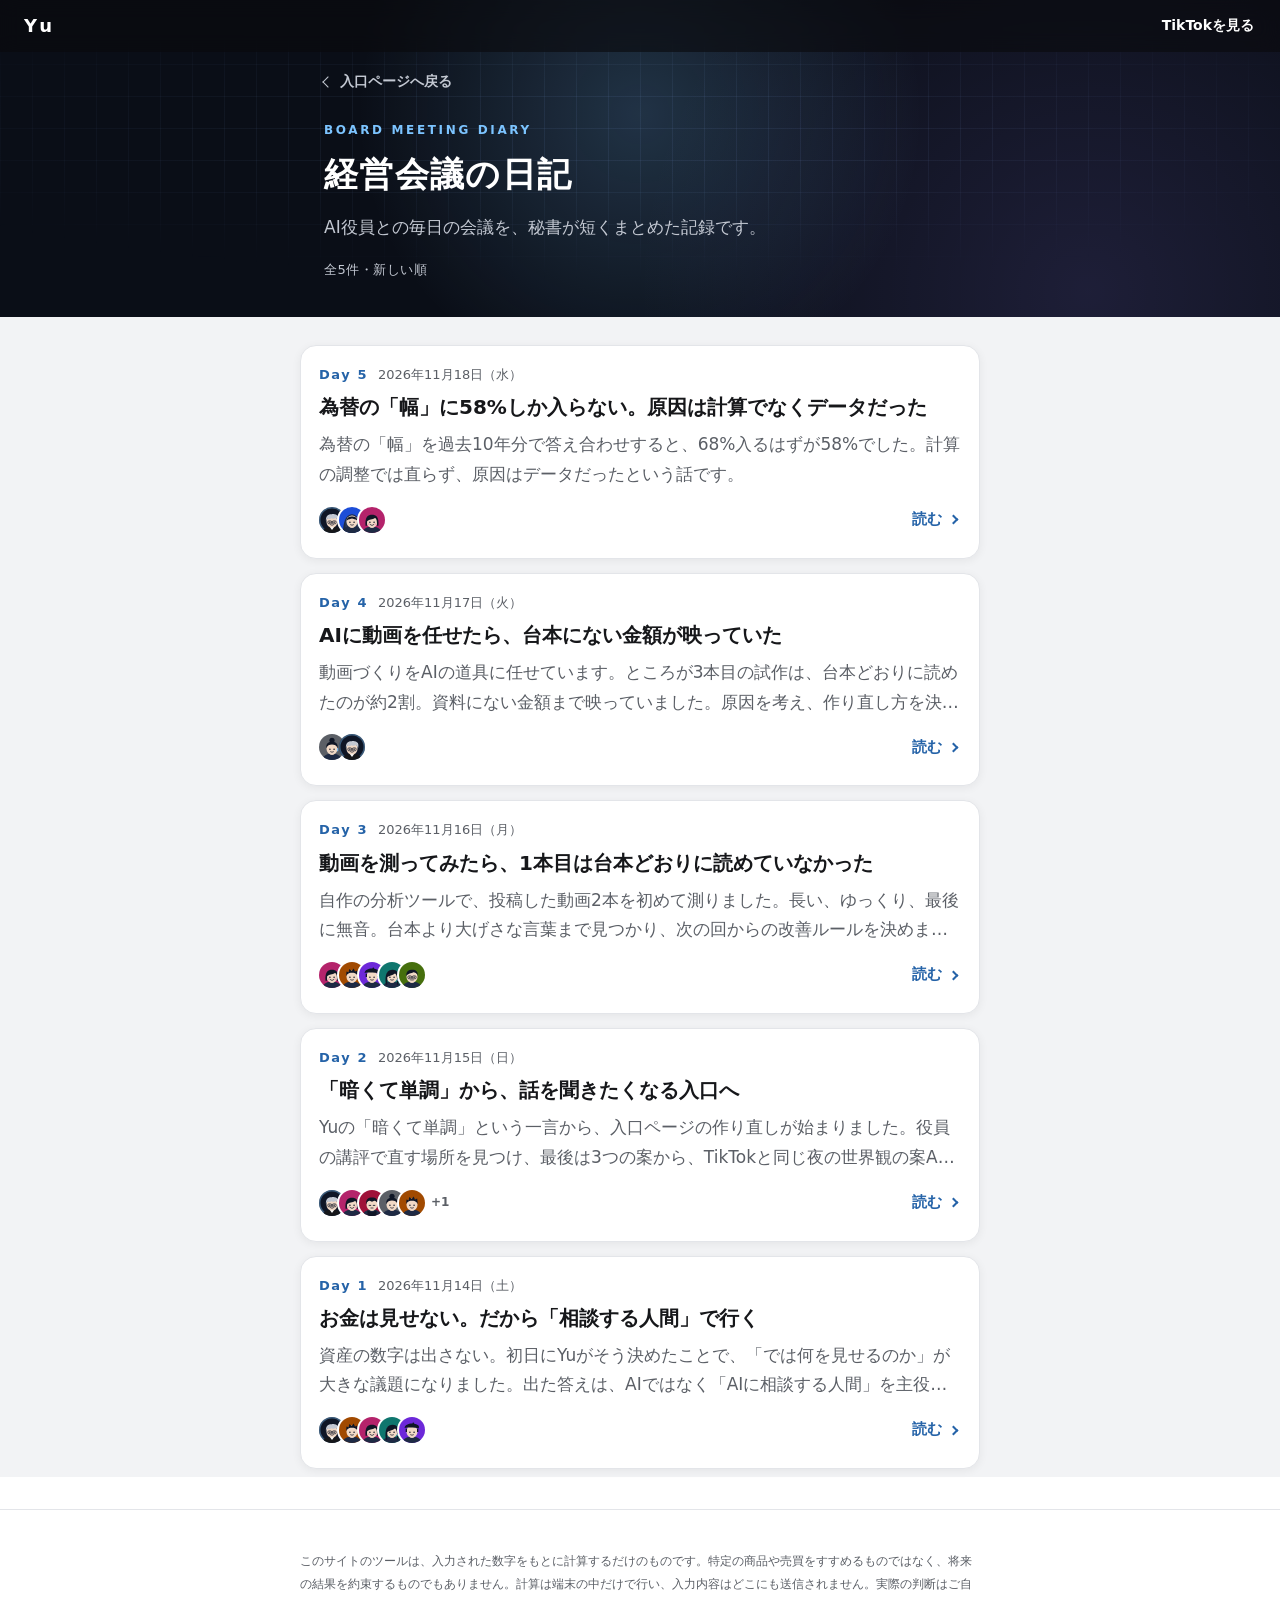
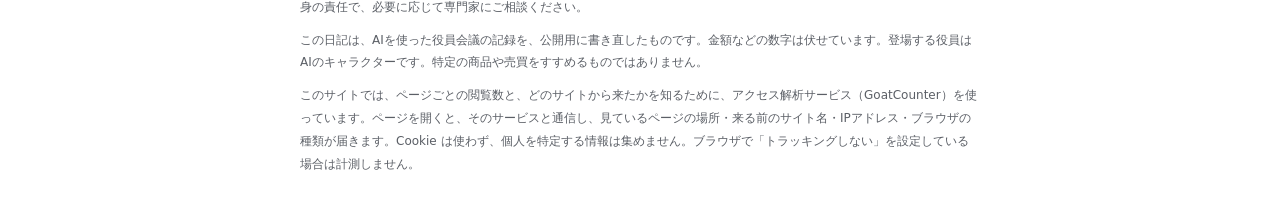
==== diary/index.html @ 112fcdf0 "日記の3版目：太字・ハイライト・図2枚・今日の学び Co-Authored-By: Claude Opus 5.5 <noreply@anthropic.com>" ====
<!doctype html>
<html lang="ja">
<head>
<meta charset="utf-8">
<!--
  diary/index.html：経営会議の日記の一覧ページ（/diary/）の骨組みだけを書くファイル。
  日記のカードは js/diary_list_view.js が、diary/entries/ のデータから作って並べる（流れは js/diary_list_main.js）。
  データを読み込むので、公開サイト（https）か手元のサーバー（README の手順）で開く。ファイルを直接開くと「読み込めませんでした」になる。
  外部と通信するのは、アクセス解析（GoatCounter）への 1×1 の画像の読み込みだけ（js/analytics_*.js。公開サイトで開いたときだけ。ページには置かない）。
-->
<!-- CSP（このページが読み込んでよい場所の制限）。外部は画像だけ・決まったホストだけ（アクセス解析の送り先だけ）。
     計測の送り先（js/site_config.js の ANALYTICS_HOST）を変えたら、img-src の https://（そのホスト名）も同じに直す。tests/external_hosts.test.js が一致を確かめる -->
<meta http-equiv="Content-Security-Policy" content="default-src 'self'; script-src 'self'; style-src 'self'; img-src 'self' https://yuceo.goatcounter.com; connect-src 'self'; font-src 'none'; frame-src 'none'; object-src 'none'; base-uri 'self'; form-action 'none'">
<!-- ページの情報を送る範囲：ほかのサイトへ移るときに送るのはサイト名だけ（?date= などを送らない） -->
<meta name="referrer" content="strict-origin-when-cross-origin">
<!-- 共有カードと検索用の説明（requirements_seo.md）。画面には出ない。画像・URL は https://yu-ceo.github.io/ で始まる絶対URL。 -->
<meta name="description" content="AI役員会議で毎日いちばん盛り上がった話題を、1本の話にした日記です。何が問題で、AI役員がどう意見を言い、Yuが何を決めたか。金額などの数字は伏せています。">
<meta property="og:title" content="経営会議の日記｜Yu">
<meta property="og:description" content="AI役員会議で毎日いちばん盛り上がった話題を、1本の話にした日記です。何が問題で、AI役員がどう意見を言い、Yuが何を決めたか。金額などの数字は伏せています。">
<meta property="og:type" content="website">
<meta property="og:site_name" content="Yu｜AI仮想会社の社長">
<meta property="og:locale" content="ja_JP">
<meta property="og:image" content="https://yu-ceo.github.io/assets/og/og_default.png">
<meta property="og:image:width" content="1200">
<meta property="og:image:height" content="630">
<meta property="og:image:alt" content="夜の部屋でパソコンに向かうYu（AIで作ったアバター）と、『Yu｜AI仮想会社の社長』『AI役員会議で人生を変えにいく、会社員エンジニアの実録』の文字">
<meta name="twitter:card" content="summary_large_image">
<meta property="og:url" content="https://yu-ceo.github.io/diary/">
<link rel="canonical" href="https://yu-ceo.github.io/diary/">
<meta name="viewport" content="width=device-width, initial-scale=1, viewport-fit=cover">
<title>経営会議の日記｜Yu</title>
<!-- 変数（variables.css）を先に読み込む。ほかのCSSがその値を使うため -->
<link rel="stylesheet" href="../css/variables.css">
<link rel="stylesheet" href="../css/style.css">
<link rel="stylesheet" href="../css/hero.css">
<link rel="stylesheet" href="../css/diary.css">
<link rel="stylesheet" href="../css/diary_entry.css">
</head>
<body>

<!-- 上部の固定バー（入口ページと同じ）。「Yu」で入口ページへ、TikTok の URL は js/site_config.js から入る -->
<nav class="bar" aria-label="サイトのメニュー">
  <a class="bar-logo" href="../">Yu</a>
  <a class="bar-link" id="bar-tiktok" target="_blank" rel="noopener" hidden>TikTokを見る</a>
</nav>

<!-- 紺の帯：入口ページへ戻る・見出し・説明・件数 -->
<header class="night d-head">
  <div class="back-row"><a class="back-link" href="../">入口ページへ戻る</a></div>
  <div class="d-head-inner">
    <p class="d-eyebrow">BOARD MEETING DIARY</p>
    <h1 class="d-h1">経営会議の日記</h1>
    <p class="d-lead">AI役員との毎日の会議を、秘書が短くまとめた記録です。</p>
    <p class="d-count" id="diary-count" hidden></p>
  </div>
</header>

<!-- 日記のカードの場所。js/diary_list_view.js が中身を入れる -->
<main class="d-listwrap" id="diary-list"></main>

<!-- 注意書き（ツールの注意書き＋日記の注意書き＋アクセス解析の説明）。文言を変えるときは、ここと diary/entry.html の両方を直す -->
<footer class="note d-page-note">
  <p>このサイトのツールは、入力された数字をもとに計算するだけのものです。特定の商品や売買をすすめるものではなく、将来の結果を約束するものでもありません。計算は端末の中だけで行い、入力内容はどこにも送信されません。実際の判断はご自身の責任で、必要に応じて専門家にご相談ください。</p>
  <p>この日記は、AIを使った役員会議の記録を、公開用に書き直したものです。金額などの数字は伏せています。登場する役員はAIのキャラクターです。特定の商品や売買をすすめるものではありません。</p>
  <p>このサイトでは、ページごとの閲覧数と、どのサイトから来たかを知るために、アクセス解析サービス（GoatCounter）を使っています。ページを開くと、そのサービスと通信し、見ているページの場所・来る前のサイト名・IPアドレス・ブラウザの種類が届きます。Cookie は使わず、個人を特定する情報は集めません。ブラウザで「トラッキングしない」を設定している場合は計測しません。</p>
</footer>

<!-- 読み込む順番に意味がある：設定 → 部品 → 表示 → 最後に流れ（diary_list_main.js）。
     defer（HTMLを読み終えてから、書いた順に動かす）。公開するときは tools/build_bundle.js が1つのファイルにまとめる（計測の3つは別の1つ） -->
<script src="../js/site_config.js" defer></script>
<script src="../js/link_button.js" defer></script>
<script src="../js/diary_day.js" defer></script>
<script src="../js/diary_safety.js" defer></script>
<script src="../js/diary_speakers.js" defer></script>
<script src="../js/diary_validate.js" defer></script>
<script src="../js/diary_validate_story.js" defer></script>
<script src="../js/diary_markup.js" defer></script>
<script src="../js/diary_format3_counts.js" defer></script>
<script src="../js/diary_validate_format3.js" defer></script>
<script src="../js/diary_format.js" defer></script>
<script src="../js/diary_pick.js" defer></script>
<script src="../js/diary_load.js" defer></script>
<script src="../js/diary_parts.js" defer></script>
<script src="../js/diary_list_view.js" defer></script>
<script src="../js/diary_list_main.js" defer></script>
<!-- アクセス解析は最後に読み込む（失敗しても、ほかの表示に影響させないため） -->
<script src="../js/analytics_path.js" defer></script>
<script src="../js/analytics_beacon.js" defer></script>
<script src="../js/analytics_main.js" defer></script>
</body>
</html>
---- css/variables.css ----
/*
 * variables.css：入口ページのデザインの変数（色・文字の大きさ・余白・ボタン・肖像・スクリーンショットの値）
 * index.html から最初に読み込まれ、style.css・hero.css が var(...) で使う。値はデザインの確定版に合わせている。
 * 色・大きさを変えるときは、このファイルだけを直す（ほかのCSSには色や文字の大きさを直接書かない）。
 */

/* ===== ① デザインの変数（色・大きさを変えるときはここだけ直す） ===== */
:root{
  /* 色：明るいパネル */
  --color-white:#ffffff;          /* パネルの背景（白） */
  --color-gray:#f2f3f5;           /* パネルの背景（薄いグレー）。白と交互に使う */
  --color-text:#16171a;           /* 明るいパネルの文字（ほぼ黒） */
  --color-text-sub:#5b5f66;       /* 説明文・注意書き（白・グレーの上でもコントラスト4.5:1以上） */
  --color-line:#d9dbe0;           /* 白ボタン・状態ラベルの枠 */
  /* 色：固定バー */
  --bar-bg:rgba(10,11,14,.62);    /* 半透明の黒。後ろのパネルが少し透ける */
  --bar-text:#ffffff;
  /* 色：ヒーロー（夜の紺の面） */
  --hero-bg-dark:#0a0e17;         /* 背景（夜の紺に近い黒） */
  --hero-text:#ffffff;            /* 文字 */
  --hero-text-sub:#c3c8d2;        /* 説明文（背景に対して約11:1） */
  --hero-accent:#7cc4ff;          /* 差し色（小見出し・細い線・再生の三角）。背景に対して約10:1 */
  --hero-grid:rgba(150,185,255,.08);    /* 背景のグリッド線 */
  --hero-glow:rgba(124,196,255,.20);    /* ほのかな光（青） */
  --hero-glow-2:rgba(150,130,255,.14);  /* ほのかな光（紫） */
  --color-hero-fallback:#1a2234;  /* 肖像の画像が読めないときの、枠の中の色（明るい側） */
  --color-hero-fallback-2:#0d1220;/* 同じく、枠の中の色（暗い側）。2色でななめのグラデーションにする */
  --hero-frame-border:rgba(124,196,255,.38);  /* 肖像の枠の細い線 */
  --hero-frame-halo:rgba(124,196,255,.05);    /* 肖像の枠の外側のうっすらした光 */
  --hero-frame-shadow:rgba(0,0,0,.55);        /* 肖像の下の影 */
  --hero-pill-border:rgba(255,255,255,.38);   /* 丸い「TikTokを見る」の枠 */
  --hero-pill-bg:rgba(255,255,255,.04);       /* 丸い「TikTokを見る」の背景（ほぼ透明） */
  --hero-pill-bg-hover:rgba(255,255,255,.12); /* 同じく、マウスを乗せたとき */
  /* 色：ボタン */
  --color-btn-main:#16171a;       /* 主ボタン（黒塗り） */
  --color-btn-main-text:#ffffff;
  --color-btn-sub:#ffffff;        /* 2つ目のボタン（白） */
  --color-btn-sub-text:#16171a;
  --hero-btn-main:#ffffff;        /* ヒーローの主ボタン（暗い背景の上なので白塗り） */
  --hero-btn-main-text:#16171a;
  --hero-btn-sub-bg:rgba(255,255,255,.04);     /* ヒーローの副ボタンの背景（ほぼ透明） */
  --hero-btn-sub-text:#ffffff;
  --hero-btn-sub-border:rgba(255,255,255,.7);  /* ヒーローの副ボタンの白い枠 */
  --color-line-green:#00843d;     /* LINEパネルの緑（濃いめ）。白文字で約4.8:1。LINEパネルの中だけで使う */
  --color-line-green-text:#ffffff;
  --color-published:#127a3e;      /* 状態「公開中」の点と文字 */
  --color-focus:#3b82f6;          /* キーボード操作のときの枠の色 */
  /* 影 */
  --shot-shadow:0 6px 20px rgba(16,18,24,.12), 0 1px 3px rgba(16,18,24,.08); /* スクリーンショットの薄い影 */
  /* 文字の大きさ（スマホ基準。PC幅では clamp（最小・画面幅に比例・最大の3つで決める書き方）で大きくなる） */
  --fs-bar-logo:18px;             /* 固定バーの「Yu」 */
  --fs-bar-link:14px;             /* 固定バーの「TikTokを見る」 */
  --fs-hero-eyebrow:12px;         /* ヒーローの小見出し「@yu_from_l2w」 */
  --fs-hero-title:clamp(27px, 7.4vw, 52px);
  --fs-hero-profile:clamp(14px, 3.9vw, 17px);
  --fs-pill:14px;                 /* 丸い「TikTokを見る」 */
  --fs-button:16px;               /* 横長のボタン */
  --fs-line-mark:15px;            /* LINEの目印の中の文字 */
  --hero-title-weight:300;        /* 表示名は細め。端末に細字がなければ標準の太さになる */
  --hero-title-track:.08em;       /* 表示名の字間 */
  --fs-eyebrow-track:.22em;       /* 英字の小見出しの字間 */
  --fs-panel-title:clamp(30px, 8vw, 56px);
  --fs-body:clamp(15px, 4.1vw, 19px);
  --fs-label:13px;                /* 小見出し・状態 */
  --fs-note:12px;                 /* 注意書き */
  /* 余白 */
  --bar-height:52px;              /* 固定バーの高さ */
  --gutter:24px;                  /* 左右の余白（スマホ） */
  --panel-pad-top:48px;           /* 固定バーの下からパネルの中身までの余白（デザインの値） */
  --panel-pad-bottom:40px;        /* パネルの下端からボタンまで */
  --hero-pad-top:28px;            /* ヒーローは中身が多いので、上の余白をパネルより小さくする */
  --hero-pad-bottom:32px;
  --content-max:680px;            /* PC幅で文章が横に伸びすぎないための上限 */
  --hero-grid-size:32px;          /* 背景のグリッドの間隔（デザインの値） */
  /* ボタン */
  --btn-height:52px;              /* 指で押しやすいよう44px以上 */
  --btn-radius:12px;
  --btn-max:300px;                /* PC幅で横に2つ並べるときの1つの幅 */
  --pill-height:44px;             /* ヒーロー中央の丸い「TikTokを見る」。指で押せる最小の44px */
  /* ヒーローの肖像（縦長3:4の角丸フレーム）。画面の高さに合わせて縮み、ヒーローを1画面に収める
     552px＝固定バー・上下の余白・小見出し・表示名・プロフィール文・「TikTokを見る」・下のボタン2つの高さの合計の目安。
     画面の高さからこれを引いた残りを肖像に使う。
     116px＝顔がYuだと判別できる最小の高さ／240px＝名刺サイズの上限（これより大きいと写真が主役になってしまう） */
  --portrait-h:clamp(116px, calc(100svh - 552px), 240px);
  --portrait-h-fallback:clamp(116px, calc(100vh - 552px), 240px); /* svh が使えないブラウザ用 */
  --portrait-radius:18px;
  --portrait-corner:14px;         /* 肖像の左上・右下の角の飾り線の長さ */
  /* ツールのスクリーンショット。高さの上限は「画面の高さ − 見出し・説明・状態・ボタンの分（約470px）」で、パネルを1画面に収める
     160px＝何のツールか見てわかる最小の高さ／420px＝PC幅で大きくなりすぎない上限 */
  --shot-radius:14px;
  --shot-max-h:clamp(160px, calc(100svh - 470px), 420px);
  --shot-max-h-fallback:clamp(160px, calc(100vh - 470px), 420px); /* svh が使えないブラウザ用 */

  /* ===== 日記（一覧・1件のページ・入口の「最新の日記」パネル） ===== */
  /* 色 */
  --diary-accent:#2563a8;         /* 明るい面の差し色（Day N・読む・節の番号・Yuの名前）。白で約6:1 */
  --diary-card-bg:#ffffff;        /* カードの背景 */
  --diary-card-border:#e3e5e9;    /* カードの細い枠 */
  --diary-card-shadow:0 2px 10px rgba(16,18,24,.06); /* カードの薄い影 */
  --diary-yu-bg:#0f1626;          /* Yu（人間）の吹き出し・顔の背景＝ヒーローと同じ夜の紺 */
  --diary-yu-text:#ffffff;
  --diary-glass:rgba(255,255,255,.06);        /* 紺の帯の中の箱（今日の一言・今日の決定） */
  --diary-glass-border:rgba(124,196,255,.30); /* 同じく、細い枠 */
  --av-ring:#ffffff;              /* 小さな顔を重ねるときの白いふち */
  /* 話者の色（名前の文字・顔の丸の背景）。白・グレーの上でどれもコントラスト4.5:1以上 */
  --sp-secretary:#5b5f66;         /* 秘書 */
  --sp-aoi:#b4236b;               /* アオイ */
  --sp-cmo:#a14a00;               /* CMO（失敗・学びの線にも使う） */
  --sp-producer:#6d28d9;          /* プロデューサー */
  --sp-brand:#0f766e;             /* ブランドディレクター */
  --sp-cfo:#466f0d;               /* CFO（LINEの緑と見分けるため黄みのオリーブ） */
  --sp-cto:#1d4ed8;               /* CTO */
  --sp-ciso:#9f1239;              /* CISO */
  --sp-yu:#7cc4ff;                /* Yu（紺の面の上で使うとき） */
  /* 文字の大きさ */
  --fs-diary-day:clamp(40px, 12vw, 72px);         /* 1件のページの「Day N」（細字） */
  --fs-diary-h1:clamp(22px, 6vw, 34px);           /* 一覧・1件の見出し */
  --fs-diary-card-title:clamp(17px, 4.6vw, 20px); /* カードの見出し・節の見出し */
  --fs-diary-body:clamp(15px, 4.1vw, 17px);       /* 本文・抜粋・吹き出し */
  --fs-diary-pick:clamp(16px, 4.5vw, 19px);       /* 今日の一言のセリフ */
  --fs-diary-notice-title:clamp(20px, 5.4vw, 26px);   /* 0件・読み込み失敗の見出し */
  --fs-diary-notfound-title:clamp(22px, 6vw, 32px);   /* 「見つかりませんでした」の見出し */
  --fs-diary-meta:13px;           /* Day N・日付・凡例・名前 */
  --fs-diary-link:14px;           /* 「戻る」リンク・1件のページの日付 */
  --fs-diary-read:15px;           /* 一覧のカードの「読む」 */
  --fs-diary-small:12px;          /* 小さな補足（今日の一言の名前・+N・節の番号） */
  --fs-diary-role:11px;           /* 名前の横の役の説明・つかみの小見出し */
  /* 余白・形 */
  --diary-section-gap:40px;       /* 1件のページの節と節のあいだ */
  --diary-card-radius:16px;       /* カード */
  --diary-line-radius:14px;       /* 吹き出し */
  --diary-line-indent:28px;       /* 吹き出しの反対側に空ける幅（Yuは右寄せ・AIは左寄せ） */
  --diary-card-max:520px;         /* 入口のパネルのカードの最大幅 */
  --diary-summary-lines:3;        /* 抜粋の最大の行数（入口のパネル）。はみ出す分は…で省略 */
  --diary-summary-lines-list:2;   /* 抜粋の最大の行数（一覧のカード） */
  --back-height:44px;             /* 「戻る」リンクの高さ（指で押せる最小） */
  /* 話者の顔アイコン */
  --av-size:40px;                 /* 吹き出しの横 */
  --av-size-lg:48px;              /* 今日の一言 */
  --av-size-sm:26px;              /* 一覧・パネル・今日の参加の小さな顔 */
  --av-overlap:6px;               /* 小さな顔を重ねる幅 */
  /* 〔v3〕新しい形（1トピックの話）の1件のページ・図（css/diary_entry.css で使う） */
  --fs-diary-story:clamp(15px, 4.2vw, 17px);    /* 01 何が問題だったか の段落 */
  --diary-story-leading:1.95;                   /* 段落の行間（読み物なので本文より少し広く） */
  --diary-para-gap:14px;                        /* 段落と段落のあいだ */
  --diary-story-rule:#d9dbe0;                   /* 段落の左の細い線（前提の説明の目印） */
  --diary-decision-bg:#0f1626;                  /* 03 Yuの決定の箱（Yuの吹き出しと同じ夜の紺） */
  --diary-decision-text:#ffffff;
  --diary-decision-label:#7cc4ff;               /* 箱の中の「DECISION」 */
  --fs-diary-decision:clamp(17px, 4.7vw, 20px); /* 決定の文（本文より一段大きく・太く） */
  --diary-decision-pad:18px;                    /* 決定の箱の内側 */
  --diary-flow-height:32px;                     /* 道しるべの札（押せない飾りなので44pxは不要） */
  --diary-flow-bg:#f2f3f5;
  --diary-flow-text:#5b5f66;
  --fs-diary-flow:12px;
  --diary-fig-max:420px;                        /* 図の最大幅（PC）。スマホは本文の幅いっぱい */
  --diary-fig-bg:#ffffff;                       /* 図の白いふち */
  --diary-fig-border:#e3e5e9;                   /* 図の細い枠 */
  --diary-fig-pad:10px;                         /* 図のふちの幅 */
  --diary-fig-radius:16px;                      /* 図の角の丸み */
  --fs-diary-caption:13px;                      /* 図の下の説明（caption） */
  --diary-result-mark:#2563a8;                  /* 04 結果と学びの印（旧形式の「失敗・学び」のオレンジと分ける） */
  /* 〔v4〕3版目：太字・ハイライト・今日の学び（css/diary_entry.css の .f3 と .d-take で使う） */
  --diary-strong-weight:700;                    /* 本文（400）の中の太字 */
  --diary-strong-on-dark:#7cc4ff;               /* もとが太い文（紺の箱の決定・帯の決定・今日の一言）の中の太字の色。紺の上で約9:1 */
  --diary-mark-bg:#ffdf6b;                      /* ハイライト（黄色のマーカー）。文字 #16171a との差 約13:1。白・グレー・紺のどこでも同じ */
  --diary-mark-text:#16171a;
  --diary-mark-pad:0 .18em;                     /* マーカーの左右のすき間 */
  --diary-mark-radius:3px;                      /* マーカーの角 */
  --diary-take-bg:#fff8db;                      /* 今日の学びの枠（薄い黄色） */
  --diary-take-border:#f1dc8f;
  --diary-take-label:#7a5a00;                   /* 「今日の学び」の小見出しの文字（薄い黄色の上で約6:1） */
  --diary-take-bar:#ffdf6b;                     /* 枠の左の太い線 */
  --fs-diary-take:clamp(17px, 4.7vw, 20px);     /* 今日の学びの1文（決定と同じ大きさ。太さは普通にして太字を見分けられるように） */
  --fs-diary-take-label:12px;                   /* 「今日の学び」の小見出し */
  --diary-take-pad:18px 18px 18px 22px;         /* 枠の内側 */

  /* ===== 道具箱（css/toolbox.css で使う） ===== */
  --tb-card-bg:#ffffff;           /* 道具カードの背景 */
  --tb-card-border:#e3e5e9;       /* 道具カードの細い枠・注意書きの区切り線（日記のカードと同じ） */
  --tb-card-shadow:0 2px 10px rgba(16,18,24,.05); /* カードの薄い影 */
  --tb-genre-mark:#2563a8;        /* ジャンル見出しの左の短い線（日記の差し色と同じ青） */
  --tb-pr-bg:#fff4e0;             /* 「PR」の印・PR表示の背景（うすい琥珀色。LINEの緑と取り合わないよう緑は使わない） */
  --tb-pr-border:#e8c88f;         /* 同じく、枠 */
  --tb-pr-text:#7a4300;           /* 「PR」の文字。背景 #fff4e0 に対して約7.6:1（読みやすさの基準4.5:1以上） */
  --tb-btn-bg:#ffffff;            /* カードのボタン（白地＋枠。LINEのメインボタンより控えめにするため） */
  --tb-btn-text:#16171a;
  --tb-btn-border:#c9ccd3;        /* ボタンの枠（白の上で輪郭が分かる濃さ） */
  --fs-tb-title:clamp(26px, 7vw, 44px); /* 道具箱の見出し（文字数が多いので、ほかの見出しより一段小さく） */
  --fs-tb-genre:13px;             /* ジャンルの見出し */
  --fs-tb-name:clamp(16px, 4.4vw, 18px); /* 道具の名前 */
  --fs-tb-note-text:clamp(14px, 3.9vw, 16px); /* Yuの一言 */
  --fs-tb-pr-notice:clamp(15px, 4.1vw, 17px); /* PR表示（本文とほぼ同じ大きさ。広告の表示を小さくしないため） */
  --fs-tb-pr-badge:12px;          /* カードの「PR」の印 */
  --fs-tb-btn:14px;               /* カードのボタン */
  --fs-tb-disclaimer:13px;        /* 道具箱の注意書き（ページ最下部の12pxより少し大きく） */
  --tb-max:680px;                 /* 道具箱の中身の最大幅（ほかのパネルと同じ） */
  --tb-card-radius:14px;          /* カードの角丸 */
  --tb-card-pad:16px;             /* カードの内側の余白 */
  --tb-card-gap:12px;             /* カードとカードのあいだ */
  --tb-genre-gap:28px;            /* ジャンルとジャンルのあいだ */
  --tb-btn-height:44px;           /* カードのボタンの高さ（指で押せる最小の大きさ） */
  --tb-btn-radius:10px;           /* ボタンの角丸 */
}
---- css/style.css ----
/*
 * style.css：入口ページの共通の見た目（基本・固定バー・全画面パネル・ボタン・ツール・LINE・注意書き・動き）
 * index.html から読み込まれる。色・大きさの値は variables.css、ヒーローだけの見た目は hero.css。
 * 構成：②固定バー ③パネル共通 ⑤ボタン ⑥ツール ⑦LINE ⑧注意書き ⑨動き（①は variables.css、④は hero.css）
 * スマホ幅（360px）を基準にし、640px以上ではボタンを横に並べる。外部のフォント・画像は読み込まない。
 */

/* ===== 基本 ===== */
*,*::before,*::after{box-sizing:border-box}
html{-webkit-text-size-adjust:100%}
body{
  margin:0;
  background:var(--color-white);
  color:var(--color-text);
  font-family:system-ui,-apple-system,"Hiragino Sans","Hiragino Kaku Gothic ProN","Yu Gothic UI","Meiryo",sans-serif;
  line-height:1.7;
  overflow-x:hidden; /* スマホ幅で横スクロールを出さないため */
}
a{color:inherit}
[hidden]{display:none !important} /* 隠したボタン・パネルの場所が空いて見えないようにする */
/* 動きを減らす設定の人には、ページ内移動のなめらかなスクロールも出さない */
@media (prefers-reduced-motion:no-preference){ html{scroll-behavior:smooth} }

/* ===== ② 上部の固定バー（どのパネルの上でも同じ見た目） ===== */
.bar{
  position:fixed;
  inset:0 0 auto 0;
  z-index:20;
  height:var(--bar-height);
  padding:0 var(--gutter);
  padding-top:env(safe-area-inset-top); /* iPhoneの画面上部の切り欠きに文字が隠れないようにする */
  display:flex;
  align-items:center;
  justify-content:space-between;
  background:var(--bar-bg);
  color:var(--bar-text);
  -webkit-backdrop-filter:blur(10px);
  backdrop-filter:blur(10px);       /* 後ろのパネルをぼかして、文字を読みやすくする */
}
.bar-logo{
  font-weight:600;
  font-size:var(--fs-bar-logo);
  letter-spacing:.2em;
  text-decoration:none;
  min-height:44px;                  /* 指で押せる高さ */
  display:flex;
  align-items:center;
}
.bar-link{
  font-size:var(--fs-bar-link);
  font-weight:600;
  text-decoration:none;
  min-height:44px;                  /* 指で押せる高さ */
  display:flex;
  align-items:center;
  padding:0 2px;
}
.bar-link:hover{text-decoration:underline}

/* ===== ③ 全画面パネル（共通） ===== */
.panel{
  position:relative;
  min-height:100vh;
  min-height:100svh; /* svh（スマホのアドレスバーを除いた画面の高さ）が使えないブラウザは上の vh を使う */
  display:flex;
  flex-direction:column;
  align-items:center;
  text-align:center;
  padding:calc(var(--bar-height) + var(--panel-pad-top)) var(--gutter) var(--panel-pad-bottom);
}
.panel-body{
  flex:1;
  display:flex;
  flex-direction:column;
  justify-content:center;
  width:100%;
  max-width:var(--content-max);
}
.tone-white{background:var(--color-white)}
.tone-gray{background:var(--color-gray)}

/* ===== ⑤ ボタン（角丸の横長。パネルの下部に最大2つ） ===== */
.actions{
  width:100%;
  max-width:var(--content-max);
  display:flex;
  flex-direction:column;
  gap:12px;
  align-items:center;
}
.btn{
  display:flex;
  align-items:center;
  justify-content:center;
  width:100%;
  max-width:var(--btn-max);
  min-height:var(--btn-height);
  padding:0 24px;
  border-radius:var(--btn-radius);
  font-size:var(--fs-button);
  font-weight:700;
  text-decoration:none;
  letter-spacing:.03em;
  border:1.5px solid transparent;
  transition:opacity .15s;
}
.btn:hover{opacity:.86}
.btn:focus-visible,
.btn-pill:focus-visible,
.bar a:focus-visible{outline:3px solid var(--color-focus);outline-offset:3px}
.btn-main{background:var(--color-btn-main);color:var(--color-btn-main-text)}
.btn-sub{background:var(--color-btn-sub);color:var(--color-btn-sub-text);border-color:var(--color-line)}
/* ヒーロー用（暗い背景の上で読める配色。緑はLINEパネルだけなので使わない） */
.btn-hero-main{background:var(--hero-btn-main);color:var(--hero-btn-main-text)}
.btn-hero-sub{background:var(--hero-btn-sub-bg);color:var(--hero-btn-sub-text);border-color:var(--hero-btn-sub-border)}
/* LINEパネル用 */
.btn-line{background:var(--color-line-green);color:var(--color-line-green-text)}
/* 640px以上（タブレット・PC幅）では、ボタンを横に並べる */
@media (min-width:640px){ .actions{flex-direction:row;justify-content:center} }

/* ===== ⑥ ツールのパネル ===== */
.eyebrow{
  margin:0 0 16px;
  font-size:var(--fs-label);
  font-weight:600;
  letter-spacing:var(--fs-eyebrow-track);
  color:var(--color-text-sub);
}
/* 小見出しの下の細い線（ヒーローの細い線とそろえる） */
.eyebrow::after{
  content:"";
  display:block;
  width:24px;
  height:1px;
  margin:10px auto 0;
  background:currentColor;
  opacity:.55;
}
.panel-title{
  margin:0;
  font-size:var(--fs-panel-title);
  line-height:1.35;
  font-weight:600;
  letter-spacing:.04em;
}
.panel-title span{display:inline-block}
.panel-desc{margin:18px auto 0;max-width:30em;font-size:var(--fs-body);color:var(--color-text-sub)}
.status{
  display:inline-flex;
  align-items:center;
  gap:8px;
  margin:22px auto 0;
  padding:6px 14px;
  border-radius:999px;
  font-size:var(--fs-label);
  font-weight:700;
  border:1px solid var(--color-line);
  background:var(--color-white);
}
/* 状態の前の丸い点（文字と同じ色） */
.status::before{content:"";width:8px;height:8px;border-radius:50%;background:currentColor}
.status-published{color:var(--color-published)}
.status-preparing{color:var(--color-text-sub)}
.tone-white .status{background:var(--color-gray);border-color:transparent}
/* スクリーンショット（データに画像があるときだけ出る）。パネルが1画面に収まるよう高さに上限をつける */
.tool-shot{
  display:block;
  margin:22px auto 0;
  width:auto;
  max-width:100%;
  height:auto;
  max-height:var(--shot-max-h-fallback);
  max-height:var(--shot-max-h);
  aspect-ratio:500/710;             /* 500/710＝今のスクリーンショットの縦横の比 */
  object-fit:contain;
  border-radius:var(--shot-radius);
  box-shadow:var(--shot-shadow);
  background:var(--color-white);
}
.tool-panel .panel-desc{margin-top:14px}
.tool-panel .status{margin-top:16px}

/* ===== ⑦ LINEのパネル ===== */
.nowrap-unit{display:inline-block} /* 文の途中で改行させず、文の切れ目で折り返す */
/* 「LINE」の目印。公式ロゴは使わず、文字と緑の角丸だけで作る */
.line-mark{
  width:56px;
  height:56px;
  margin:0 auto 22px;
  border-radius:16px;
  background:var(--color-line-green);
  display:flex;
  align-items:center;
  justify-content:center;
  color:var(--color-line-green-text);
  font-weight:800;
  font-size:var(--fs-line-mark);
  letter-spacing:.04em;
}

/* ===== ⑧ 注意書き ===== */
.note{padding:40px var(--gutter) calc(48px + env(safe-area-inset-bottom));text-align:left}
.note p{
  margin:0 auto;
  max-width:var(--content-max);
  font-size:var(--fs-note);
  line-height:1.9;
  color:var(--color-text-sub);
}

/* ===== ⑨ スクロールで少し浮かび上がる動き（js/reveal_motion.js が html に anim をつけたときだけ） ===== */
/* 動きを減らす設定（prefers-reduced-motion: reduce）の人には出さない */
@media (prefers-reduced-motion:no-preference){
  .anim .reveal{opacity:0;transform:translateY(16px);transition:opacity .6s ease,transform .6s ease}
  .anim .reveal.is-in{opacity:1;transform:none}
}
---- css/hero.css ----
/*
 * hero.css：最初の全画面パネル（ヒーロー）の見た目
 * 夜の紺の背景（グリッド線とほのかな光をCSSだけで描く）・表示名・縦長の角丸フレームの肖像・丸い「TikTokを見る」。
 * index.html と日記のページから読み込まれる。色・大きさの値は variables.css。ボタンの共通の形は style.css の「⑤ ボタン」。
 * 夜の紺の背景（グリッド線・光）は、日記の見出しの帯（.night）でも同じものを使う。
 */

/* ===== ④ ヒーロー（夜の紺の面＋縦長の角丸フレームの肖像） ===== */
.hero{
  color:var(--hero-text);
  background:var(--hero-bg-dark);
  overflow:hidden;
  isolation:isolate;
  padding-top:calc(var(--bar-height) + var(--hero-pad-top));
  padding-bottom:var(--hero-pad-bottom);
}
/* 背景のグリッド線。CSSだけで描き、中央だけ見えて端は消えるようにする */
.hero::before,
.night::before{
  content:"";
  position:absolute;
  inset:0;
  z-index:1;
  pointer-events:none;
  background:
    linear-gradient(var(--hero-grid) 1px, transparent 1px) 0 0 / var(--hero-grid-size) var(--hero-grid-size),
    linear-gradient(90deg, var(--hero-grid) 1px, transparent 1px) 0 0 / var(--hero-grid-size) var(--hero-grid-size);
  -webkit-mask-image:radial-gradient(ellipse 85% 60% at 50% 42%, #000 20%, transparent 78%);
  mask-image:radial-gradient(ellipse 85% 60% at 50% 42%, #000 20%, transparent 78%); /* マスクの #000 は「見せる範囲」の印で、色ではない */
}
/* ほのかな光（青と紫のぼかし） */
.hero::after,
.night::after{
  content:"";
  position:absolute;
  inset:0;
  z-index:1;
  pointer-events:none;
  background:
    radial-gradient(circle at 50% 36%, var(--hero-glow), transparent 42%),
    radial-gradient(circle at 85% 92%, var(--hero-glow-2), transparent 40%);
}
.hero > *,
.night > *{position:relative;z-index:2}
/* 日記の見出しの帯：ヒーローと同じ夜の紺の面（グリッド線と光は上の ::before・::after） */
.night{
  position:relative;
  color:var(--hero-text);
  background:var(--hero-bg-dark);
  overflow:hidden;
  isolation:isolate;
}
.hero-eyebrow{
  margin:auto 0 10px;
  font-size:var(--fs-hero-eyebrow);
  font-weight:600;
  letter-spacing:var(--fs-eyebrow-track);
  color:var(--hero-accent);
}
.hero-title{
  margin:0;
  font-size:var(--fs-hero-title);
  line-height:1.35;
  font-weight:var(--hero-title-weight);
  letter-spacing:var(--hero-title-track);
}
.hero-title span{display:inline-block}            /* 「Yu｜」「AI仮想会社の社長」の切れ目で改行させる */
.hero-title span:first-child{font-weight:600}
.hero-profile{
  text-wrap:pretty;                 /* 最後の行が1文字だけにならないようにする */
  margin:18px auto 0;
  max-width:30em;
  font-size:var(--fs-hero-profile);
  line-height:1.85;
  color:var(--hero-text-sub);
}
.hero-spacer{min-height:24px}
.hero > .actions{margin-top:auto} /* 上の余白と同じだけ下にも余白をとり、中身を真ん中寄りに置く */

/* 肖像：外側の箱に角の細い線、内側の箱で画像を切り抜く */
.hero-portrait{
  margin:22px auto 0;
  position:relative;
  height:var(--portrait-h-fallback);
  height:var(--portrait-h);         /* 高さは画面の高さに合わせて伸び縮みする（①の説明） */
  aspect-ratio:3/4;                 /* 幅は高さから決まる（縦長の名刺サイズ） */
}
.hero-portrait-clip{
  position:absolute;
  inset:0;
  overflow:hidden;                  /* 枠からはみ出した部分の画像を隠す */
  border-radius:var(--portrait-radius);
  border:1px solid var(--hero-frame-border);
  background:linear-gradient(160deg, var(--color-hero-fallback), var(--color-hero-fallback-2)); /* 画像が読めないときに見える色 */
  box-shadow:0 0 0 6px var(--hero-frame-halo), 0 18px 48px var(--hero-frame-shadow);
}
/* 画像ファイルは加工せず、表示の大きさと位置だけで、顔と上半身がフレームに入るようにする */
.hero-portrait img{
  position:absolute;
  max-width:none;
  height:auto;
  width:180%;    /* 枠の幅の1.8倍に拡大する（元の画像は部屋全体が写っていて、そのままだと顔が小さいため） */
  left:-48.5%;   /* 左へずらして、顔を枠の左右の真ん中に置く */
  top:-46%;      /* 上へずらして、顔と上半身を枠の中に入れる */
}
.hero-portrait::before,
.hero-portrait::after{
  content:"";
  position:absolute;
  width:var(--portrait-corner);
  height:var(--portrait-corner);
  z-index:1;
  pointer-events:none;
}
.hero-portrait::before{
  left:-7px;
  top:-7px;
  border-left:1.5px solid var(--hero-accent);
  border-top:1.5px solid var(--hero-accent);
}
.hero-portrait::after{
  right:-7px;
  bottom:-7px;
  border-right:1.5px solid var(--hero-accent);
  border-bottom:1.5px solid var(--hero-accent);
}

/* ヒーロー中央の「TikTokを見る」：丸い小さめのボタン（下の2つのボタンより控えめ） */
.btn-pill{
  display:inline-flex;
  align-items:center;
  justify-content:center;
  gap:10px;
  align-self:center;
  min-height:var(--pill-height);
  margin-top:18px;
  padding:0 22px;
  border-radius:999px;              /* 両端を丸くする */
  font-size:var(--fs-pill);
  font-weight:600;
  letter-spacing:.06em;
  text-decoration:none;
  color:var(--hero-text);
  border:1px solid var(--hero-pill-border);
  background:var(--hero-pill-bg);
  transition:background .15s;
}
.btn-pill:hover{background:var(--hero-pill-bg-hover)}
/* 再生の三角（画像を使わず、CSSの枠線だけで描く） */
.btn-pill::before{
  content:"";
  width:0;
  height:0;
  border-style:solid;
  border-width:5px 0 5px 8px;
  border-color:transparent transparent transparent var(--hero-accent);
}

/* 丸いボタン2つ（「TikTokを見る」「会議の日記」）を横に並べる行。行は増やさない（ヒーローの高さを変えないため） */
.hero-pills{
  display:flex;
  flex-wrap:wrap;                   /* 幅が足りない端末では2行に折り返す */
  justify-content:center;
  gap:8px;
  margin-top:18px;
}
.hero-pills .btn-pill{margin-top:0;padding:0 18px}
/* 丸いボタンが2つとも隠れているときは、行ごと隠す（場所が空いて見えないようにする） */
.hero-pills:not(:has(.btn-pill:not([hidden]))){display:none}
/* 「会議の日記」の印：小さなノートの形（画像を使わず、CSSの線だけで描く。再生の三角の代わり） */
.pill-diary::before{
  border:0;
  width:9px;
  height:11px;
  border-radius:1.5px;
  background:
    linear-gradient(var(--hero-accent), var(--hero-accent)) 2px 3px / 5px 1px no-repeat,
    linear-gradient(var(--hero-accent), var(--hero-accent)) 2px 6px / 5px 1px no-repeat;
  box-shadow:inset 0 0 0 1.2px var(--hero-accent);
}
---- css/diary.css ----
/*
 * diary.css：経営会議の日記の共通の見た目（入口の「最新の日記」パネル・一覧ページ・話者の顔・紺の見出しの帯）
 * index.html と diary/ のページから読み込まれる。色・大きさの値は variables.css。
 * 1件のページだけで使う見た目（節・吹き出し・冒頭のつかみ）は diary_entry.css。
 * 夜の紺の背景（.night）は hero.css、ボタン・注意書きの形は style.css と共通。
 * クラス名の頭の「d-」は「diary（日記）」の印（ほかのページの見た目と名前がぶつからないようにするため）。
 */

/* ===== Day N と日付の小さな行（パネル・一覧で共通） ===== */
.d-meta{
  display:flex;
  flex-wrap:wrap;
  align-items:baseline;
  gap:4px 10px;
  margin:0;
  font-size:var(--fs-diary-meta);
  color:var(--color-text-sub);
}
.d-day{font-weight:700;letter-spacing:.12em;color:var(--diary-accent)}

/* 抜粋：決まった行数まで。はみ出した分は「…」で省略する（-webkit-line-clamp＝行数で切る指定） */
.d-summary{
  margin:8px 0 0;
  font-size:var(--fs-diary-body);
  line-height:1.75;
  color:var(--color-text-sub);
  display:-webkit-box;
  -webkit-box-orient:vertical;
  -webkit-line-clamp:var(--diary-summary-lines);
  line-clamp:var(--diary-summary-lines);
  overflow:hidden;
  overflow-wrap:anywhere;           /* 長い英数字でも横にはみ出さない */
}

/* ===== 話者の顔アイコン（丸。背景が話者の色。絵は assets/speakers.svg） ===== */
.avatar{
  position:relative;
  display:inline-block;
  flex:none;
  width:var(--av-size);
  height:var(--av-size);
  border-radius:50%;
  overflow:hidden;
  background:var(--sp, var(--sp-secretary));
}
.avatar svg{display:block;width:100%;height:100%}
/* Yu（人間）の顔の背景は夜の紺。細い枠でほかの役員と見分ける */
.avatar.sp-yu{background:var(--diary-yu-bg);box-shadow:inset 0 0 0 1.5px var(--hero-frame-border)}
.avatar-large{width:var(--av-size-lg);height:var(--av-size-lg)}
.avatar-small{width:var(--av-size-sm);height:var(--av-size-sm);box-shadow:0 0 0 2px var(--av-ring)}
/* 話者ごとの色（--sp に入れ、顔の背景・名前の文字で使う） */
.sp-secretary{--sp:var(--sp-secretary)}
.sp-aoi{--sp:var(--sp-aoi)}
.sp-cmo{--sp:var(--sp-cmo)}
.sp-producer{--sp:var(--sp-producer)}
.sp-brand{--sp:var(--sp-brand)}
.sp-cfo{--sp:var(--sp-cfo)}
.sp-cto{--sp:var(--sp-cto)}
.sp-ciso{--sp:var(--sp-ciso)}
.sp-yu{--sp:var(--sp-yu)}
/* 登場した話者の小さな顔を、少し重ねて並べる */
.faces{display:flex;align-items:center;padding-left:var(--av-overlap)}
.faces .avatar{margin-left:calc(var(--av-overlap) * -1)}
.faces .faces-more{margin-left:6px;font-size:var(--fs-diary-small);font-weight:700;color:var(--color-text-sub)}
.night .faces .avatar-small{box-shadow:0 0 0 2px var(--hero-bg-dark)}
.night .faces .faces-more{color:var(--hero-text-sub)}

/* ===== 入口ページの「最新の日記」パネル（ほかのパネルと同じ全画面の形） ===== */
.diary-panel .panel-body{align-items:center}
.diary-card{
  position:relative;
  width:100%;
  max-width:var(--diary-card-max);
  margin:26px auto 0;
  padding:20px 20px 22px;
  text-align:left;
  background:var(--diary-card-bg);
  border:1px solid var(--diary-card-border);
  border-radius:var(--diary-card-radius);
  box-shadow:var(--diary-card-shadow);
}
/* カードの上の短い線（日誌の目印。差し色） */
.diary-card::before{
  content:"";
  position:absolute;
  left:20px;
  top:-1px;
  width:32px;
  height:2px;
  background:var(--diary-accent);
  border-radius:2px;
}
.diary-card h3{
  margin:8px 0 0;
  font-size:var(--fs-diary-card-title);
  line-height:1.5;
  font-weight:700;
  overflow-wrap:anywhere;
}
.diary-card .faces{margin-top:14px}
.diary-panel .actions{margin-top:28px}

/* ===== 「戻る」リンク（一覧・1件の上部） ===== */
.back-row{max-width:var(--content-max);margin:0 auto;padding:calc(var(--bar-height) + 8px) var(--gutter) 0}
.back-link{
  display:inline-flex;
  align-items:center;
  gap:8px;
  min-height:var(--back-height);
  font-size:var(--fs-diary-link);
  font-weight:600;
  text-decoration:none;
  color:var(--hero-text-sub);
}
/* 左向きの矢印（CSSの線だけで描く） */
.back-link::before{
  content:"";
  width:8px;
  height:8px;
  border-left:1.5px solid currentColor;
  border-bottom:1.5px solid currentColor;
  transform:rotate(45deg);
}
.back-link:hover{text-decoration:underline}

/* ===== 一覧・1件の見出しの帯（夜の紺の中身） ===== */
.d-head{padding:0 0 36px}
.d-head-inner{max-width:var(--content-max);margin:0 auto;padding:16px var(--gutter) 0}
.d-eyebrow{
  margin:0 0 10px;
  font-size:var(--fs-hero-eyebrow);
  font-weight:600;
  letter-spacing:var(--fs-eyebrow-track);
  color:var(--hero-accent);
}
.d-h1{
  margin:0;
  font-size:var(--fs-diary-h1);
  line-height:1.45;
  font-weight:600;
  letter-spacing:.04em;
  overflow-wrap:anywhere;
}
.d-lead{
  margin:12px 0 0;
  font-size:var(--fs-diary-body);
  line-height:1.85;
  color:var(--hero-text-sub);
  overflow-wrap:anywhere;
}
.d-count{margin:16px 0 0;font-size:var(--fs-diary-meta);color:var(--hero-text-sub);letter-spacing:.04em}

/* ===== 一覧ページ ===== */
.d-listwrap{background:var(--color-gray);padding:28px var(--gutter) 8px}
.d-list{
  list-style:none;
  margin:0 auto;
  padding:0;
  max-width:var(--content-max);
  display:flex;
  flex-direction:column;
  gap:14px;
}
.d-month{
  margin:14px 0 -2px;
  font-size:var(--fs-label);
  font-weight:700;
  letter-spacing:.1em;
  color:var(--color-text-sub);
}
.d-month:first-child{margin-top:0}
/* カード全体が1つのリンク（どこを押しても開ける＝指で押しやすい） */
.d-item a{
  display:block;
  padding:18px 18px 16px;
  background:var(--diary-card-bg);
  border:1px solid var(--diary-card-border);
  border-radius:var(--diary-card-radius);
  box-shadow:var(--diary-card-shadow);
  text-decoration:none;
  color:inherit;
  transition:border-color .15s;
}
.d-item a:hover{border-color:var(--diary-accent)}
.d-item a:focus-visible{outline:3px solid var(--color-focus);outline-offset:3px}
.d-item h2{
  margin:6px 0 0;
  font-size:var(--fs-diary-card-title);
  line-height:1.5;
  font-weight:700;
  overflow-wrap:anywhere;
}
.d-item .d-summary{-webkit-line-clamp:var(--diary-summary-lines-list);line-clamp:var(--diary-summary-lines-list)}
/* カードの下の行：左に登場した話者の小さな顔、右に「読む」 */
.d-read{
  display:flex;
  align-items:center;
  justify-content:space-between;
  gap:8px;
  margin-top:8px;
}
.d-read .read-label{
  display:inline-flex;
  align-items:center;
  gap:8px;
  min-height:44px;                  /* 指で押せる高さ */
  padding:0 4px 0 12px;
  font-size:var(--fs-diary-read);
  font-weight:700;
  color:var(--diary-accent);
}
/* 右向きの矢印（CSSの線だけで描く） */
.d-read .read-label::after{
  content:"";
  width:7px;
  height:7px;
  border-right:2px solid currentColor;
  border-top:2px solid currentColor;
  transform:rotate(45deg);
}
/* 0件・読み込み失敗のときの案内 */
.d-empty{max-width:var(--content-max);margin:0 auto;padding:40px 8px 48px;text-align:center}
.d-empty h2{margin:0;font-size:var(--fs-diary-notice-title);font-weight:600;letter-spacing:.04em}
.d-empty p{margin:12px auto 0;max-width:26em;font-size:var(--fs-diary-body);color:var(--color-text-sub)}
.d-empty .actions{margin-top:24px}

/* ===== 日記のページの注意書き（2段落） ===== */
.d-page-note{border-top:1px solid var(--diary-card-border);margin-top:32px}
.note p + p{margin-top:10px}
---- css/diary_entry.css ----
/*
 * diary_entry.css：日記1件のページ（diary/entry.html）だけで使う見た目
 * 紺の帯の中の Day N・冒頭のつかみ（今日の一言・今日の決定・今日の参加）、節（議題・役員の一言・決定・失敗と学び）、
 * 顔つきの吹き出し、本文の最後のオープンチャットへの出口、見つからないときの表示。
 * 〔v3〕新しい形（1トピックの話）の、道しるべ・01 の段落・03 Yuの決定の箱・図・04 結果と学び の見た目もここ（ファイルの最後）。
 * 〔v4〕3版目の見た目（太字・ハイライト・2枚目の図の札・今日の学びの枠）は css/diary_format3.css に分けた。
 * diary/entry.html から読み込まれる。色・大きさの値は variables.css、共通の見た目は diary.css。
 */

/* ===== 紺の帯：Day N・日付・記録者 ===== */
.d-entry-head .d-day-big{
  display:block;
  margin:0;
  font-size:var(--fs-diary-day);
  line-height:1.1;
  font-weight:300;                  /* 細字（ヒーローの表示名とそろえる） */
  letter-spacing:.08em;
}
.d-entry-head .d-date{margin:6px 0 18px;font-size:var(--fs-diary-link);color:var(--hero-text-sub);letter-spacing:.06em}
/* 日付の下の短い線（ヒーローの細い線とそろえる） */
.d-entry-head .d-date::after{
  content:"";
  display:block;
  width:24px;
  height:1px;
  margin-top:14px;
  background:var(--hero-accent);
  opacity:.8;
}
.d-byline{margin:14px 0 0;font-size:var(--fs-diary-meta);color:var(--hero-text-sub)}
.d-byline b{color:var(--hero-text);font-weight:700}

/* ===== 冒頭のつかみ（紺の帯の中） ===== */
.d-hook{margin-top:22px;display:flex;flex-direction:column;gap:10px}
.d-pick{
  position:relative;
  display:grid;
  grid-template-columns:var(--av-size-lg) minmax(0, 1fr); /* 左に顔、右にセリフ */
  gap:12px;
  align-items:start;
  padding:16px;
  background:var(--diary-glass);
  border:1px solid var(--diary-glass-border);
  border-radius:var(--diary-card-radius);
}
.d-pick .hook-label,
.d-dec .hook-label{
  display:block;
  margin-bottom:4px;
  font-size:var(--fs-diary-role);
  font-weight:700;
  letter-spacing:.16em;
  color:var(--hero-accent);
}
.d-pick .pick-quote{
  margin:0;
  font-size:var(--fs-diary-pick);
  line-height:1.65;
  font-weight:600;
  overflow-wrap:anywhere;
}
.d-pick .pick-quote::before{content:"「"}
.d-pick .pick-quote::after{content:"」"}
.d-pick .pick-speaker{margin:6px 0 0;font-size:var(--fs-diary-small);color:var(--hero-text-sub)}
.d-dec{
  position:relative;
  padding:14px 16px 14px 46px;      /* 左はチェックの印の分を空ける */
  background:var(--diary-glass);
  border:1px solid var(--diary-glass-border);
  border-radius:var(--diary-card-radius);
}
/* チェックの印（CSSの線だけで描く） */
.d-dec::before{
  content:"";
  position:absolute;
  left:18px;
  top:22px;
  width:12px;
  height:7px;
  border-left:2px solid var(--hero-accent);
  border-bottom:2px solid var(--hero-accent);
  transform:rotate(-45deg);
}
.d-dec p{
  margin:0;
  font-size:var(--fs-diary-body);
  line-height:1.7;
  font-weight:600;
  overflow-wrap:anywhere;
}
.d-dec .decision-rest{
  display:block;
  margin-top:2px;
  font-size:var(--fs-diary-small);
  font-weight:400;
  color:var(--hero-text-sub);
}
.d-who-came{
  display:flex;
  align-items:center;
  gap:10px;
  margin-top:6px;
  font-size:var(--fs-diary-small);
  color:var(--hero-text-sub);
}

/* ===== 本文の節 ===== */
.d-body{max-width:var(--content-max);margin:0 auto;padding:36px var(--gutter) 8px}
.d-sec + .d-sec{margin-top:var(--diary-section-gap)}
/* 節の見出し：番号＋細い線＋名前 */
.d-sec-title{
  display:flex;
  align-items:center;
  gap:10px;
  margin:0 0 16px;
  font-size:var(--fs-diary-card-title);
  font-weight:700;
  letter-spacing:.04em;
}
.d-sec-title .section-number{font-size:var(--fs-diary-small);font-weight:600;letter-spacing:.18em;color:var(--diary-accent)}
.d-sec-title .section-number::after{
  content:"";
  display:inline-block;
  width:18px;
  height:1px;
  margin-left:10px;
  vertical-align:middle;
  background:currentColor;
}
.d-sec ol,
.d-sec ul{margin:0;padding:0;list-style:none}
.d-sec li{font-size:var(--fs-diary-body);line-height:1.8;overflow-wrap:anywhere}
/* 議題：丸の中に番号 */
.d-agenda li{display:grid;grid-template-columns:28px 1fr;gap:10px;align-items:start}
.d-agenda li + li{margin-top:10px}
.d-agenda .agenda-number{
  display:flex;
  align-items:center;
  justify-content:center;
  width:28px;
  height:28px;
  margin-top:1px;
  border-radius:50%;
  border:1px solid var(--diary-accent);
  color:var(--diary-accent);
  font-size:var(--fs-diary-meta);
  font-weight:700;
}

/* ===== 役員の一言：AI役員は「顔＋名前＋グレーの吹き出し」を左寄せ、Yu（人間）は右寄せの紺の吹き出し ===== */
.d-legend{margin:-6px 0 16px;font-size:var(--fs-diary-meta);color:var(--color-text-sub)}
.d-lines{display:flex;flex-direction:column;gap:14px}
.d-line{
  display:grid;
  grid-template-columns:var(--av-size) minmax(0, 1fr); /* 左に顔、右に名前と吹き出し */
  gap:10px;
  align-items:start;
  margin:0 var(--diary-line-indent) 0 0;               /* 右側を空けて、左寄せに見せる */
}
.d-line .speaker-row{
  display:flex;
  flex-wrap:wrap;
  align-items:baseline;
  gap:2px 8px;
  margin:0 0 4px 2px;
  font-size:var(--fs-diary-meta);
  line-height:1.4;
}
.d-line .speaker-name{font-weight:700;color:var(--sp, var(--sp-secretary))}
.d-line .role{color:var(--color-text-sub);font-size:var(--fs-diary-role)}
.d-line .bubble{
  margin:0;
  padding:10px 14px;
  background:var(--color-gray);
  border-radius:4px var(--diary-line-radius) var(--diary-line-radius) var(--diary-line-radius); /* 顔の側の角だけ小さく */
  font-size:var(--fs-diary-body);
  line-height:1.75;
  overflow-wrap:anywhere;
}
.d-line.is-yu{grid-template-columns:minmax(0, 1fr) var(--av-size);margin:0 0 0 var(--diary-line-indent)}
.d-line.is-yu .avatar{grid-column:2;grid-row:1}
.d-line.is-yu .speech{grid-column:1;grid-row:1;text-align:right}
.d-line.is-yu .speaker-row{justify-content:flex-end;margin:0 2px 4px 0}
.d-line.is-yu .bubble{
  display:inline-block;
  text-align:left;
  background:var(--diary-yu-bg);
  color:var(--diary-yu-text);
  border-radius:var(--diary-line-radius) 4px var(--diary-line-radius) var(--diary-line-radius);
}
.d-line.is-yu .speaker-name{color:var(--diary-accent)} /* 白い面の上なので、Yuの名前は明るい面の差し色にする */
/* 画面には見せず、読み上げ・コピーだけに残す文字（「話者：」の部分） */
.screen-reader-only{
  position:absolute;
  width:1px;
  height:1px;
  margin:-1px;
  padding:0;
  overflow:hidden;
  clip:rect(0 0 0 0);
  white-space:nowrap;
  border:0;
}

/* ===== 決定・失敗と学び ===== */
.d-decisions li{
  position:relative;
  padding:12px 14px 12px 44px;      /* 左はチェックの印の分を空ける */
  background:var(--color-white);
  border:1px solid var(--diary-card-border);
  border-radius:12px;
}
.d-decisions li + li{margin-top:8px}
.d-decisions li::before{
  content:"";
  position:absolute;
  left:16px;
  top:20px;
  width:12px;
  height:7px;
  border-left:2px solid var(--color-published);
  border-bottom:2px solid var(--color-published);
  transform:rotate(-45deg);
}
.d-none{
  margin:0;
  padding:12px 14px;
  border:1px dashed var(--color-line);
  border-radius:12px;
  font-size:var(--fs-diary-body);
  color:var(--color-text-sub);
}
.d-lessons li{position:relative;padding-left:22px}
.d-lessons li + li{margin-top:10px}
/* 左の短い線 */
.d-lessons li::before{
  content:"";
  position:absolute;
  left:0;
  top:.9em;
  width:12px;
  height:2px;
  background:var(--sp-cmo);
}

/* ===== 〔v3〕新しい形：話の流れの道しるべ（本文の一番上。押せない飾り） ===== */
.d-flow{display:flex;flex-wrap:wrap;align-items:center;gap:6px;margin:0 0 28px;padding:0;list-style:none}
.d-flow li{
  display:inline-flex;
  align-items:center;
  gap:6px;
  font-size:var(--fs-diary-flow);
  font-weight:700;
  letter-spacing:.06em;
  color:var(--diary-flow-text);
}
.d-flow .flow-step{
  display:inline-flex;
  align-items:center;
  min-height:var(--diary-flow-height);
  padding:0 12px;
  border-radius:999px;
  background:var(--diary-flow-bg);
}
/* 「決定」だけYuの紺にする（話の山場） */
.d-flow .flow-step.is-decision{background:var(--diary-decision-bg);color:var(--diary-decision-text)}
/* 札と札のあいだの「›」の印（CSSの線だけで描く） */
.d-flow li + li::before{
  content:"";
  width:6px;
  height:6px;
  border-right:1.5px solid currentColor;
  border-top:1.5px solid currentColor;
  transform:rotate(45deg);
  opacity:.6;
}

/* ===== 〔v3〕01 何が問題だったか：読み物の段落（左に細い線＝前提の説明の目印） ===== */
.d-story{margin:0;padding-left:14px;border-left:2px solid var(--diary-story-rule)}
.d-story p{margin:0;font-size:var(--fs-diary-story);line-height:var(--diary-story-leading);overflow-wrap:anywhere}
.d-story p + p{margin-top:var(--diary-para-gap)}

/* ===== 〔v3〕03 Yuの決定：Yuの色（夜の紺）の箱。顔＋小見出し＋決定の文 ===== */
.d-decision{
  display:grid;
  grid-template-columns:var(--av-size) minmax(0, 1fr); /* 左に顔、右に決定の文 */
  gap:12px;
  align-items:start;
  margin:0;
  padding:var(--diary-decision-pad);
  border-radius:var(--diary-card-radius);
  background:var(--diary-decision-bg);
  color:var(--diary-decision-text);
  box-shadow:0 0 0 1px var(--hero-frame-border) inset;
}
.d-decision .decision-label{
  display:block;
  margin:0 0 4px;
  font-size:var(--fs-diary-role);
  font-weight:700;
  letter-spacing:.16em;
  color:var(--diary-decision-label);
}
.d-decision p{margin:0;font-size:var(--fs-diary-decision);line-height:1.65;font-weight:700;overflow-wrap:anywhere}

/* ===== 〔v3〕図：SVGを <img> で表示。白いふち＋細い枠。下に「図」の札と説明（caption） ===== */
.d-fig{margin:var(--diary-section-gap) auto 0;max-width:var(--diary-fig-max)}
.d-fig .fig-frame{
  padding:var(--diary-fig-pad);
  background:var(--diary-fig-bg);
  border:1px solid var(--diary-fig-border);
  border-radius:var(--diary-fig-radius);
  box-shadow:var(--diary-card-shadow);
}
/* スマホでは本文の幅いっぱい、PCでは最大幅まで。高さは図の縦横の比のまま */
.d-fig img{display:block;width:100%;height:auto;border-radius:calc(var(--diary-fig-radius) - 6px)}
.d-fig figcaption{
  display:flex;
  gap:8px;
  align-items:baseline;
  margin:10px 4px 0;
  font-size:var(--fs-diary-caption);
  line-height:1.6;
  color:var(--color-text-sub);
  overflow-wrap:anywhere;
}
.d-fig .fig-tag{
  flex:none;
  padding:0 7px;
  border:1px solid var(--color-line);
  border-radius:6px;
  font-size:var(--fs-diary-role);
  font-weight:700;
  letter-spacing:.1em;
  color:var(--color-text-sub);
}
/* 図のすぐ後の節（04）との間も、節どうしと同じだけ空ける */
.d-fig + .d-sec{margin-top:var(--diary-section-gap)}

/* ===== 〔v3〕04 結果と学び：旧形式の「失敗・学び」と同じ形で、印の色だけ差し色 ===== */
.d-results li::before{background:var(--diary-result-mark)}

/* ===== 本文の最後：オープンチャットへの出口 ===== */
.d-cta{max-width:var(--content-max);margin:44px auto 0;padding:0 var(--gutter)}
.d-cta-box{padding:24px 20px;border-radius:var(--diary-card-radius);background:var(--color-gray);text-align:center}
.d-cta-box p{margin:0 0 16px;font-size:var(--fs-diary-body);color:var(--color-text-sub)}
.d-cta-box .actions{gap:10px}

/* ===== 見つからないとき ===== */
.d-notfound .panel-title{font-size:var(--fs-diary-notfound-title)}
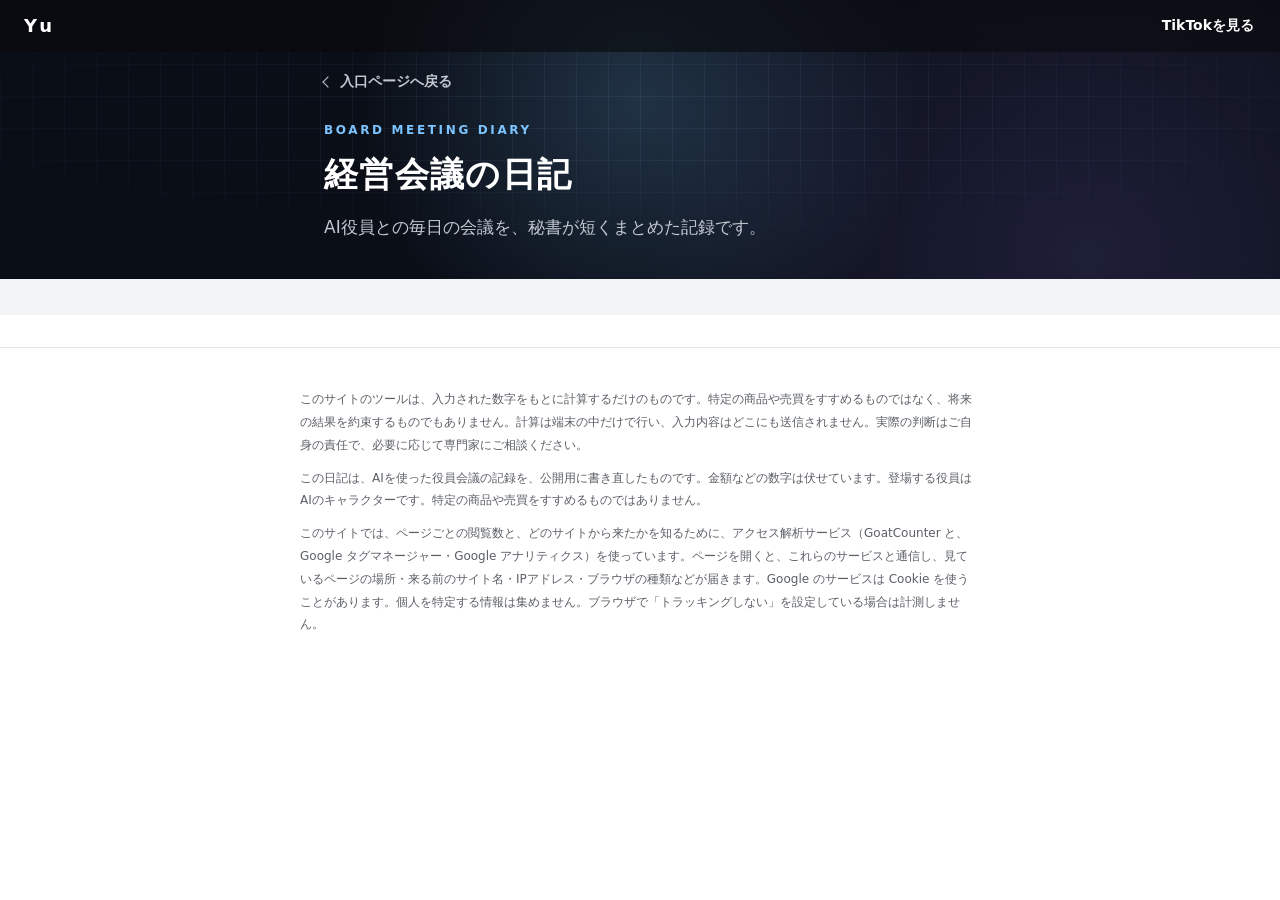
==== commit c010e928: "トップの会議シーン（デザイン見直し 第1回）と Google タグマネージャーを追加 - 会議の机に役員の顔が順に浮かぶシーン（meeting_scene・scene_layout） - Google" ====
--- a/diary/index.html
+++ b/diary/index.html
@@ -7,10 +7,11 @@
   日記のカードは js/diary_list_view.js が、diary/entries/ のデータから作って並べる（流れは js/diary_list_main.js）。
   データを読み込むので、公開サイト（https）か手元のサーバー（README の手順）で開く。ファイルを直接開くと「読み込めませんでした」になる。
   外部と通信するのは、アクセス解析（GoatCounter）への 1×1 の画像の読み込みだけ（js/analytics_*.js。公開サイトで開いたときだけ。ページには置かない）。
+  もう1つの例外：Google タグマネージャー（js/gtm_loader.js。公開サイトで開いたときだけ www.googletagmanager.com を読み込み、Google アナリティクスへ送る）。
 -->
-<!-- CSP（このページが読み込んでよい場所の制限）。外部は画像だけ・決まったホストだけ（アクセス解析の送り先だけ）。
+<!-- CSP（このページが読み込んでよい場所の制限）。外部は Google タグマネージャー（script・通信・画像）のほかは画像だけ・決まったホストだけ（アクセス解析の送り先だけ）。
      計測の送り先（js/site_config.js の ANALYTICS_HOST）を変えたら、img-src の https://（そのホスト名）も同じに直す。tests/external_hosts.test.js が一致を確かめる -->
-<meta http-equiv="Content-Security-Policy" content="default-src 'self'; script-src 'self'; style-src 'self'; img-src 'self' https://yuceo.goatcounter.com; connect-src 'self'; font-src 'none'; frame-src 'none'; object-src 'none'; base-uri 'self'; form-action 'none'">
+<meta http-equiv="Content-Security-Policy" content="default-src 'self'; script-src 'self' https://www.googletagmanager.com; style-src 'self'; img-src 'self' https://yuceo.goatcounter.com https://www.googletagmanager.com https://*.google-analytics.com; connect-src 'self' https://www.googletagmanager.com https://*.google-analytics.com https://*.analytics.google.com; font-src 'none'; frame-src 'none'; object-src 'none'; base-uri 'self'; form-action 'none'">
 <!-- ページの情報を送る範囲：ほかのサイトへ移るときに送るのはサイト名だけ（?date= などを送らない） -->
 <meta name="referrer" content="strict-origin-when-cross-origin">
 <!-- 共有カードと検索用の説明（requirements_seo.md）。画面には出ない。画像・URL は https://yu-ceo.github.io/ で始まる絶対URL。 -->
@@ -62,7 +63,7 @@
 <footer class="note d-page-note">
   <p>このサイトのツールは、入力された数字をもとに計算するだけのものです。特定の商品や売買をすすめるものではなく、将来の結果を約束するものでもありません。計算は端末の中だけで行い、入力内容はどこにも送信されません。実際の判断はご自身の責任で、必要に応じて専門家にご相談ください。</p>
   <p>この日記は、AIを使った役員会議の記録を、公開用に書き直したものです。金額などの数字は伏せています。登場する役員はAIのキャラクターです。特定の商品や売買をすすめるものではありません。</p>
-  <p>このサイトでは、ページごとの閲覧数と、どのサイトから来たかを知るために、アクセス解析サービス（GoatCounter）を使っています。ページを開くと、そのサービスと通信し、見ているページの場所・来る前のサイト名・IPアドレス・ブラウザの種類が届きます。Cookie は使わず、個人を特定する情報は集めません。ブラウザで「トラッキングしない」を設定している場合は計測しません。</p>
+  <p>このサイトでは、ページごとの閲覧数と、どのサイトから来たかを知るために、アクセス解析サービス（GoatCounter と、Google タグマネージャー・Google アナリティクス）を使っています。ページを開くと、これらのサービスと通信し、見ているページの場所・来る前のサイト名・IPアドレス・ブラウザの種類などが届きます。Google のサービスは Cookie を使うことがあります。個人を特定する情報は集めません。ブラウザで「トラッキングしない」を設定している場合は計測しません。</p>
 </footer>
 
 <!-- 読み込む順番に意味がある：設定 → 部品 → 表示 → 最後に流れ（diary_list_main.js）。
@@ -84,6 +85,7 @@
 <script src="../js/diary_list_view.js" defer></script>
 <script src="../js/diary_list_main.js" defer></script>
 <!-- アクセス解析は最後に読み込む（失敗しても、ほかの表示に影響させないため） -->
+<script src="../js/gtm_loader.js" defer></script>
 <script src="../js/analytics_path.js" defer></script>
 <script src="../js/analytics_beacon.js" defer></script>
 <script src="../js/analytics_main.js" defer></script>
--- a/css/variables.css
+++ b/css/variables.css
@@ -68,7 +68,7 @@
   --gutter:24px;                  /* 左右の余白（スマホ） */
   --panel-pad-top:48px;           /* 固定バーの下からパネルの中身までの余白（デザインの値） */
   --panel-pad-bottom:40px;        /* パネルの下端からボタンまで */
-  --hero-pad-top:28px;            /* ヒーローは中身が多いので、上の余白をパネルより小さくする */
+  --hero-pad-top:24px;            /* ヒーローは中身が多く、場面も入れて360×640に収めるため、上の余白をパネルより小さくする */
   --hero-pad-bottom:32px;
   --content-max:680px;            /* PC幅で文章が横に伸びすぎないための上限 */
   --hero-grid-size:32px;          /* 背景のグリッドの間隔（デザインの値） */
@@ -77,14 +77,16 @@
   --btn-radius:12px;
   --btn-max:300px;                /* PC幅で横に2つ並べるときの1つの幅 */
   --pill-height:44px;             /* ヒーロー中央の丸い「TikTokを見る」。指で押せる最小の44px */
-  /* ヒーローの肖像（縦長3:4の角丸フレーム）。画面の高さに合わせて縮み、ヒーローを1画面に収める
-     552px＝固定バー・上下の余白・小見出し・表示名・プロフィール文・「TikTokを見る」・下のボタン2つの高さの合計の目安。
-     画面の高さからこれを引いた残りを肖像に使う。
-     116px＝顔がYuだと判別できる最小の高さ／240px＝名刺サイズの上限（これより大きいと写真が主役になってしまう） */
-  --portrait-h:clamp(116px, calc(100svh - 552px), 240px);
-  --portrait-h-fallback:clamp(116px, calc(100vh - 552px), 240px); /* svh が使えないブラウザ用 */
-  --portrait-radius:18px;
-  --portrait-corner:14px;         /* 肖像の左上・右下の角の飾り線の長さ */
+  /* ヒーローの会議の場面（css/meeting_scene.css）。値はデザインメモ（design/portal_redesign/design_notes.md）の確定版 */
+  --scene-max:460px;              /* 場面の最大幅。PC幅で大きくなりすぎないため */
+  --scene-table:#121a2b;          /* 机の面（紺の背景より少し明るい） */
+  --scene-table-edge:rgba(124,196,255,.38); /* 机のふちの細い線 */
+  --scene-day:#ffffff;            /* 机の上の「Day N」 */
+  --scene-sub:#c3c8d2;            /* 机の上の「AI役員会議・毎日開催」（背景に対して約11:1） */
+  --scene-ring:#7cc4ff;           /* 話している人の顔のまわりの輪 */
+  --fs-scene-cap:11px;            /* 場面の下の小さな説明（架空の人物の表示） */
+  --t-rise:.35s;                  /* 顔が下から浮かぶ時間 */
+  --t-step:.06s;                  /* 顔を1人ずつずらす間隔 */
   /* ツールのスクリーンショット。高さの上限は「画面の高さ − 見出し・説明・状態・ボタンの分（約470px）」で、パネルを1画面に収める
      160px＝何のツールか見てわかる最小の高さ／420px＝PC幅で大きくなりすぎない上限 */
   --shot-radius:14px;
--- a/css/hero.css
+++ b/css/hero.css
@@ -1,11 +1,11 @@
 /*
  * hero.css：最初の全画面パネル（ヒーロー）の見た目
- * 夜の紺の背景（グリッド線とほのかな光をCSSだけで描く）・表示名・縦長の角丸フレームの肖像・丸い「TikTokを見る」。
+ * 夜の紺の背景（グリッド線とほのかな光をCSSだけで描く）・表示名・丸い「TikTokを見る」。会議の場面（机・顔）は css/meeting_scene.css。
  * index.html と日記のページから読み込まれる。色・大きさの値は variables.css。ボタンの共通の形は style.css の「⑤ ボタン」。
  * 夜の紺の背景（グリッド線・光）は、日記の見出しの帯（.night）でも同じものを使う。
  */
 
-/* ===== ④ ヒーロー（夜の紺の面＋縦長の角丸フレームの肖像） ===== */
+/* ===== ④ ヒーロー（夜の紺の面） ===== */
 .hero{
   color:var(--hero-text);
   background:var(--hero-bg-dark);
@@ -68,62 +68,14 @@
 .hero-title span:first-child{font-weight:600}
 .hero-profile{
   text-wrap:pretty;                 /* 最後の行が1文字だけにならないようにする */
-  margin:18px auto 0;
+  margin:20px auto 0;
   max-width:30em;
   font-size:var(--fs-hero-profile);
   line-height:1.85;
   color:var(--hero-text-sub);
 }
-.hero-spacer{min-height:24px}
-.hero > .actions{margin-top:auto} /* 上の余白と同じだけ下にも余白をとり、中身を真ん中寄りに置く */
-
-/* 肖像：外側の箱に角の細い線、内側の箱で画像を切り抜く */
-.hero-portrait{
-  margin:22px auto 0;
-  position:relative;
-  height:var(--portrait-h-fallback);
-  height:var(--portrait-h);         /* 高さは画面の高さに合わせて伸び縮みする（①の説明） */
-  aspect-ratio:3/4;                 /* 幅は高さから決まる（縦長の名刺サイズ） */
-}
-.hero-portrait-clip{
-  position:absolute;
-  inset:0;
-  overflow:hidden;                  /* 枠からはみ出した部分の画像を隠す */
-  border-radius:var(--portrait-radius);
-  border:1px solid var(--hero-frame-border);
-  background:linear-gradient(160deg, var(--color-hero-fallback), var(--color-hero-fallback-2)); /* 画像が読めないときに見える色 */
-  box-shadow:0 0 0 6px var(--hero-frame-halo), 0 18px 48px var(--hero-frame-shadow);
-}
-/* 画像ファイルは加工せず、表示の大きさと位置だけで、顔と上半身がフレームに入るようにする */
-.hero-portrait img{
-  position:absolute;
-  max-width:none;
-  height:auto;
-  width:180%;    /* 枠の幅の1.8倍に拡大する（元の画像は部屋全体が写っていて、そのままだと顔が小さいため） */
-  left:-48.5%;   /* 左へずらして、顔を枠の左右の真ん中に置く */
-  top:-46%;      /* 上へずらして、顔と上半身を枠の中に入れる */
-}
-.hero-portrait::before,
-.hero-portrait::after{
-  content:"";
-  position:absolute;
-  width:var(--portrait-corner);
-  height:var(--portrait-corner);
-  z-index:1;
-  pointer-events:none;
-}
-.hero-portrait::before{
-  left:-7px;
-  top:-7px;
-  border-left:1.5px solid var(--hero-accent);
-  border-top:1.5px solid var(--hero-accent);
-}
-.hero-portrait::after{
-  right:-7px;
-  bottom:-7px;
-  border-right:1.5px solid var(--hero-accent);
-  border-bottom:1.5px solid var(--hero-accent);
-}
+.hero > .actions{margin-top:14px}   /* 場面のすぐ下。名前・場面・主ボタンが最初の画面に収まるようにするため */
+.hero > .hero-pills{margin-bottom:auto} /* 上の余白（.hero-eyebrow の auto）と同じだけ下にも余白をとり、中身を真ん中寄りに置く */
 
 /* ヒーロー中央の「TikTokを見る」：丸い小さめのボタン（下の2つのボタンより控えめ） */
 .btn-pill{
--- a/css/diary.css
+++ b/css/diary.css
@@ -227,3 +227,19 @@
 /* ===== 日記のページの注意書き（2段落） ===== */
 .d-page-note{border-top:1px solid var(--diary-card-border);margin-top:32px}
 .note p + p{margin-top:10px}
+
+/* Zenn への文字のリンク（ボタンではない。押せる高さ44px以上・下線つき・新しい色は使わない） */
+.text-link{
+  display:inline-flex;
+  align-items:center;
+  justify-content:center;
+  min-height:44px;
+  padding:0 8px;
+  color:inherit;
+  text-decoration:underline;
+}
+.text-link[hidden]{display:none}
+.diary-panel .text-link{margin-top:12px}
+.d-zenn{margin-top:12px}
+.d-zenn[hidden]{display:none}
+.d-zenn p{margin:0 0 4px}
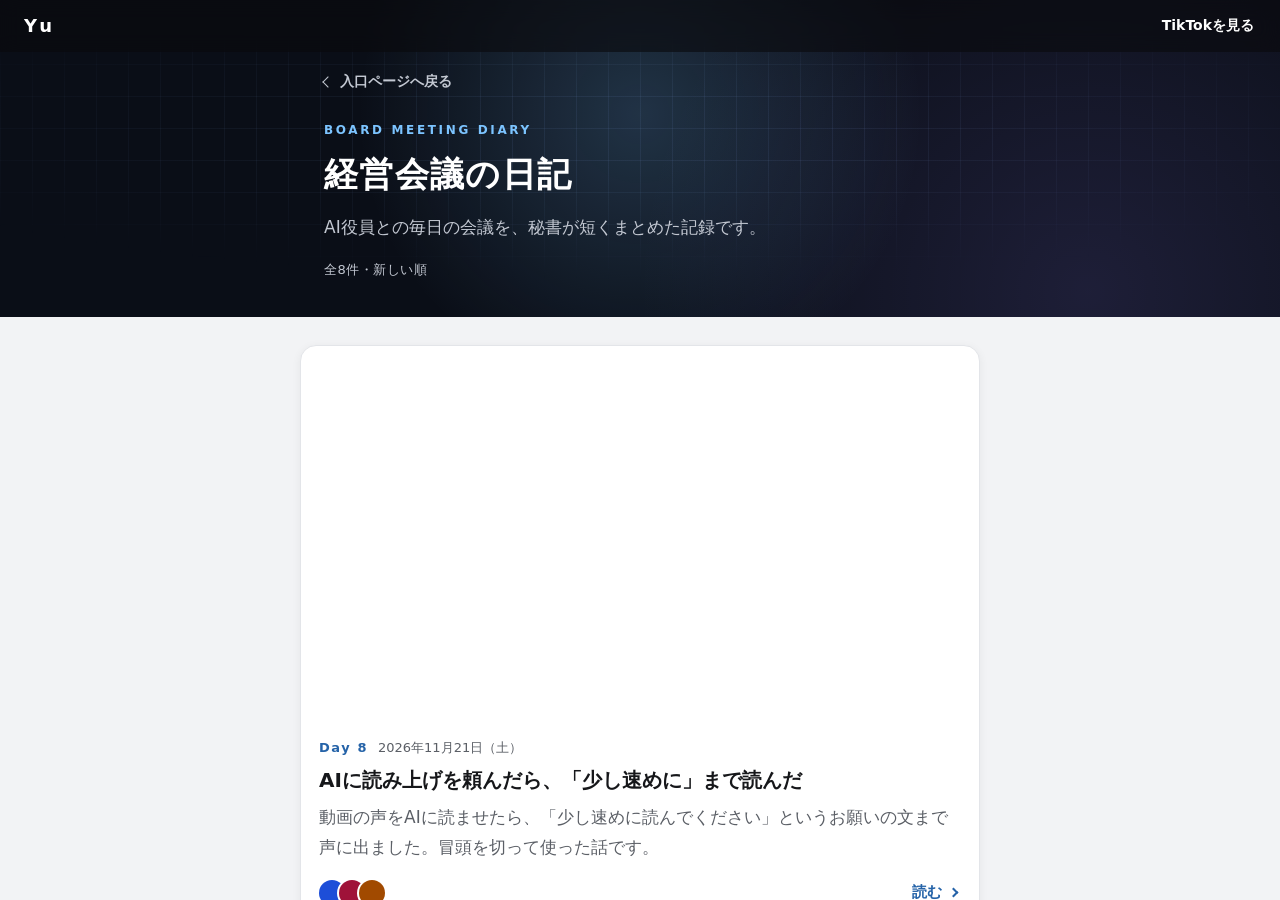
==== commit aedc4215: "日記に入口画像を追加：日記の一番上・ホームと一覧のカードに表示（2026-11-21 から） Co-Authored-By: Claude Opus 5.5 <noreply@anthropic.co" ====
--- a/diary/index.html
+++ b/diary/index.html
@@ -77,11 +77,13 @@
 <script src="../js/diary_validate_story.js" defer></script>
 <script src="../js/diary_markup.js" defer></script>
 <script src="../js/diary_format3_counts.js" defer></script>
+<script src="../js/diary_validate_format3_media.js" defer></script>
 <script src="../js/diary_validate_format3.js" defer></script>
 <script src="../js/diary_format.js" defer></script>
 <script src="../js/diary_pick.js" defer></script>
 <script src="../js/diary_load.js" defer></script>
 <script src="../js/diary_parts.js" defer></script>
+<script src="../js/diary_hero_view.js" defer></script>
 <script src="../js/diary_list_view.js" defer></script>
 <script src="../js/diary_list_main.js" defer></script>
 <!-- アクセス解析は最後に読み込む（失敗しても、ほかの表示に影響させないため） -->
--- a/css/variables.css
+++ b/css/variables.css
@@ -77,7 +77,7 @@
   --btn-radius:12px;
   --btn-max:300px;                /* PC幅で横に2つ並べるときの1つの幅 */
   --pill-height:44px;             /* ヒーロー中央の丸い「TikTokを見る」。指で押せる最小の44px */
-  /* ヒーローの会議の場面（css/meeting_scene.css）。値はデザインメモ（design/portal_redesign/design_notes.md）の確定版 */
+  /* ヒーローの会議の場面（css/meeting_scene.css）。値はデザインの確定版 */
   --scene-max:460px;              /* 場面の最大幅。PC幅で大きくなりすぎないため */
   --scene-table:#121a2b;          /* 机の面（紺の背景より少し明るい） */
   --scene-table-edge:rgba(124,196,255,.38); /* 机のふちの細い線 */
@@ -85,6 +85,15 @@
   --scene-sub:#c3c8d2;            /* 机の上の「AI役員会議・毎日開催」（背景に対して約11:1） */
   --scene-ring:#7cc4ff;           /* 話している人の顔のまわりの輪 */
   --fs-scene-cap:11px;            /* 場面の下の小さな説明（架空の人物の表示） */
+  /* 名言の吹き出し：紺の上の白い吹き出し（文字との差 約17:1） */
+  --quote-bg:#ffffff;
+  --quote-text:#16171a;
+  --fs-quote:clamp(14px, 4vw, 17px); /* スマホ幅でも読める大きさ。17pxまで */
+  --fs-quote-who:12px;
+  --quote-radius:14px;
+  --quote-pad:12px 14px;
+  --quote-tail:9px;               /* 吹き出しの三角の大きさ */
+  --t-quote-delay:.6s;            /* 開いてから吹き出しを出すまで（顔が出そろうころ）。1回だけ */
   --t-rise:.35s;                  /* 顔が下から浮かぶ時間 */
   --t-step:.06s;                  /* 顔を1人ずつずらす間隔 */
   /* ツールのスクリーンショット。高さの上限は「画面の高さ − 見出し・説明・状態・ボタンの分（約470px）」で、パネルを1画面に収める
--- a/css/diary.css
+++ b/css/diary.css
@@ -243,3 +243,7 @@
 .d-zenn{margin-top:12px}
 .d-zenn[hidden]{display:none}
 .d-zenn p{margin:0 0 4px}
+
+/* ===== カードの一番上の入口画像（入口の「最新の日記」・日記一覧）。16:9・幅いっぱい・角丸 ===== */
+.d-card-hero{display:block;width:100%;height:auto;aspect-ratio:16 / 9;margin:0 0 12px;border-radius:calc(var(--diary-card-radius) - 6px)}
+.d-card-hero[hidden]{display:none}
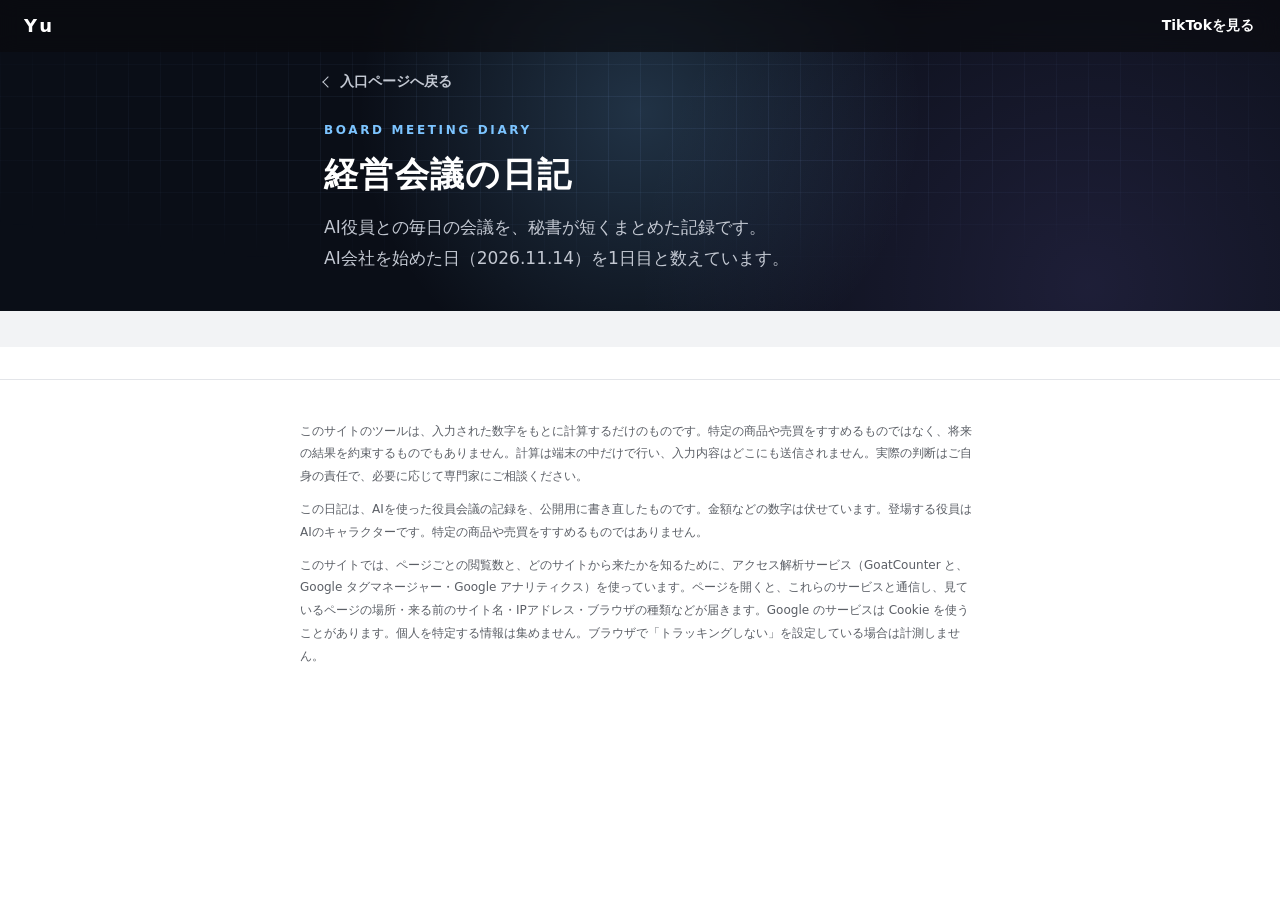
==== commit f0765460: "トップと日記の並びを見直し（デザイン見直し 第3回） - 並びを ヒーロー → 会議の日記 → 無料ツール → LINE → 広告 に - ヒーロー：選ばれた役員が Yu に提案／指摘する場面（名言に" ====
--- a/diary/index.html
+++ b/diary/index.html
@@ -51,7 +51,7 @@
   <div class="d-head-inner">
     <p class="d-eyebrow">BOARD MEETING DIARY</p>
     <h1 class="d-h1">経営会議の日記</h1>
-    <p class="d-lead">AI役員との毎日の会議を、秘書が短くまとめた記録です。</p>
+    <p class="d-lead">AI役員との毎日の会議を、秘書が短くまとめた記録です。<span class="nowrap-unit">AI会社を始めた日（2026.11.14）を1日目と数えています。</span></p>
     <p class="d-count" id="diary-count" hidden></p>
   </div>
 </header>
--- a/css/variables.css
+++ b/css/variables.css
@@ -77,34 +77,51 @@
   --btn-radius:12px;
   --btn-max:300px;                /* PC幅で横に2つ並べるときの1つの幅 */
   --pill-height:44px;             /* ヒーロー中央の丸い「TikTokを見る」。指で押せる最小の44px */
-  /* ヒーローの会議の場面（css/meeting_scene.css）。値はデザインの確定版 */
+  /* ヒーローの「役員が Yu に提案・指摘する場面」（css/hero_advice.css）。色は日記の入口画像（design/portal_diary/make_hero.py）と同じ */
   --scene-max:460px;              /* 場面の最大幅。PC幅で大きくなりすぎないため */
-  --scene-table:#121a2b;          /* 机の面（紺の背景より少し明るい） */
-  --scene-table-edge:rgba(124,196,255,.38); /* 机のふちの細い線 */
-  --scene-day:#ffffff;            /* 机の上の「Day N」 */
-  --scene-sub:#c3c8d2;            /* 机の上の「AI役員会議・毎日開催」（背景に対して約11:1） */
-  --scene-ring:#7cc4ff;           /* 話している人の顔のまわりの輪 */
   --fs-scene-cap:11px;            /* 場面の下の小さな説明（架空の人物の表示） */
-  /* 名言の吹き出し：紺の上の白い吹き出し（文字との差 約17:1） */
-  --quote-bg:#ffffff;
-  --quote-text:#16171a;
-  --fs-quote:clamp(14px, 4vw, 17px); /* スマホ幅でも読める大きさ。17pxまで */
-  --fs-quote-who:12px;
-  --quote-radius:14px;
-  --quote-pad:12px 14px;
-  --quote-tail:9px;               /* 吹き出しの三角の大きさ */
-  --t-quote-delay:.6s;            /* 開いてから吹き出しを出すまで（顔が出そろうころ）。1回だけ */
-  --t-rise:.35s;                  /* 顔が下から浮かぶ時間 */
-  --t-step:.06s;                  /* 顔を1人ずつずらす間隔 */
-  /* ツールのスクリーンショット。高さの上限は「画面の高さ − 見出し・説明・状態・ボタンの分（約470px）」で、パネルを1画面に収める
-     160px＝何のツールか見てわかる最小の高さ／420px＝PC幅で大きくなりすぎない上限 */
-  --shot-radius:14px;
-  --shot-max-h:clamp(160px, calc(100svh - 470px), 420px);
-  --shot-max-h-fallback:clamp(160px, calc(100vh - 470px), 420px); /* svh が使えないブラウザ用 */
+  --adv-bg-1:#0b1730;             /* 場面の背景（左上）。入口画像の紺 */
+  --adv-bg-2:#050a16;             /* 場面の背景（右下） */
+  --adv-glow:rgba(63,124,192,.55);/* 役員の後ろの青い光 */
+  --adv-border:rgba(127,178,234,.28);
+  --adv-blue:#7fb2ea;             /* 小見出し・名札の枠・「提案」。紺の上で約8:1 */
+  --adv-yellow:#f2c94c;           /* 吹き出しの枠・「指摘」。紺の上で約11:1（赤は入口画像で「まちがい」に使うので避けた） */
+  --adv-blue-soft:rgba(127,178,234,.12); /* 「提案」ラベルの中の薄い青 */
+  --adv-yellow-soft:rgba(242,201,76,.12); /* 「指摘」ラベルの中の薄い黄 */
+  --adv-face-ring:rgba(127,178,234,.5);  /* 大きな顔のまわりの輪 */
+  --adv-board-line:rgba(127,178,234,.16);/* 役員の顔の列の上の線 */
+  --adv-bubble-bg:rgba(13,26,51,.92); /* 吹き出しの中 */
+  --adv-tag-bg:#10213f;           /* 名札の中 */
+  --adv-face:88px;                /* 役員の大きな顔 */
+  --adv-yu:40px;                  /* 受け取る Yu の写真 */
+  --fs-adv-eyebrow:13px;
+  --fs-adv-text:clamp(15px, 4.2vw, 18px);
+  --fs-adv-name:13px;
+  --fs-adv-to:14px;
+  --fs-hero-days:14px;            /* 「今日で、AI会社を始めて N 日目」 */
+  --t-quote-delay:.6s;            /* 開いてから吹き出しを出すまで。1回だけ */
+  --t-rise:.35s;                  /* 下から浮かぶ時間 */
+
+  /* ===== 〔第3回〕日記パネル：今日の学び・これまでの会議／無料ツールを1枚に ===== */
+  --fs-take-mini:clamp(15px, 4.2vw, 17px); /* カードの「今日の学び」の文 */
+  --fs-take-mini-label:12px;      /* 「今日の学び」の札 */
+  --take-mini-pad:10px 12px 10px 14px;
+  --rc-thumb-w:96px;              /* 小カードの入口画像の幅（16:9 で高さ54px） */
+  --rc-min-h:72px;                /* 小カード1枚の押せる高さ（44px以上） */
+  --rc-gap:8px;                   /* 小カードどうしの間 */
+  --fs-rc-title:clamp(14px, 3.9vw, 16px); /* 小カードの見出し（2行まで） */
+  --rc-thumb-bg:#0f1626;          /* 画像が無い日の札（紺）。中の文字は白で約17:1 */
+  --fs-rc-thumb-day:13px;
+  --tl-shot-w:84px;               /* 無料ツールの行の画面写真の幅 */
+  --tl-min-h:88px;                /* 無料ツールの1行の押せる高さ */
+  --fs-tl-name:clamp(16px, 4.4vw, 18px);
+  --fs-tl-desc:clamp(13px, 3.7vw, 15px);
+  --fs-sub-head:13px;             /* 「これまでの会議」などの小見出し */
+  --list-max:520px;               /* 小カード・ツールの行を並べる幅の上限 */
 
   /* ===== 日記（一覧・1件のページ・入口の「最新の日記」パネル） ===== */
   /* 色 */
-  --diary-accent:#2563a8;         /* 明るい面の差し色（Day N・読む・節の番号・Yuの名前）。白で約6:1 */
+  --diary-accent:#2563a8;         /* 明るい面の差し色（N日目・読む・節の番号・Yuの名前）。白で約6:1 */
   --diary-card-bg:#ffffff;        /* カードの背景 */
   --diary-card-border:#e3e5e9;    /* カードの細い枠 */
   --diary-card-shadow:0 2px 10px rgba(16,18,24,.06); /* カードの薄い影 */
@@ -124,14 +141,15 @@
   --sp-ciso:#9f1239;              /* CISO */
   --sp-yu:#7cc4ff;                /* Yu（紺の面の上で使うとき） */
   /* 文字の大きさ */
-  --fs-diary-day:clamp(40px, 12vw, 72px);         /* 1件のページの「Day N」（細字） */
+  --fs-diary-day:clamp(40px, 12vw, 72px);         /* 1件のページの帯の「N」（細字） */
+  --fs-diary-day-label:clamp(14px, 4vw, 18px);    /* 帯の「AI会社を始めて」「日目」 */
   --fs-diary-h1:clamp(22px, 6vw, 34px);           /* 一覧・1件の見出し */
   --fs-diary-card-title:clamp(17px, 4.6vw, 20px); /* カードの見出し・節の見出し */
   --fs-diary-body:clamp(15px, 4.1vw, 17px);       /* 本文・抜粋・吹き出し */
   --fs-diary-pick:clamp(16px, 4.5vw, 19px);       /* 今日の一言のセリフ */
   --fs-diary-notice-title:clamp(20px, 5.4vw, 26px);   /* 0件・読み込み失敗の見出し */
   --fs-diary-notfound-title:clamp(22px, 6vw, 32px);   /* 「見つかりませんでした」の見出し */
-  --fs-diary-meta:13px;           /* Day N・日付・凡例・名前 */
+  --fs-diary-meta:13px;           /* N日目・日付・凡例・名前 */
   --fs-diary-link:14px;           /* 「戻る」リンク・1件のページの日付 */
   --fs-diary-read:15px;           /* 一覧のカードの「読む」 */
   --fs-diary-small:12px;          /* 小さな補足（今日の一言の名前・+N・節の番号） */
--- a/css/style.css
+++ b/css/style.css
@@ -162,23 +162,49 @@
 .status-published{color:var(--color-published)}
 .status-preparing{color:var(--color-text-sub)}
 .tone-white .status{background:var(--color-gray);border-color:transparent}
-/* スクリーンショット（データに画像があるときだけ出る）。パネルが1画面に収まるよう高さに上限をつける */
-.tool-shot{
-  display:block;
-  margin:22px auto 0;
-  width:auto;
-  max-width:100%;
-  height:auto;
-  max-height:var(--shot-max-h-fallback);
-  max-height:var(--shot-max-h);
-  aspect-ratio:500/710;             /* 500/710＝今のスクリーンショットの縦横の比 */
-  object-fit:contain;
-  border-radius:var(--shot-radius);
-  box-shadow:var(--shot-shadow);
+/* 無料ツールの1枚のパネル：1ツール＝1行（行全体が押せる）。画面写真は左・名前と説明は右 */
+.tl-list{
+  list-style:none;
+  margin:24px auto 0;
+  padding:0;
+  width:100%;
+  max-width:var(--list-max);
+  display:flex;
+  flex-direction:column;
+  gap:10px;
+  text-align:left;
+}
+.tl-row{
+  display:grid;
+  grid-template-columns:var(--tl-shot-w) minmax(0,1fr);
+  gap:12px;
+  align-items:start;
+  min-height:var(--tl-min-h);
+  padding:12px;
+  border-radius:14px;
   background:var(--color-white);
-}
+  border:1px solid var(--diary-card-border);
+  box-shadow:var(--diary-card-shadow);
+  text-decoration:none;
+}
+a.tl-row:hover{border-color:var(--diary-accent)}
+/* 画像がない行は、文字の部分だけを横いっぱいに使う */
+.tl-row > span:only-child{grid-column:1 / -1}
+.tl-shot{
+  width:var(--tl-shot-w);
+  aspect-ratio:3 / 4;               /* 画面写真は縦長。上の部分だけ見せる */
+  object-fit:cover;
+  object-position:top;
+  border-radius:8px;
+  border:1px solid var(--color-line);
+  background:var(--color-gray);
+}
+.tl-name{margin:0;font-size:var(--fs-tl-name);font-weight:700;line-height:1.4}
+.tl-desc{margin:4px 0 0;font-size:var(--fs-tl-desc);line-height:1.6;color:var(--color-text-sub)}
+.tl-foot{display:flex;align-items:center;justify-content:space-between;gap:8px;margin-top:8px}
+.tl-foot .status{margin:0;padding:2px 10px;font-size:12px}
+.tl-foot b{font-size:15px;color:var(--diary-accent)}
 .tool-panel .panel-desc{margin-top:14px}
-.tool-panel .status{margin-top:16px}
 
 /* ===== ⑦ LINEのパネル ===== */
 .nowrap-unit{display:inline-block} /* 文の途中で改行させず、文の切れ目で折り返す */
--- a/css/hero.css
+++ b/css/hero.css
@@ -1,6 +1,6 @@
 /*
  * hero.css：最初の全画面パネル（ヒーロー）の見た目
- * 夜の紺の背景（グリッド線とほのかな光をCSSだけで描く）・表示名・丸い「TikTokを見る」。会議の場面（机・顔）は css/meeting_scene.css。
+ * 夜の紺の背景（グリッド線とほのかな光をCSSだけで描く）・表示名・「N日目」・丸いボタン。役員が Yu に提案・指摘する場面は css/hero_advice.css。
  * index.html と日記のページから読み込まれる。色・大きさの値は variables.css。ボタンの共通の形は style.css の「⑤ ボタン」。
  * 夜の紺の背景（グリッド線・光）は、日記の見出しの帯（.night）でも同じものを使う。
  */
@@ -66,6 +66,9 @@
 }
 .hero-title span{display:inline-block}            /* 「Yu｜」「AI仮想会社の社長」の切れ目で改行させる */
 .hero-title span:first-child{font-weight:600}
+/* 「今日で、AI会社を始めて 8 日目」。数字だけ少し大きく */
+.hero-days{margin:8px 0 0;font-size:var(--fs-hero-days);color:var(--hero-text-sub)}
+.hero-days b{font-size:18px;color:var(--hero-text);margin:0 2px}
 .hero-profile{
   text-wrap:pretty;                 /* 最後の行が1文字だけにならないようにする */
   margin:20px auto 0;
@@ -108,7 +111,7 @@
   border-color:transparent transparent transparent var(--hero-accent);
 }
 
-/* 丸いボタン2つ（「TikTokを見る」「会議の日記」）を横に並べる行。行は増やさない（ヒーローの高さを変えないため） */
+/* 丸いボタン2つ（「TikTokを見る」「無料ツールを見る」）を横に並べる行。行は増やさない（ヒーローの高さを変えないため） */
 .hero-pills{
   display:flex;
   flex-wrap:wrap;                   /* 幅が足りない端末では2行に折り返す */
@@ -119,14 +122,3 @@
 .hero-pills .btn-pill{margin-top:0;padding:0 18px}
 /* 丸いボタンが2つとも隠れているときは、行ごと隠す（場所が空いて見えないようにする） */
 .hero-pills:not(:has(.btn-pill:not([hidden]))){display:none}
-/* 「会議の日記」の印：小さなノートの形（画像を使わず、CSSの線だけで描く。再生の三角の代わり） */
-.pill-diary::before{
-  border:0;
-  width:9px;
-  height:11px;
-  border-radius:1.5px;
-  background:
-    linear-gradient(var(--hero-accent), var(--hero-accent)) 2px 3px / 5px 1px no-repeat,
-    linear-gradient(var(--hero-accent), var(--hero-accent)) 2px 6px / 5px 1px no-repeat;
-  box-shadow:inset 0 0 0 1.2px var(--hero-accent);
-}
--- a/css/diary.css
+++ b/css/diary.css
@@ -6,7 +6,7 @@
  * クラス名の頭の「d-」は「diary（日記）」の印（ほかのページの見た目と名前がぶつからないようにするため）。
  */
 
-/* ===== Day N と日付の小さな行（パネル・一覧で共通） ===== */
+/* ===== 「N日目」と日付の小さな行（パネル・一覧で共通） ===== */
 .d-meta{
   display:flex;
   flex-wrap:wrap;
--- a/css/diary_entry.css
+++ b/css/diary_entry.css
@@ -1,13 +1,13 @@
 /*
  * diary_entry.css：日記1件のページ（diary/entry.html）だけで使う見た目
- * 紺の帯の中の Day N・冒頭のつかみ（今日の一言・今日の決定・今日の参加）、節（議題・役員の一言・決定・失敗と学び）、
+ * 紺の帯の中の「N日目」・冒頭のつかみ（今日の一言・今日の決定・今日の参加）、節（議題・役員の一言・決定・失敗と学び）、
  * 顔つきの吹き出し、本文の最後のオープンチャットへの出口、見つからないときの表示。
  * 〔v3〕新しい形（1トピックの話）の、道しるべ・01 の段落・03 Yuの決定の箱・図・04 結果と学び の見た目もここ（ファイルの最後）。
  * 〔v4〕3版目の見た目（太字・ハイライト・2枚目の図の札・今日の学びの枠）は css/diary_format3.css に分けた。
  * diary/entry.html から読み込まれる。色・大きさの値は variables.css、共通の見た目は diary.css。
  */
 
-/* ===== 紺の帯：Day N・日付・記録者 ===== */
+/* ===== 紺の帯：「AI会社を始めて N 日目」・日付・記録者 ===== */
 .d-entry-head .d-day-big{
   display:block;
   margin:0;
@@ -16,6 +16,10 @@
   font-weight:300;                  /* 細字（ヒーローの表示名とそろえる） */
   letter-spacing:.08em;
 }
+/* 「AI会社を始めて 8 日目」：数字だけ大きく、前後の文字は小さく（360px でも1行に収まる） */
+.d-entry-head .d-day-pre,
+.d-entry-head .d-day-post{font-size:var(--fs-diary-day-label);letter-spacing:.06em}
+.d-entry-head .d-day-num{font-size:var(--fs-diary-day);font-weight:300;margin:0 .15em}
 .d-entry-head .d-date{margin:6px 0 18px;font-size:var(--fs-diary-link);color:var(--hero-text-sub);letter-spacing:.06em}
 /* 日付の下の短い線（ヒーローの細い線とそろえる） */
 .d-entry-head .d-date::after{
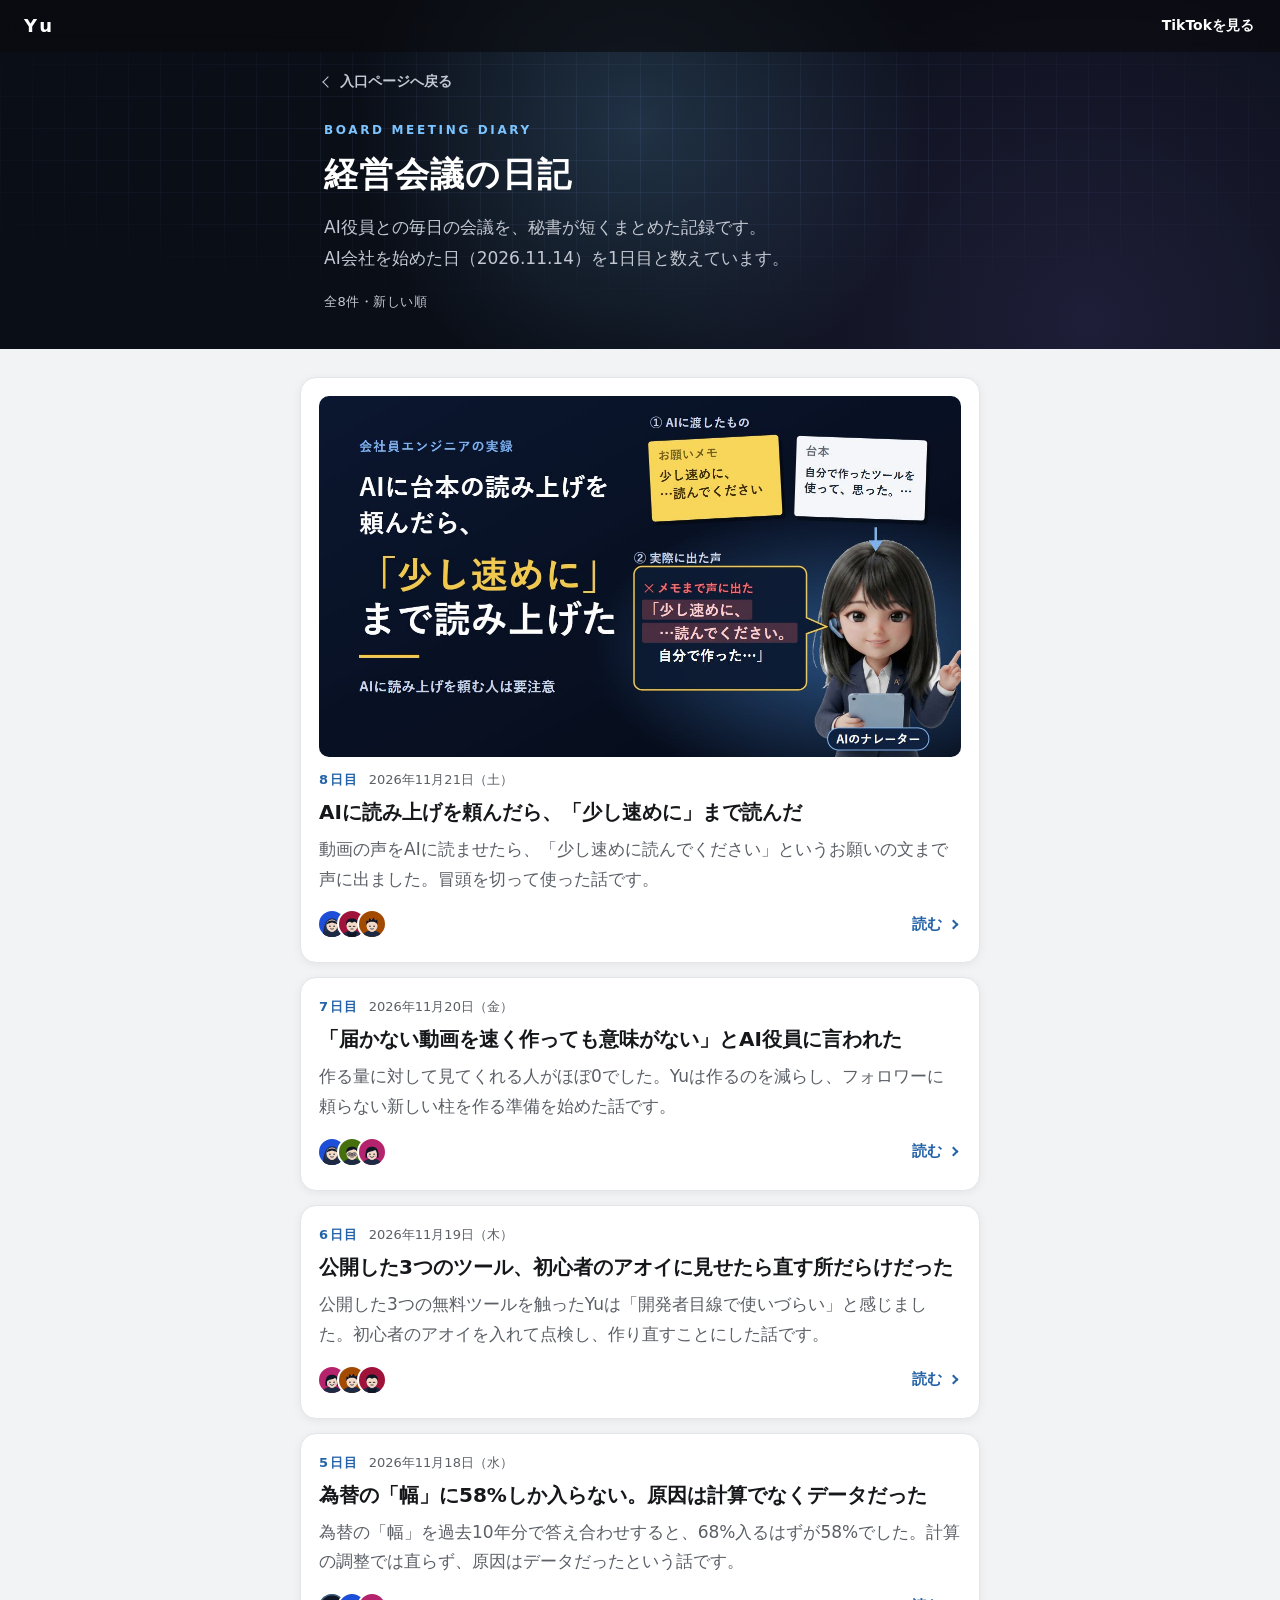
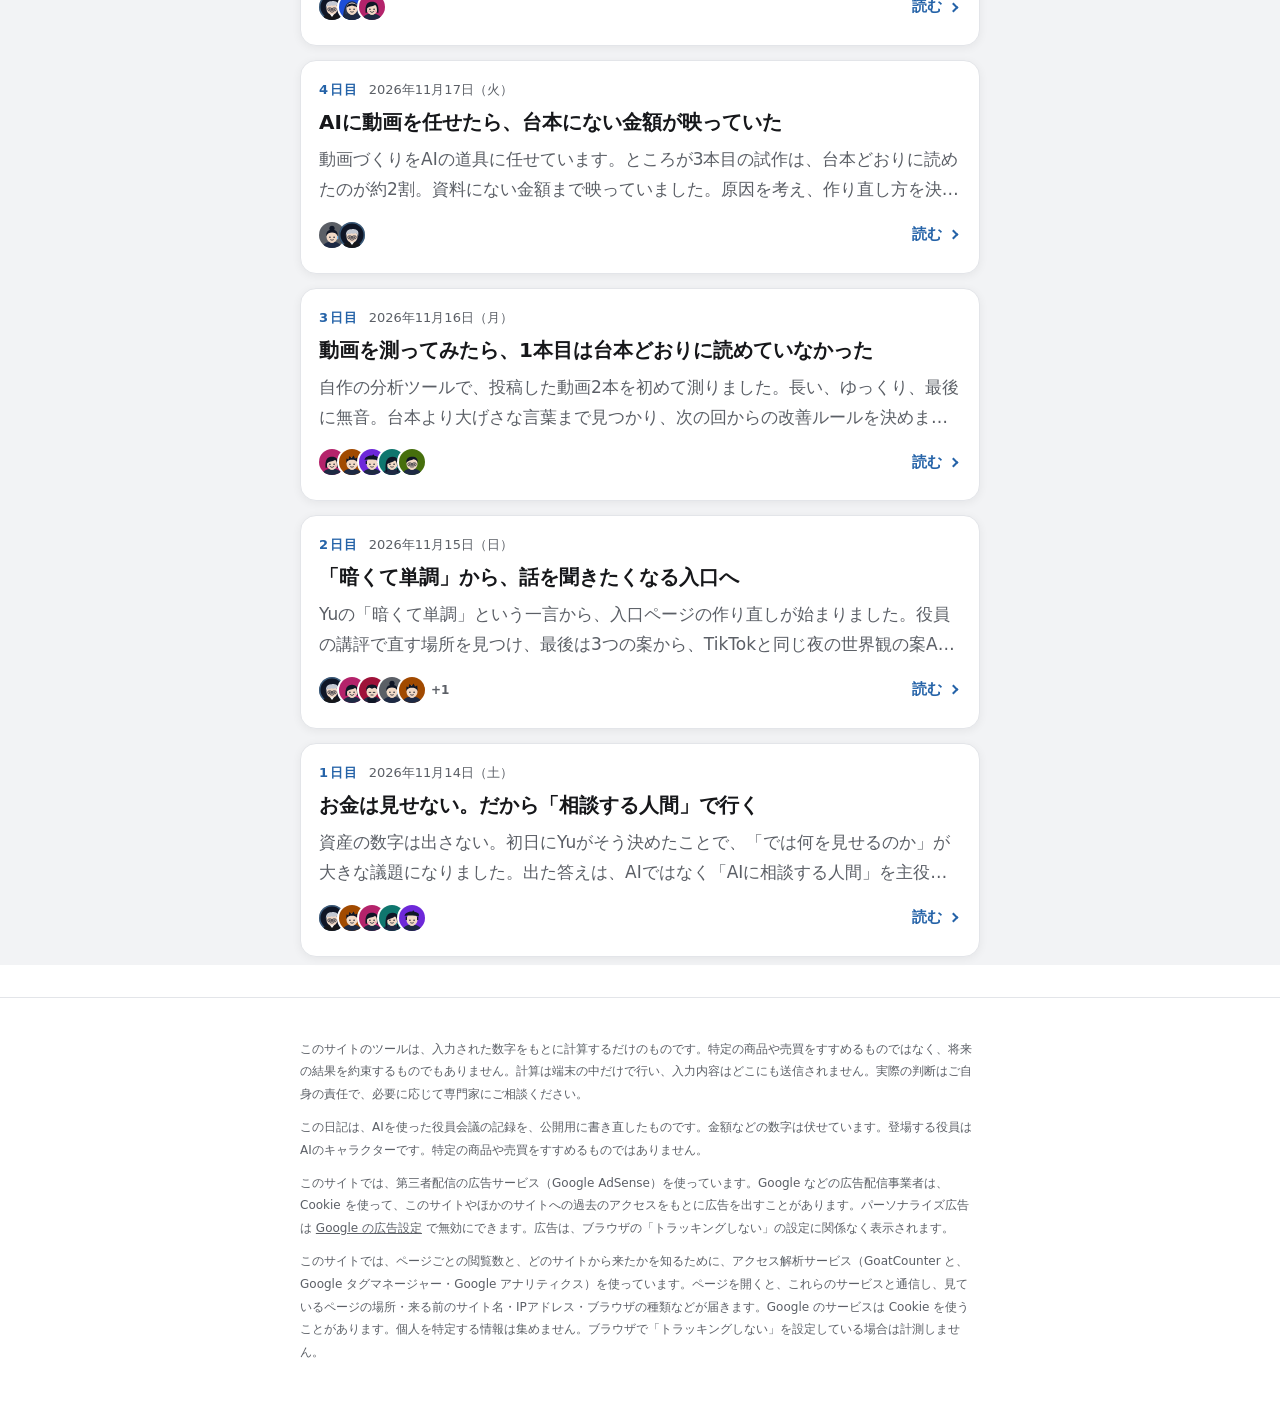
==== commit b8d2f978: "Google AdSense を入れる（公開サイトのときだけ読み込み・所有権の確認の meta と ads.txt・CSP を広告用に広げる） Co-Authored-By: Claude Opus " ====
--- a/diary/index.html
+++ b/diary/index.html
@@ -8,10 +8,13 @@
   データを読み込むので、公開サイト（https）か手元のサーバー（README の手順）で開く。ファイルを直接開くと「読み込めませんでした」になる。
   外部と通信するのは、アクセス解析（GoatCounter）への 1×1 の画像の読み込みだけ（js/analytics_*.js。公開サイトで開いたときだけ。ページには置かない）。
   もう1つの例外：Google タグマネージャー（js/gtm_loader.js。公開サイトで開いたときだけ www.googletagmanager.com を読み込み、Google アナリティクスへ送る）。
+  さらに Google AdSense（js/adsense_loader.js。公開サイトで開いたときだけ pagead2.googlesyndication.com の本体を読み込み、広告を出す。CSP は Google の広告の場所・iframe・インラインの style を許可。所有権の確認は meta の google-adsense-account と ads.txt）。
 -->
 <!-- CSP（このページが読み込んでよい場所の制限）。外部は Google タグマネージャー（script・通信・画像）のほかは画像だけ・決まったホストだけ（アクセス解析の送り先だけ）。
      計測の送り先（js/site_config.js の ANALYTICS_HOST）を変えたら、img-src の https://（そのホスト名）も同じに直す。tests/external_hosts.test.js が一致を確かめる -->
-<meta http-equiv="Content-Security-Policy" content="default-src 'self'; script-src 'self' https://www.googletagmanager.com; style-src 'self'; img-src 'self' https://yuceo.goatcounter.com https://www.googletagmanager.com https://*.google-analytics.com; connect-src 'self' https://www.googletagmanager.com https://*.google-analytics.com https://*.analytics.google.com; font-src 'none'; frame-src 'none'; object-src 'none'; base-uri 'self'; form-action 'none'">
+<meta http-equiv="Content-Security-Policy" content="default-src 'self'; script-src 'self' https://www.googletagmanager.com https://pagead2.googlesyndication.com https://*.googlesyndication.com https://*.doubleclick.net https://*.googletagservices.com https://adservice.google.com https://*.adtrafficquality.google https://fundingchoicesmessages.google.com; style-src 'self' 'unsafe-inline'; img-src 'self' https://yuceo.goatcounter.com https://www.googletagmanager.com https://*.google-analytics.com https://*.googlesyndication.com https://*.doubleclick.net https://*.google.com https://*.gstatic.com https://*.adtrafficquality.google; connect-src 'self' https://www.googletagmanager.com https://*.google-analytics.com https://*.analytics.google.com https://*.googlesyndication.com https://*.doubleclick.net https://*.google.com https://csi.gstatic.com https://*.adtrafficquality.google; font-src 'none'; frame-src https://*.googlesyndication.com https://*.doubleclick.net https://www.google.com https://*.adtrafficquality.google; object-src 'none'; base-uri 'self'; form-action 'none'">
+<!-- Google AdSense の所有権の確かめ（公開されてよい値。js/site_config.js の ADSENSE_CLIENT・ads.txt と同じ ID） -->
+<meta name="google-adsense-account" content="ca-pub-4030921387057007">
 <!-- ページの情報を送る範囲：ほかのサイトへ移るときに送るのはサイト名だけ（?date= などを送らない） -->
 <meta name="referrer" content="strict-origin-when-cross-origin">
 <!-- 共有カードと検索用の説明（requirements_seo.md）。画面には出ない。画像・URL は https://yu-ceo.github.io/ で始まる絶対URL。 -->
@@ -63,6 +66,7 @@
 <footer class="note d-page-note">
   <p>このサイトのツールは、入力された数字をもとに計算するだけのものです。特定の商品や売買をすすめるものではなく、将来の結果を約束するものでもありません。計算は端末の中だけで行い、入力内容はどこにも送信されません。実際の判断はご自身の責任で、必要に応じて専門家にご相談ください。</p>
   <p>この日記は、AIを使った役員会議の記録を、公開用に書き直したものです。金額などの数字は伏せています。登場する役員はAIのキャラクターです。特定の商品や売買をすすめるものではありません。</p>
+  <p>このサイトでは、第三者配信の広告サービス（Google AdSense）を使っています。Google などの広告配信事業者は、Cookie を使って、このサイトやほかのサイトへの過去のアクセスをもとに広告を出すことがあります。パーソナライズ広告は <a href="https://www.google.com/settings/ads" target="_blank" rel="noopener">Google の広告設定</a> で無効にできます。広告は、ブラウザの「トラッキングしない」の設定に関係なく表示されます。</p>
   <p>このサイトでは、ページごとの閲覧数と、どのサイトから来たかを知るために、アクセス解析サービス（GoatCounter と、Google タグマネージャー・Google アナリティクス）を使っています。ページを開くと、これらのサービスと通信し、見ているページの場所・来る前のサイト名・IPアドレス・ブラウザの種類などが届きます。Google のサービスは Cookie を使うことがあります。個人を特定する情報は集めません。ブラウザで「トラッキングしない」を設定している場合は計測しません。</p>
 </footer>
 
@@ -87,6 +91,7 @@
 <script src="../js/diary_list_view.js" defer></script>
 <script src="../js/diary_list_main.js" defer></script>
 <!-- アクセス解析は最後に読み込む（失敗しても、ほかの表示に影響させないため） -->
+<script src="../js/adsense_loader.js" defer></script>
 <script src="../js/gtm_loader.js" defer></script>
 <script src="../js/analytics_path.js" defer></script>
 <script src="../js/analytics_beacon.js" defer></script>
--- a/css/variables.css
+++ b/css/variables.css
@@ -80,26 +80,25 @@
   /* ヒーローの「役員が Yu に提案・指摘する場面」（css/hero_advice.css）。色は日記の入口画像（design/portal_diary/make_hero.py）と同じ */
   --scene-max:460px;              /* 場面の最大幅。PC幅で大きくなりすぎないため */
   --fs-scene-cap:11px;            /* 場面の下の小さな説明（架空の人物の表示） */
-  --adv-bg-1:#0b1730;             /* 場面の背景（左上）。入口画像の紺 */
-  --adv-bg-2:#050a16;             /* 場面の背景（右下） */
-  --adv-glow:rgba(63,124,192,.55);/* 役員の後ろの青い光 */
-  --adv-border:rgba(127,178,234,.28);
-  --adv-blue:#7fb2ea;             /* 小見出し・名札の枠・「提案」。紺の上で約8:1 */
-  --adv-yellow:#f2c94c;           /* 吹き出しの枠・「指摘」。紺の上で約11:1（赤は入口画像で「まちがい」に使うので避けた） */
-  --adv-blue-soft:rgba(127,178,234,.12); /* 「提案」ラベルの中の薄い青 */
-  --adv-yellow-soft:rgba(242,201,76,.12); /* 「指摘」ラベルの中の薄い黄 */
-  --adv-face-ring:rgba(127,178,234,.5);  /* 大きな顔のまわりの輪 */
-  --adv-board-line:rgba(127,178,234,.16);/* 役員の顔の列の上の線 */
-  --adv-bubble-bg:rgba(13,26,51,.92); /* 吹き出しの中 */
-  --adv-tag-bg:#10213f;           /* 名札の中 */
-  --adv-face:88px;                /* 役員の大きな顔 */
-  --adv-yu:40px;                  /* 受け取る Yu の写真 */
-  --fs-adv-eyebrow:13px;
-  --fs-adv-text:clamp(15px, 4.2vw, 18px);
-  --fs-adv-name:13px;
-  --fs-adv-to:14px;
+  --talk-bg-1:#0b1730;             /* 場面の背景（左上）。入口画像の紺 */
+  --talk-bg-2:#050a16;             /* 場面の背景（右下） */
+  --talk-glow:rgba(63,124,192,.55);/* 役員の後ろの青い光 */
+  --talk-border:rgba(127,178,234,.28);
+  --talk-blue:#7fb2ea;             /* 小見出し・名札の枠・「提案」。紺の上で約8:1 */
+  --talk-yellow:#f2c94c;           /* 吹き出しの枠・「指摘」。紺の上で約11:1（赤は入口画像で「まちがい」に使うので避けた） */
+  --talk-blue-soft:rgba(127,178,234,.12); /* 「提案」ラベルの中の薄い青 */
+  --talk-yellow-soft:rgba(242,201,76,.12); /* 「指摘」ラベルの中の薄い黄 */
+  --talk-face-ring:rgba(127,178,234,.5);  /* 大きな顔のまわりの輪 */
+  --talk-board-line:rgba(127,178,234,.16);/* 役員の顔の列の上の線 */
+  --talk-bubble-bg:rgba(13,26,51,.92); /* 吹き出しの中 */
+  --talk-tag-bg:#10213f;           /* 名札の中 */
+  --talk-face:88px;                /* 役員の大きな顔 */
+  --talk-yu:40px;                  /* 受け取る Yu の写真 */
+  --fs-talk-eyebrow:13px;
+  --fs-talk-text:16px;
+  --fs-talk-name:13px;
+  --fs-talk-to:14px;
   --fs-hero-days:14px;            /* 「今日で、AI会社を始めて N 日目」 */
-  --t-quote-delay:.6s;            /* 開いてから吹き出しを出すまで。1回だけ */
   --t-rise:.35s;                  /* 下から浮かぶ時間 */
 
   /* ===== 〔第3回〕日記パネル：今日の学び・これまでの会議／無料ツールを1枚に ===== */
--- a/css/hero.css
+++ b/css/hero.css
@@ -111,14 +111,14 @@
   border-color:transparent transparent transparent var(--hero-accent);
 }
 
-/* 丸いボタン2つ（「TikTokを見る」「無料ツールを見る」）を横に並べる行。行は増やさない（ヒーローの高さを変えないため） */
+/* 丸いボタン（「TikTokを見る」「無料ツールを見る」「Zennの記事を読む」「LINEで友だち追加」）を並べる行。スマホでは2つずつ2行になる */
 .hero-pills{
-  display:flex;
-  flex-wrap:wrap;                   /* 幅が足りない端末では2行に折り返す */
+  display:grid;
+  grid-template-columns:repeat(2, minmax(0, max-content)); /* 2つずつ2行に並べる */
   justify-content:center;
   gap:8px;
   margin-top:18px;
 }
-.hero-pills .btn-pill{margin-top:0;padding:0 18px}
+.hero-pills .btn-pill{margin-top:0;padding:0 14px;gap:8px;white-space:nowrap}
 /* 丸いボタンが2つとも隠れているときは、行ごと隠す（場所が空いて見えないようにする） */
 .hero-pills:not(:has(.btn-pill:not([hidden]))){display:none}
--- a/css/diary.css
+++ b/css/diary.css
@@ -98,6 +98,12 @@
   overflow-wrap:anywhere;
 }
 .diary-card .faces{margin-top:14px}
+/* 見出しのリンクをカード全体に広げる（カードのどこを触っても、その日の日記が開く） */
+.d-card-link{color:inherit;text-decoration:none}
+.d-card-link::after{content:"";position:absolute;inset:0;z-index:1;border-radius:inherit}
+.diary-card:has(.d-card-link):hover{border-color:var(--diary-accent)}
+.d-card-link:focus-visible{outline:none}
+.diary-card:has(.d-card-link:focus-visible){outline:2px solid var(--diary-accent);outline-offset:2px}
 .diary-panel .actions{margin-top:28px}
 
 /* ===== 「戻る」リンク（一覧・1件の上部） ===== */
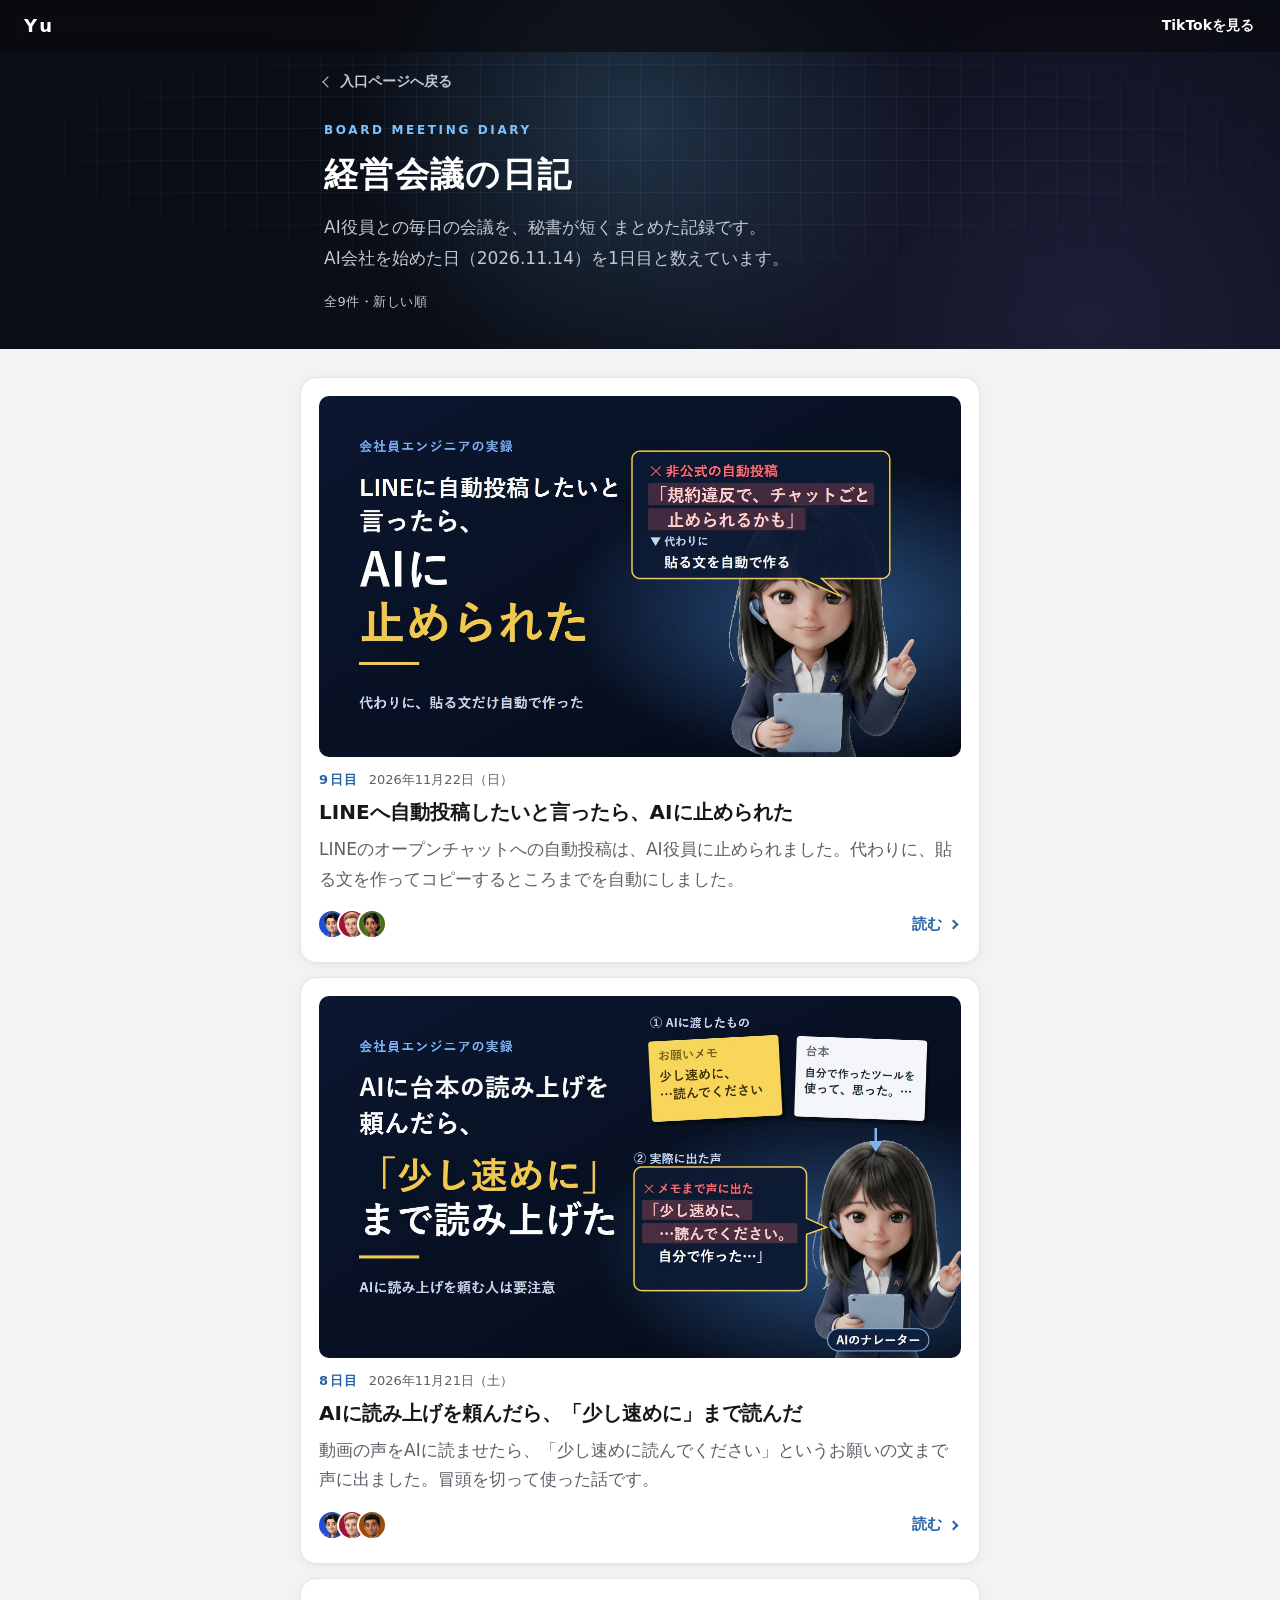
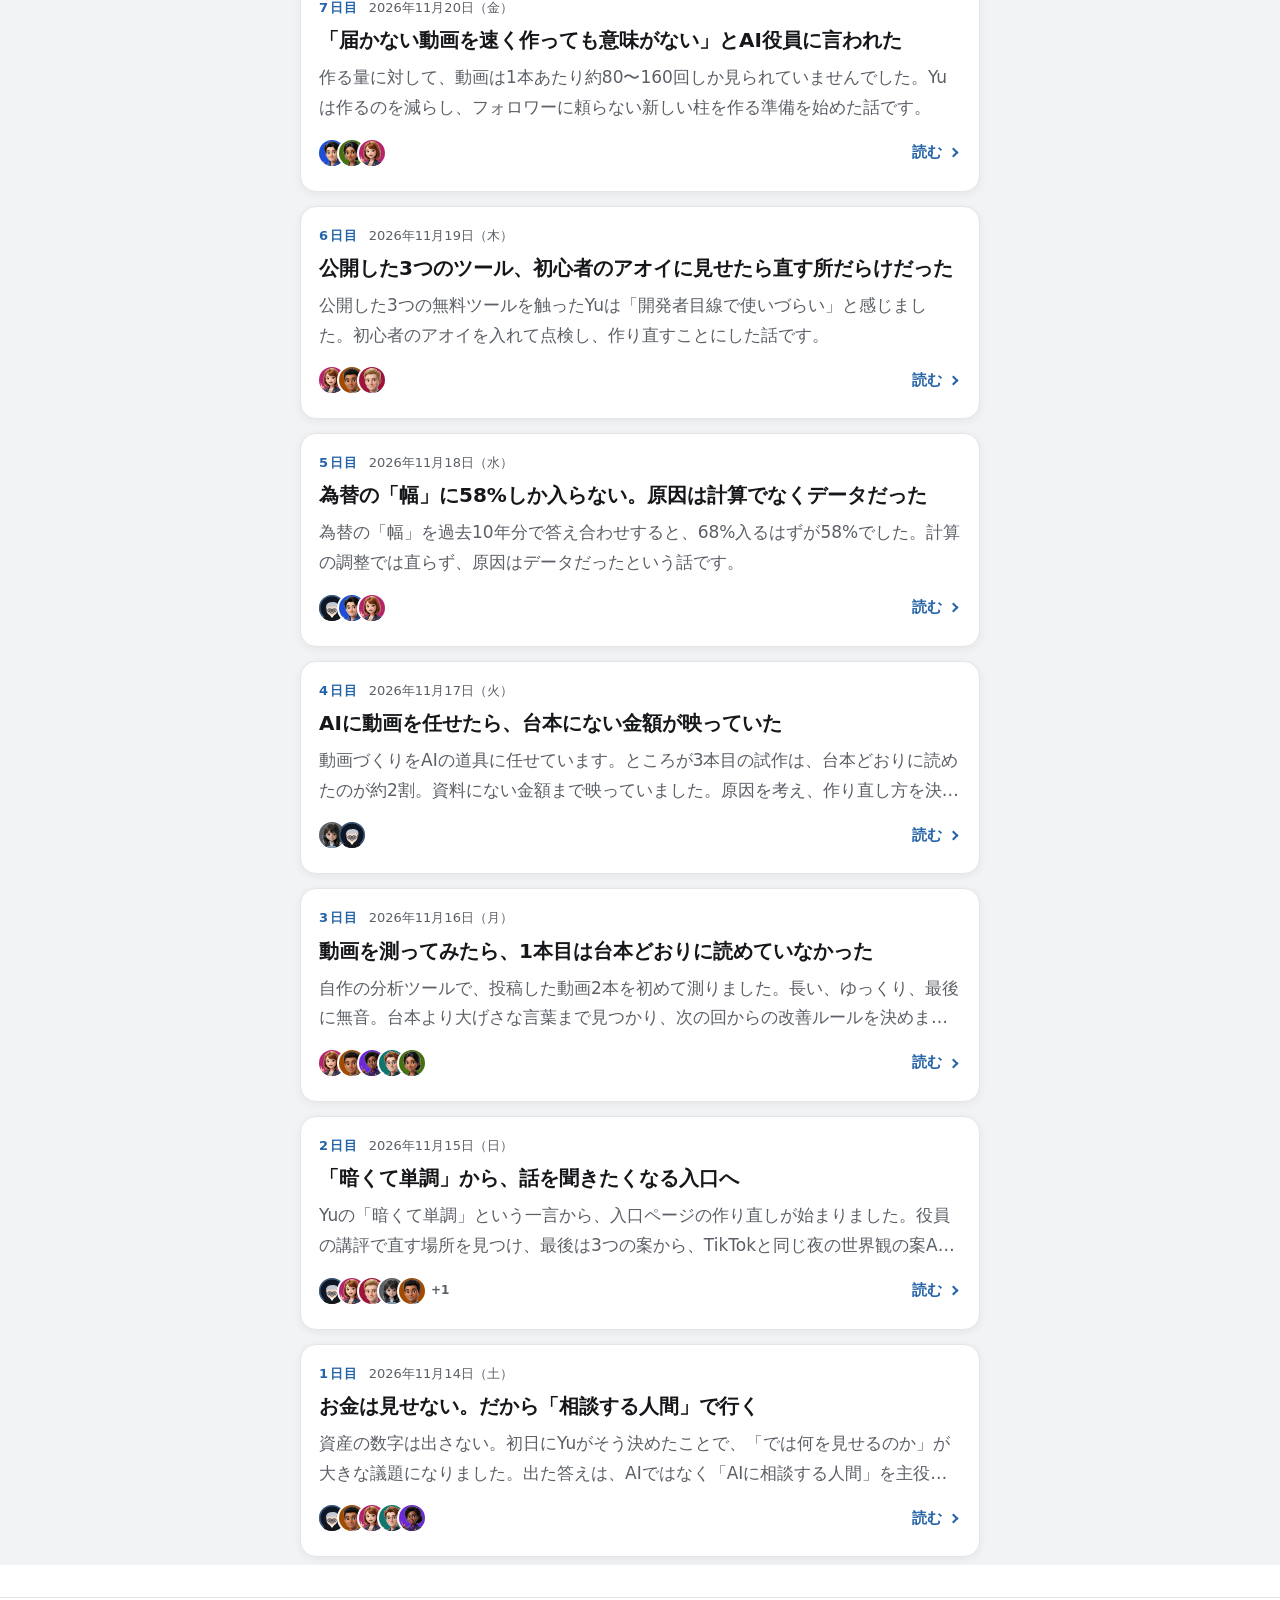
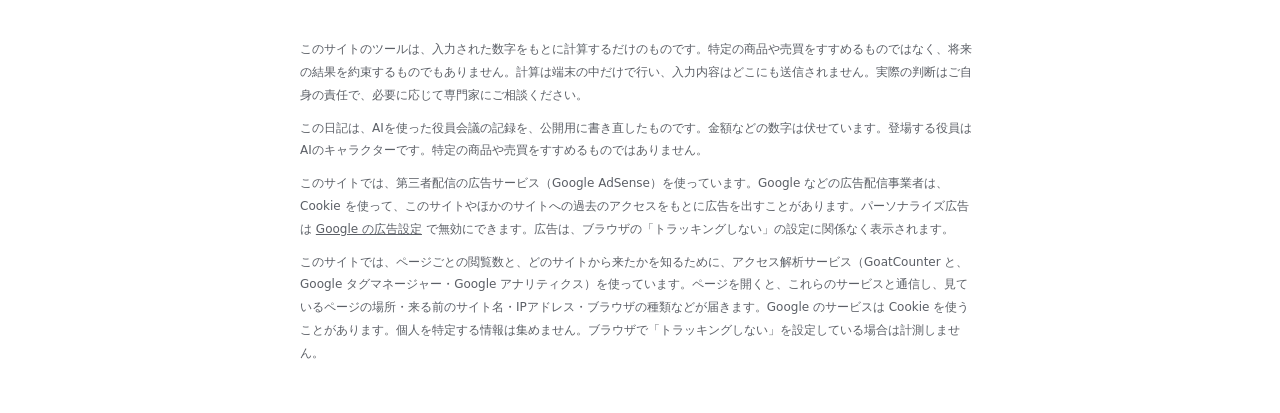
==== commit a598880b: "日記 v5：本文約2,500字・図3枚（意見と決定のあいだ）・読む目安と道しるべ・今日の一言60字 Co-Authored-By: Claude Sonnet 5.5 <noreply@anthrop" ====
--- a/diary/index.html
+++ b/diary/index.html
@@ -12,7 +12,7 @@
 -->
 <!-- CSP（このページが読み込んでよい場所の制限）。外部は Google タグマネージャー（script・通信・画像）のほかは画像だけ・決まったホストだけ（アクセス解析の送り先だけ）。
      計測の送り先（js/site_config.js の ANALYTICS_HOST）を変えたら、img-src の https://（そのホスト名）も同じに直す。tests/external_hosts.test.js が一致を確かめる -->
-<meta http-equiv="Content-Security-Policy" content="default-src 'self'; script-src 'self' https://www.googletagmanager.com https://pagead2.googlesyndication.com https://*.googlesyndication.com https://*.doubleclick.net https://*.googletagservices.com https://adservice.google.com https://*.adtrafficquality.google https://fundingchoicesmessages.google.com; style-src 'self' 'unsafe-inline'; img-src 'self' https://yuceo.goatcounter.com https://www.googletagmanager.com https://*.google-analytics.com https://*.googlesyndication.com https://*.doubleclick.net https://*.google.com https://*.gstatic.com https://*.adtrafficquality.google; connect-src 'self' https://www.googletagmanager.com https://*.google-analytics.com https://*.analytics.google.com https://*.googlesyndication.com https://*.doubleclick.net https://*.google.com https://csi.gstatic.com https://*.adtrafficquality.google; font-src 'none'; frame-src https://*.googlesyndication.com https://*.doubleclick.net https://www.google.com https://*.adtrafficquality.google; object-src 'none'; base-uri 'self'; form-action 'none'">
+<meta http-equiv="Content-Security-Policy" content="default-src 'self'; script-src 'self' https://www.googletagmanager.com https://pagead2.googlesyndication.com https://*.googlesyndication.com https://*.doubleclick.net https://*.googletagservices.com https://adservice.google.com https://*.adtrafficquality.google https://fundingchoicesmessages.google.com; style-src 'self' 'unsafe-inline'; img-src 'self' https://yuceo.goatcounter.com https://www.googletagmanager.com https://*.google-analytics.com https://*.googlesyndication.com https://*.doubleclick.net https://*.google.com https://*.gstatic.com https://*.adtrafficquality.google; connect-src 'self' https://www.googletagmanager.com https://*.google-analytics.com https://*.analytics.google.com https://*.googlesyndication.com https://*.doubleclick.net https://*.google.com https://csi.gstatic.com https://*.adtrafficquality.google; font-src 'none'; frame-src https://*.googlesyndication.com https://*.doubleclick.net https://www.google.com https://*.adtrafficquality.google https://fundingchoicesmessages.google.com; object-src 'none'; base-uri 'self'; form-action 'none'">
 <!-- Google AdSense の所有権の確かめ（公開されてよい値。js/site_config.js の ADSENSE_CLIENT・ads.txt と同じ ID） -->
 <meta name="google-adsense-account" content="ca-pub-4030921387057007">
 <!-- ページの情報を送る範囲：ほかのサイトへ移るときに送るのはサイト名だけ（?date= などを送らない） -->
@@ -82,6 +82,7 @@
 <script src="../js/diary_markup.js" defer></script>
 <script src="../js/diary_format3_counts.js" defer></script>
 <script src="../js/diary_validate_format3_media.js" defer></script>
+<script src="../js/diary_validate_format3_parts.js" defer></script>
 <script src="../js/diary_validate_format3.js" defer></script>
 <script src="../js/diary_format.js" defer></script>
 <script src="../js/diary_pick.js" defer></script>
--- a/css/variables.css
+++ b/css/variables.css
@@ -87,6 +87,7 @@
   --talk-blue:#7fb2ea;             /* 小見出し・名札の枠・「提案」。紺の上で約8:1 */
   --talk-yellow:#f2c94c;           /* 吹き出しの枠・「指摘」。紺の上で約11:1（赤は入口画像で「まちがい」に使うので避けた） */
   --talk-blue-soft:rgba(127,178,234,.12); /* 「提案」ラベルの中の薄い青 */
+  --talk-bubble-hover:#ffffff;     /* 吹き出しに指を乗せたときの枠の色（黄から白に変えて「押せる」と分かるように） */
   --talk-yellow-soft:rgba(242,201,76,.12); /* 「指摘」ラベルの中の薄い黄 */
   --talk-face-ring:rgba(127,178,234,.5);  /* 大きな顔のまわりの輪 */
   --talk-board-line:rgba(127,178,234,.16);/* 役員の顔の列の上の線 */
@@ -100,6 +101,7 @@
   --fs-talk-to:14px;
   --fs-hero-days:14px;            /* 「今日で、AI会社を始めて N 日目」 */
   --t-rise:.35s;                  /* 下から浮かぶ時間 */
+  --t-hover:.15s;                 /* 押せる所に指を乗せたときの変化の時間（短く・すぐ反応して見えるように） */
 
   /* ===== 〔第3回〕日記パネル：今日の学び・これまでの会議／無料ツールを1枚に ===== */
   --fs-take-mini:clamp(15px, 4.2vw, 17px); /* カードの「今日の学び」の文 */
@@ -202,6 +204,26 @@
   --fs-diary-take:clamp(17px, 4.7vw, 20px);     /* 今日の学びの1文（決定と同じ大きさ。太さは普通にして太字を見分けられるように） */
   --fs-diary-take-label:12px;                   /* 「今日の学び」の小見出し */
   --diary-take-pad:18px 18px 18px 22px;         /* 枠の内側 */
+  /* 〔v5〕3版目すべて（css/diary_format3.css の .f3 で使う）。見た目の正解は design/portal_diary_v5/design_notes.md（CEO承認 2026-11-22） */
+  --diary-section-gap-long:56px;                /* 節と節のあいだ（旧形式・2版目は 40px のまま）。「ここから次の話」をはっきりさせる */
+  --diary-sec-rule:#e3e5e9;                     /* 節の頭の細い区切り線（カードの枠と同じ色） */
+  --fs-diary-sec-title-long:clamp(19px, 5.2vw, 22px); /* 節の見出し。流し読みでも見出しが目に入る大きさ */
+  --diary-sec-num-bg:#2563a8;                   /* 番号の札の背景（日記の差し色。白い文字で約6:1） */
+  --diary-sec-num-text:#ffffff;
+  --diary-sec-num-h:24px;                       /* 番号の札の高さ（押せない飾り） */
+  --diary-para-gap-long:1.15em;                 /* 段落のあいだ。1段落＝1場面の切れ目を見せる */
+  --diary-result-gap-long:16px;                 /* 結果の項目のあいだ */
+  --diary-line-indent-sm:12px;                  /* 480px以下で、吹き出しの反対側の空き（通常は 28px） */
+  --av-size-line-sm:34px;                       /* 480px以下で、吹き出しの横の顔（通常は 40px） */
+  --diary-bubble-pad-sm:10px 12px;              /* 480px以下で、吹き出しの内側（通常は 10px 14px） */
+  --diary-readtime-text:#c3c8d2;                /* 紺の帯の「読む目安」。紺の上で約10:1 */
+  --diary-sticky-bg:rgba(255,255,255,.94);      /* 付いてくる道しるべの背景 */
+  --diary-sticky-line:#e3e5e9;                  /* 同じく、下の線 */
+  --diary-flow-now-bg:#2563a8;                  /* 今読んでいる節の札 */
+  --diary-flow-now-text:#ffffff;
+  --diary-progress:#2563a8;                     /* 読んだ量の線（高さ2px） */
+  --diary-progress-height:2px;
+  --diary-sticky-offset:56px;                   /* 節へ移ったときに、付いてくる道しるべ（約48px）に見出しが隠れないようにずらす分（固定バー＋道しるべ） */
 
   /* ===== 道具箱（css/toolbox.css で使う） ===== */
   --tb-card-bg:#ffffff;           /* 道具カードの背景 */
--- a/css/diary.css
+++ b/css/diary.css
@@ -32,7 +32,7 @@
   overflow-wrap:anywhere;           /* 長い英数字でも横にはみ出さない */
 }
 
-/* ===== 話者の顔アイコン（丸。背景が話者の色。絵は assets/speakers.svg） ===== */
+/* ===== 話者の顔アイコン（丸。背景が話者の色。立体の絵は assets/faces/・Yu だけ assets/speakers.svg） ===== */
 .avatar{
   position:relative;
   display:inline-block;
@@ -44,6 +44,7 @@
   background:var(--sp, var(--sp-secretary));
 }
 .avatar svg{display:block;width:100%;height:100%}
+.avatar img{display:block;width:100%;height:100%;object-fit:cover}
 /* Yu（人間）の顔の背景は夜の紺。細い枠でほかの役員と見分ける */
 .avatar.sp-yu{background:var(--diary-yu-bg);box-shadow:inset 0 0 0 1.5px var(--hero-frame-border)}
 .avatar-large{width:var(--av-size-lg);height:var(--av-size-lg)}
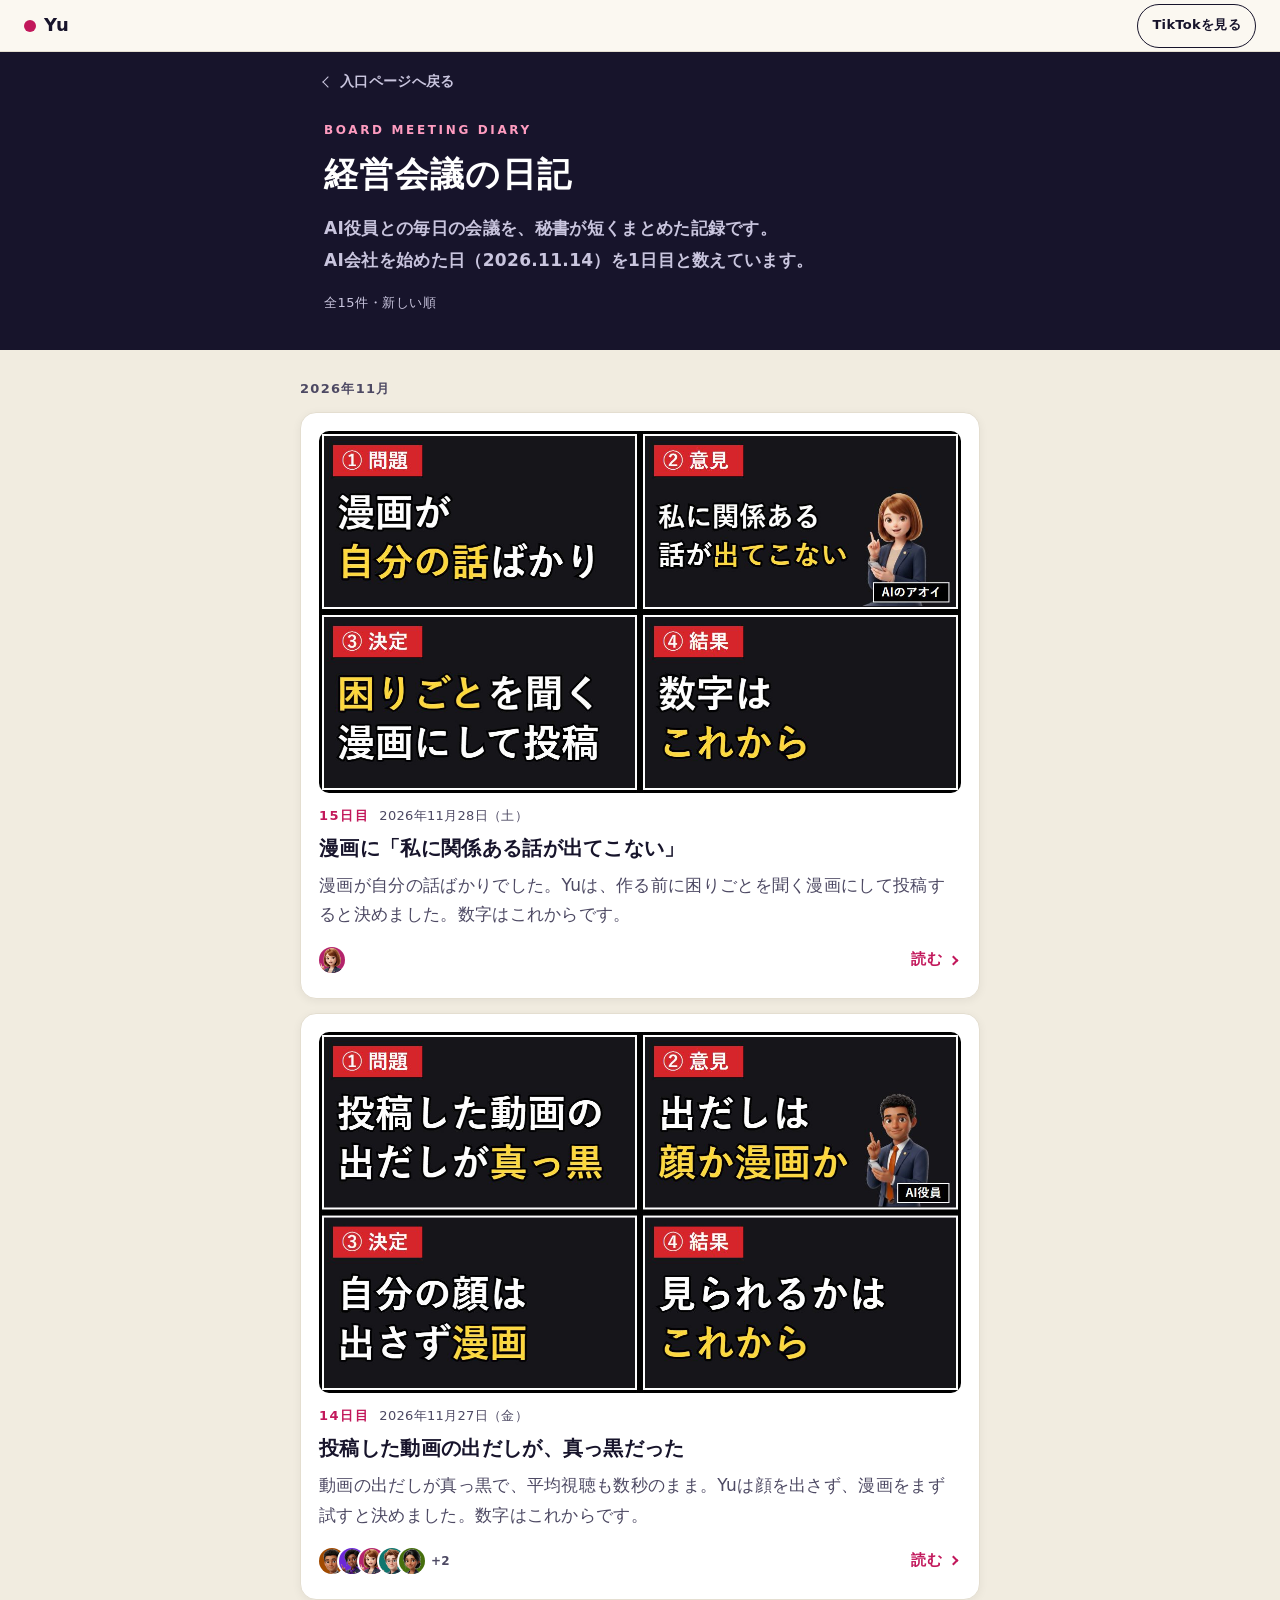
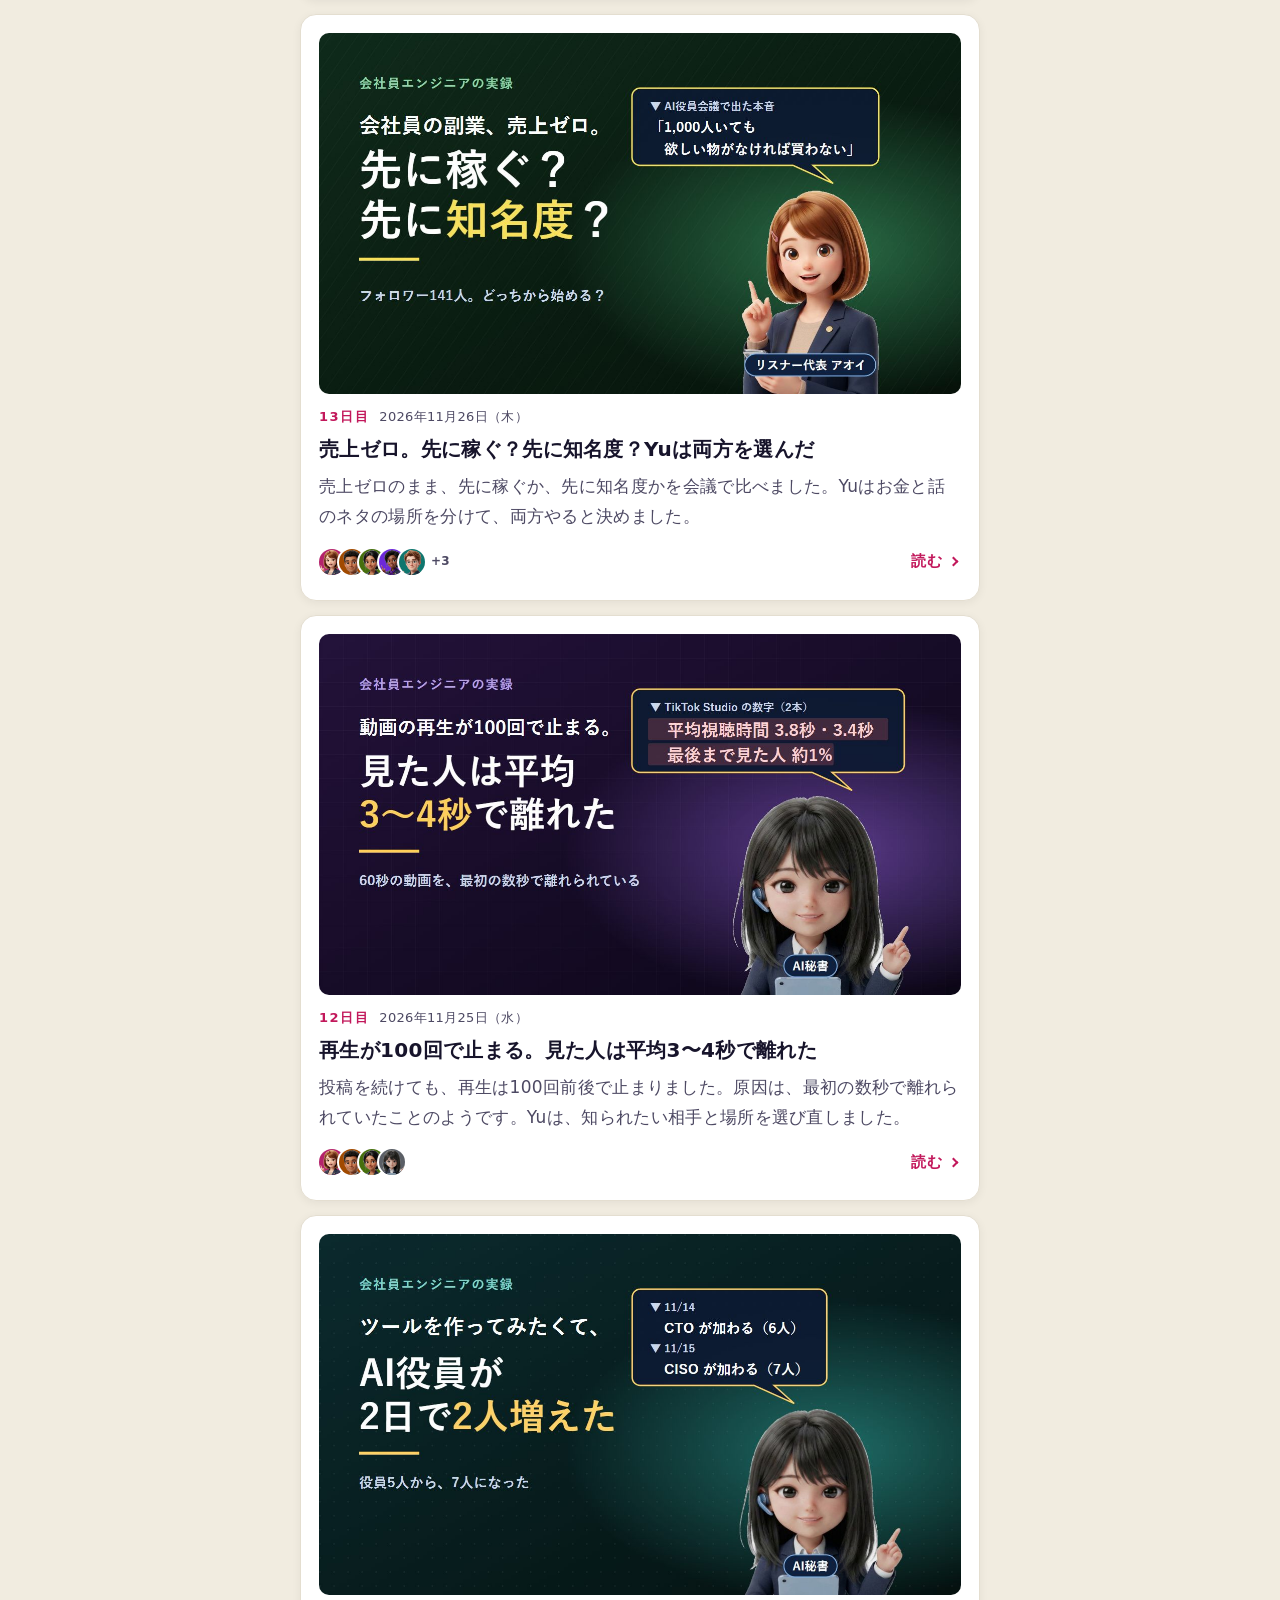
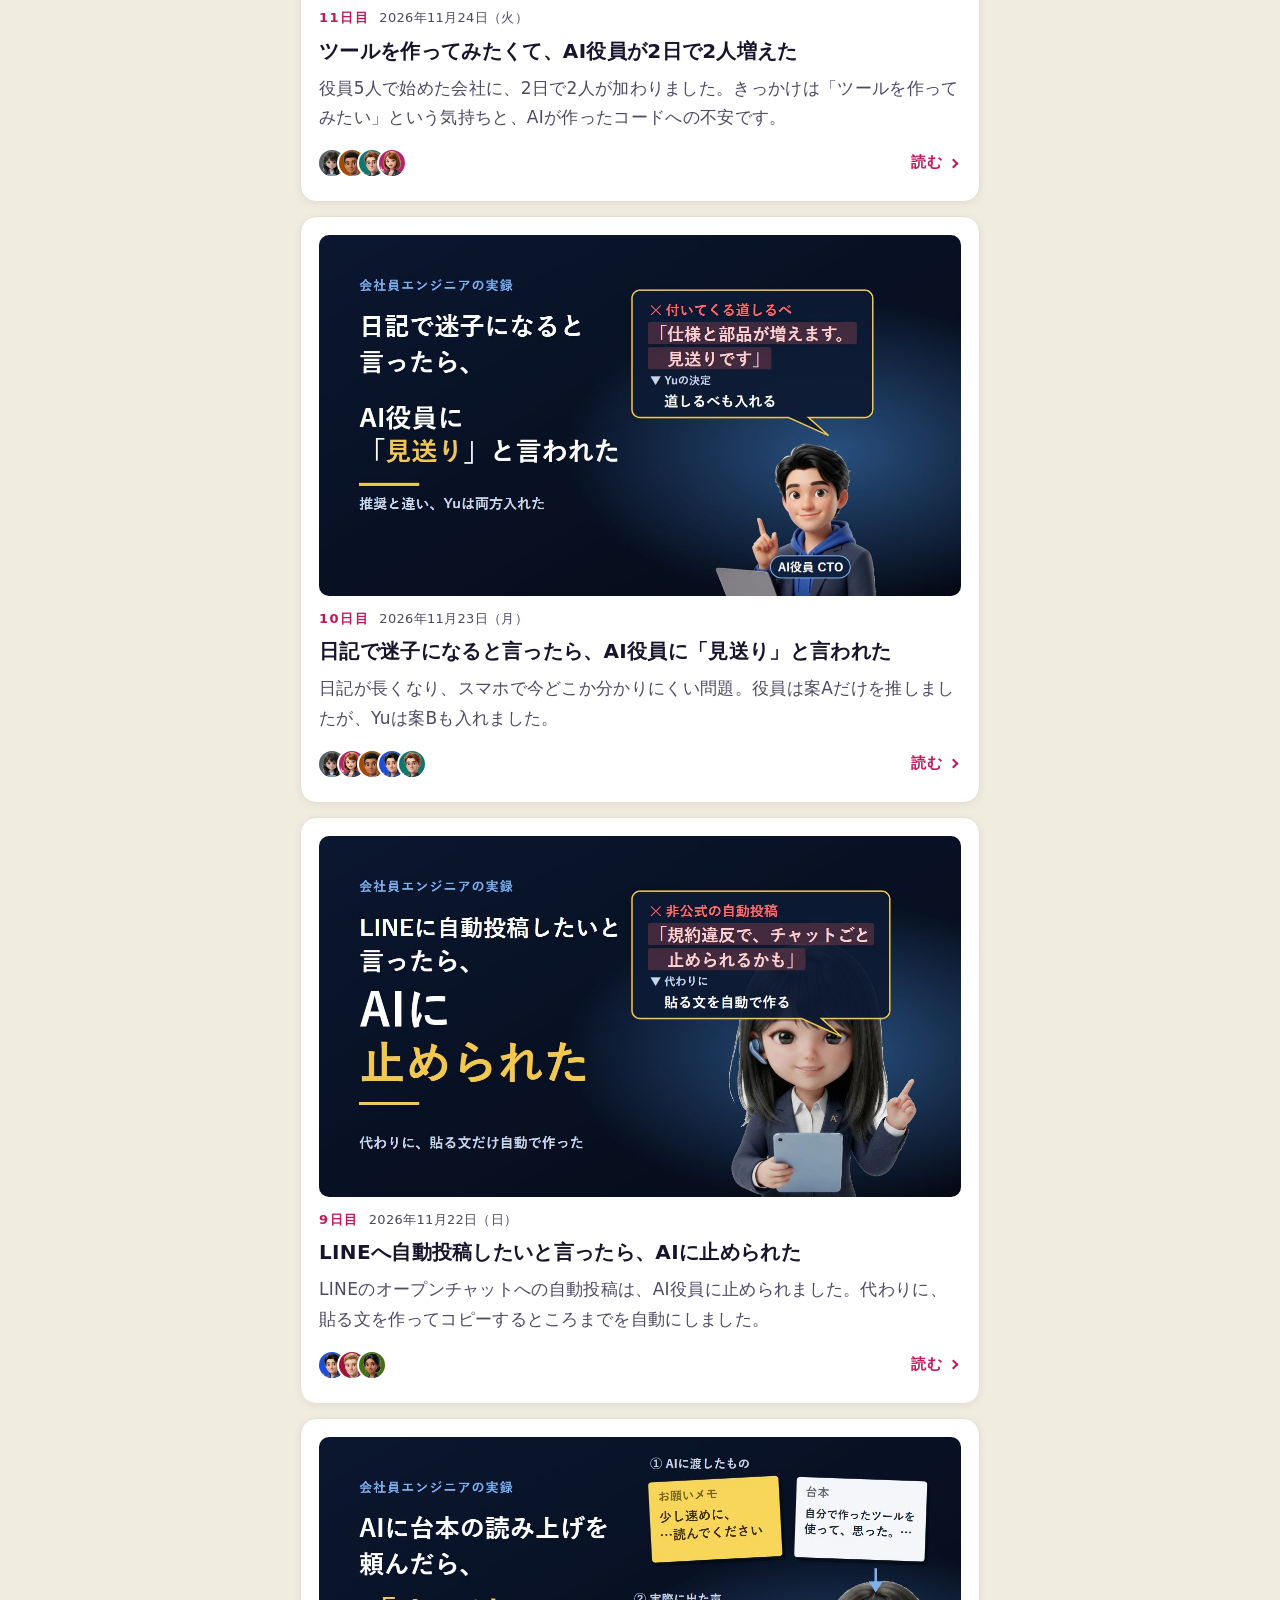
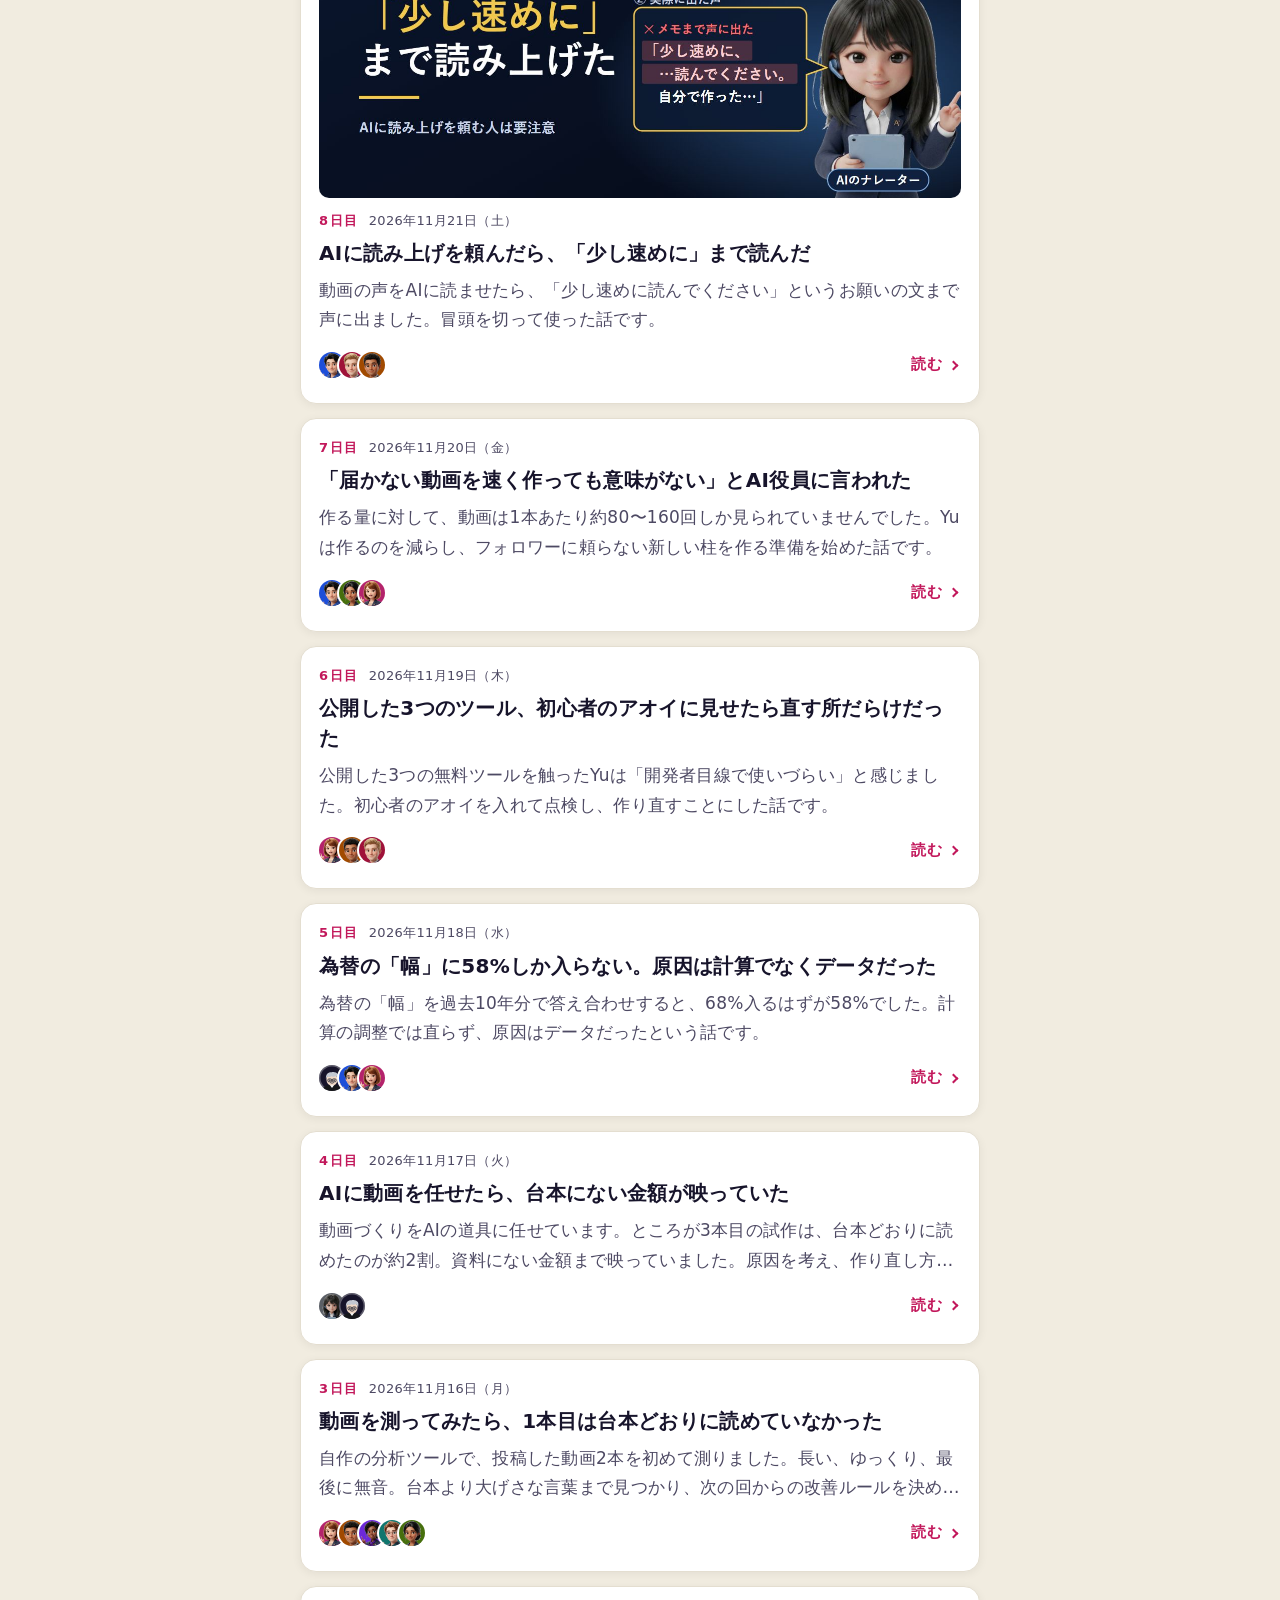
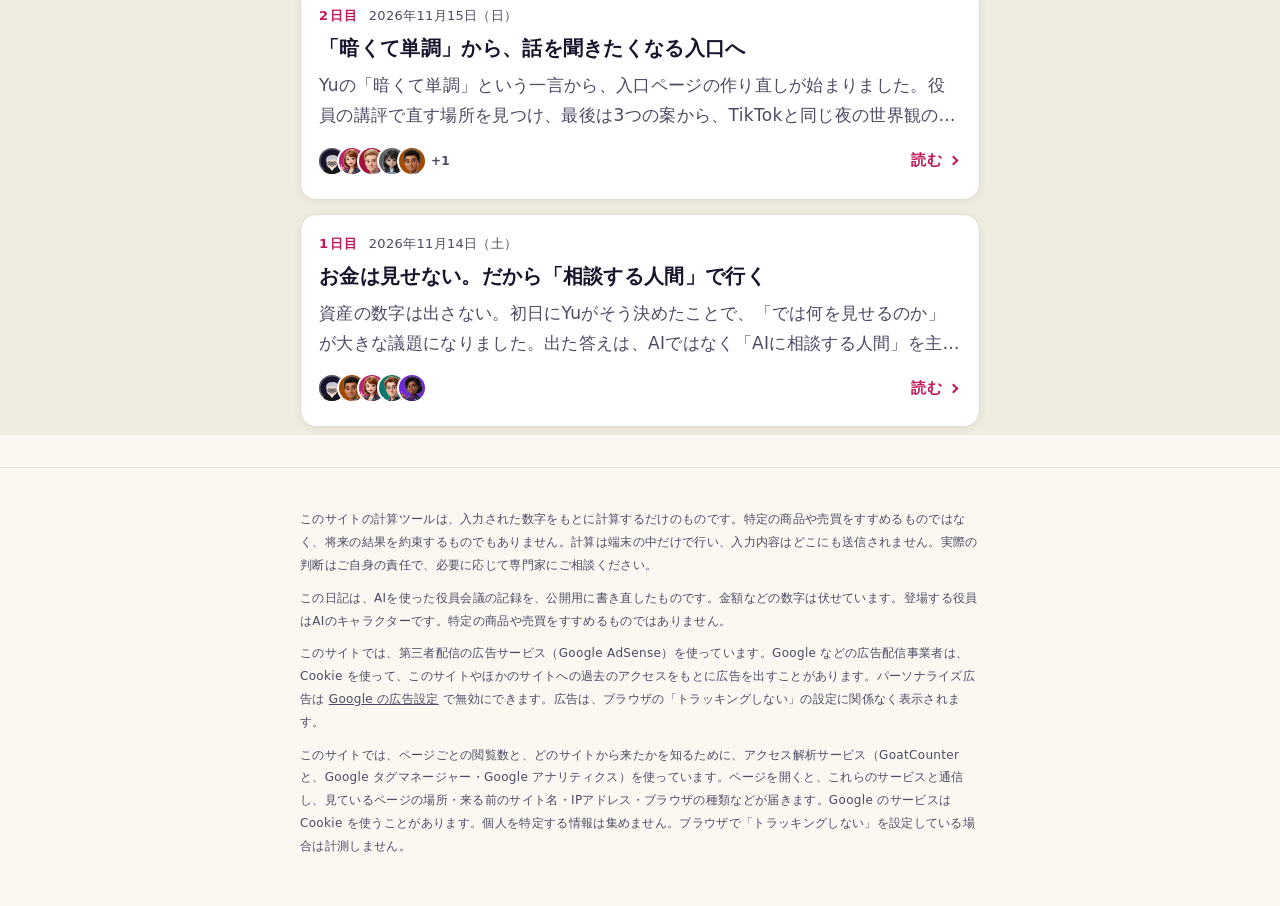
==== commit 5c532f6e: "入口ページを全面刷新：その場で塗れる絵・役員の発言・日記と配色をそろえる Co-Authored-By: Claude Sonnet 5.5 <noreply@anthropic.com>" ====
--- a/diary/index.html
+++ b/diary/index.html
@@ -64,7 +64,7 @@
 
 <!-- 注意書き（ツールの注意書き＋日記の注意書き＋アクセス解析の説明）。文言を変えるときは、ここと diary/entry.html の両方を直す -->
 <footer class="note d-page-note">
-  <p>このサイトのツールは、入力された数字をもとに計算するだけのものです。特定の商品や売買をすすめるものではなく、将来の結果を約束するものでもありません。計算は端末の中だけで行い、入力内容はどこにも送信されません。実際の判断はご自身の責任で、必要に応じて専門家にご相談ください。</p>
+  <p>このサイトの計算ツールは、入力された数字をもとに計算するだけのものです。特定の商品や売買をすすめるものではなく、将来の結果を約束するものでもありません。計算は端末の中だけで行い、入力内容はどこにも送信されません。実際の判断はご自身の責任で、必要に応じて専門家にご相談ください。</p>
   <p>この日記は、AIを使った役員会議の記録を、公開用に書き直したものです。金額などの数字は伏せています。登場する役員はAIのキャラクターです。特定の商品や売買をすすめるものではありません。</p>
   <p>このサイトでは、第三者配信の広告サービス（Google AdSense）を使っています。Google などの広告配信事業者は、Cookie を使って、このサイトやほかのサイトへの過去のアクセスをもとに広告を出すことがあります。パーソナライズ広告は <a href="https://www.google.com/settings/ads" target="_blank" rel="noopener">Google の広告設定</a> で無効にできます。広告は、ブラウザの「トラッキングしない」の設定に関係なく表示されます。</p>
   <p>このサイトでは、ページごとの閲覧数と、どのサイトから来たかを知るために、アクセス解析サービス（GoatCounter と、Google タグマネージャー・Google アナリティクス）を使っています。ページを開くと、これらのサービスと通信し、見ているページの場所・来る前のサイト名・IPアドレス・ブラウザの種類などが届きます。Google のサービスは Cookie を使うことがあります。個人を特定する情報は集めません。ブラウザで「トラッキングしない」を設定している場合は計測しません。</p>
--- a/css/variables.css
+++ b/css/variables.css
@@ -1,50 +1,51 @@
 /*
- * variables.css：入口ページのデザインの変数（色・文字の大きさ・余白・ボタン・肖像・スクリーンショットの値）
- * index.html から最初に読み込まれ、style.css・hero.css が var(...) で使う。値はデザインの確定版に合わせている。
+ * variables.css：日記・お問い合わせのページのデザインの変数（色・文字の大きさ・余白・ボタン・肖像・スクリーンショットの値）
+ * diary/ と contact.html から最初に読み込まれる。配色は入口ページ（css/home_base.css）と同じ画用紙と墨（入口ページはこのファイルを読み込まない）。
  * 色・大きさを変えるときは、このファイルだけを直す（ほかのCSSには色や文字の大きさを直接書かない）。
  */
 
 /* ===== ① デザインの変数（色・大きさを変えるときはここだけ直す） ===== */
 :root{
   /* 色：明るいパネル */
+  --color-paper:#fbf8f1;          /* ページの地（画用紙） */
   --color-white:#ffffff;          /* パネルの背景（白） */
-  --color-gray:#f2f3f5;           /* パネルの背景（薄いグレー）。白と交互に使う */
-  --color-text:#16171a;           /* 明るいパネルの文字（ほぼ黒） */
-  --color-text-sub:#5b5f66;       /* 説明文・注意書き（白・グレーの上でもコントラスト4.5:1以上） */
-  --color-line:#d9dbe0;           /* 白ボタン・状態ラベルの枠 */
+  --color-gray:#f1ece0;           /* 薄い面（画用紙より少し濃い色） */
+  --color-text:#17142b;           /* 明るいパネルの文字（ほぼ黒） */
+  --color-text-sub:#4d4963;       /* 説明文・注意書き（白・グレーの上でもコントラスト4.5:1以上） */
+  --color-line:#e4ded0;           /* 区切り線・枠 */
   /* 色：固定バー */
-  --bar-bg:rgba(10,11,14,.62);    /* 半透明の黒。後ろのパネルが少し透ける */
-  --bar-text:#ffffff;
+  --bar-bg:#fbf8f1;    /* 画用紙色のバー（入口ページと同じ） */
+  --bar-text:#17142b;
   /* 色：ヒーロー（夜の紺の面） */
-  --hero-bg-dark:#0a0e17;         /* 背景（夜の紺に近い黒） */
+  --hero-bg-dark:#17142b;         /* 見出しの帯の墨色 */
   --hero-text:#ffffff;            /* 文字 */
-  --hero-text-sub:#c3c8d2;        /* 説明文（背景に対して約11:1） */
-  --hero-accent:#7cc4ff;          /* 差し色（小見出し・細い線・再生の三角）。背景に対して約10:1 */
-  --hero-grid:rgba(150,185,255,.08);    /* 背景のグリッド線 */
-  --hero-glow:rgba(124,196,255,.20);    /* ほのかな光（青） */
-  --hero-glow-2:rgba(150,130,255,.14);  /* ほのかな光（紫） */
+  --hero-text-sub:#c9c5de;        /* 説明文（帯に対して約10.7:1） */
+  --hero-accent:#ff9cc0;          /* 差し色（帯の上。約9.2:1） */
+  --hero-grid:transparent;    /* 背景のグリッドは使わない */
+  --hero-glow:transparent;    /* 光は使わない */
+  --hero-glow-2:transparent;  /* 光は使わない */
   --color-hero-fallback:#1a2234;  /* 肖像の画像が読めないときの、枠の中の色（明るい側） */
   --color-hero-fallback-2:#0d1220;/* 同じく、枠の中の色（暗い側）。2色でななめのグラデーションにする */
-  --hero-frame-border:rgba(124,196,255,.38);  /* 肖像の枠の細い線 */
+  --hero-frame-border:rgba(255,255,255,.30);  /* 墨色の面の細い線 */
   --hero-frame-halo:rgba(124,196,255,.05);    /* 肖像の枠の外側のうっすらした光 */
   --hero-frame-shadow:rgba(0,0,0,.55);        /* 肖像の下の影 */
   --hero-pill-border:rgba(255,255,255,.38);   /* 丸い「TikTokを見る」の枠 */
   --hero-pill-bg:rgba(255,255,255,.04);       /* 丸い「TikTokを見る」の背景（ほぼ透明） */
   --hero-pill-bg-hover:rgba(255,255,255,.12); /* 同じく、マウスを乗せたとき */
   /* 色：ボタン */
-  --color-btn-main:#16171a;       /* 主ボタン（黒塗り） */
+  --color-btn-main:#17142b;       /* 主ボタン（墨の塗り） */
   --color-btn-main-text:#ffffff;
   --color-btn-sub:#ffffff;        /* 2つ目のボタン（白） */
-  --color-btn-sub-text:#16171a;
+  --color-btn-sub-text:#17142b;
   --hero-btn-main:#ffffff;        /* ヒーローの主ボタン（暗い背景の上なので白塗り） */
-  --hero-btn-main-text:#16171a;
+  --hero-btn-main-text:#17142b;
   --hero-btn-sub-bg:rgba(255,255,255,.04);     /* ヒーローの副ボタンの背景（ほぼ透明） */
   --hero-btn-sub-text:#ffffff;
   --hero-btn-sub-border:rgba(255,255,255,.7);  /* ヒーローの副ボタンの白い枠 */
-  --color-line-green:#00843d;     /* LINEパネルの緑（濃いめ）。白文字で約4.8:1。LINEパネルの中だけで使う */
+  --color-line-green:#00743a;     /* LINEのボタンの緑。白文字で約5.9:1 */
   --color-line-green-text:#ffffff;
   --color-published:#127a3e;      /* 状態「公開中」の点と文字 */
-  --color-focus:#3b82f6;          /* キーボード操作のときの枠の色 */
+  --color-focus:#2f6fed;          /* キーボード操作のときの枠の色 */
   /* 影 */
   --shot-shadow:0 6px 20px rgba(16,18,24,.12), 0 1px 3px rgba(16,18,24,.08); /* スクリーンショットの薄い影 */
   /* 文字の大きさ（スマホ基準。PC幅では clamp（最小・画面幅に比例・最大の3つで決める書き方）で大きくなる） */
@@ -74,7 +75,7 @@
   --hero-grid-size:32px;          /* 背景のグリッドの間隔（デザインの値） */
   /* ボタン */
   --btn-height:52px;              /* 指で押しやすいよう44px以上 */
-  --btn-radius:12px;
+  --btn-radius:999px;
   --btn-max:300px;                /* PC幅で横に2つ並べるときの1つの幅 */
   --pill-height:44px;             /* ヒーロー中央の丸い「TikTokを見る」。指で押せる最小の44px */
   /* ヒーローの「役員が Yu に提案・指摘する場面」（css/hero_advice.css）。色は日記の入口画像（design/portal_diary/make_hero.py）と同じ */
@@ -122,14 +123,14 @@
 
   /* ===== 日記（一覧・1件のページ・入口の「最新の日記」パネル） ===== */
   /* 色 */
-  --diary-accent:#2563a8;         /* 明るい面の差し色（N日目・読む・節の番号・Yuの名前）。白で約6:1 */
+  --diary-accent:#c2185b;         /* 明るい面の差し色（白で約5.9:1・画用紙で約5.5:1） */
   --diary-card-bg:#ffffff;        /* カードの背景 */
-  --diary-card-border:#e3e5e9;    /* カードの細い枠 */
+  --diary-card-border:#e4ded0;    /* カードの細い枠 */
   --diary-card-shadow:0 2px 10px rgba(16,18,24,.06); /* カードの薄い影 */
-  --diary-yu-bg:#0f1626;          /* Yu（人間）の吹き出し・顔の背景＝ヒーローと同じ夜の紺 */
+  --diary-yu-bg:#17142b;          /* Yu（人間）の吹き出し・顔の背景＝ヒーローと同じ夜の紺 */
   --diary-yu-text:#ffffff;
   --diary-glass:rgba(255,255,255,.06);        /* 紺の帯の中の箱（今日の一言・今日の決定） */
-  --diary-glass-border:rgba(124,196,255,.30); /* 同じく、細い枠 */
+  --diary-glass-border:rgba(255,156,192,.35); /* 同じく、細い枠 */
   --av-ring:#ffffff;              /* 小さな顔を重ねるときの白いふち */
   /* 話者の色（名前の文字・顔の丸の背景）。白・グレーの上でどれもコントラスト4.5:1以上 */
   --sp-secretary:#5b5f66;         /* 秘書 */
@@ -140,7 +141,7 @@
   --sp-cfo:#466f0d;               /* CFO（LINEの緑と見分けるため黄みのオリーブ） */
   --sp-cto:#1d4ed8;               /* CTO */
   --sp-ciso:#9f1239;              /* CISO */
-  --sp-yu:#7cc4ff;                /* Yu（紺の面の上で使うとき） */
+  --sp-yu:#ff9cc0;                /* Yu（紺の面の上で使うとき） */
   /* 文字の大きさ */
   --fs-diary-day:clamp(40px, 12vw, 72px);         /* 1件のページの帯の「N」（細字） */
   --fs-diary-day-label:clamp(14px, 4vw, 18px);    /* 帯の「AI会社を始めて」「日目」 */
@@ -173,26 +174,26 @@
   --fs-diary-story:clamp(15px, 4.2vw, 17px);    /* 01 何が問題だったか の段落 */
   --diary-story-leading:1.95;                   /* 段落の行間（読み物なので本文より少し広く） */
   --diary-para-gap:14px;                        /* 段落と段落のあいだ */
-  --diary-story-rule:#d9dbe0;                   /* 段落の左の細い線（前提の説明の目印） */
-  --diary-decision-bg:#0f1626;                  /* 03 Yuの決定の箱（Yuの吹き出しと同じ夜の紺） */
+  --diary-story-rule:#e4ded0;                   /* 段落の左の細い線（前提の説明の目印） */
+  --diary-decision-bg:#17142b;                  /* 03 Yuの決定の箱（Yuの吹き出しと同じ夜の紺） */
   --diary-decision-text:#ffffff;
-  --diary-decision-label:#7cc4ff;               /* 箱の中の「DECISION」 */
+  --diary-decision-label:#ff9cc0;               /* 箱の中の「DECISION」 */
   --fs-diary-decision:clamp(17px, 4.7vw, 20px); /* 決定の文（本文より一段大きく・太く） */
   --diary-decision-pad:18px;                    /* 決定の箱の内側 */
   --diary-flow-height:32px;                     /* 道しるべの札（押せない飾りなので44pxは不要） */
-  --diary-flow-bg:#f2f3f5;
-  --diary-flow-text:#5b5f66;
+  --diary-flow-bg:#f1ece0;
+  --diary-flow-text:#4d4963;
   --fs-diary-flow:12px;
   --diary-fig-max:420px;                        /* 図の最大幅（PC）。スマホは本文の幅いっぱい */
   --diary-fig-bg:#ffffff;                       /* 図の白いふち */
-  --diary-fig-border:#e3e5e9;                   /* 図の細い枠 */
+  --diary-fig-border:#e4ded0;                   /* 図の細い枠 */
   --diary-fig-pad:10px;                         /* 図のふちの幅 */
   --diary-fig-radius:16px;                      /* 図の角の丸み */
   --fs-diary-caption:13px;                      /* 図の下の説明（caption） */
-  --diary-result-mark:#2563a8;                  /* 04 結果と学びの印（旧形式の「失敗・学び」のオレンジと分ける） */
+  --diary-result-mark:#c2185b;                  /* 04 結果と学びの印（旧形式の「失敗・学び」のオレンジと分ける） */
   /* 〔v4〕3版目：太字・ハイライト・今日の学び（css/diary_entry.css の .f3 と .d-take で使う） */
   --diary-strong-weight:700;                    /* 本文（400）の中の太字 */
-  --diary-strong-on-dark:#7cc4ff;               /* もとが太い文（紺の箱の決定・帯の決定・今日の一言）の中の太字の色。紺の上で約9:1 */
+  --diary-strong-on-dark:#ff9cc0;               /* もとが太い文（紺の箱の決定・帯の決定・今日の一言）の中の太字の色。紺の上で約9:1 */
   --diary-mark-bg:#ffdf6b;                      /* ハイライト（黄色のマーカー）。文字 #16171a との差 約13:1。白・グレー・紺のどこでも同じ */
   --diary-mark-text:#16171a;
   --diary-mark-pad:0 .18em;                     /* マーカーの左右のすき間 */
@@ -206,9 +207,9 @@
   --diary-take-pad:18px 18px 18px 22px;         /* 枠の内側 */
   /* 〔v5〕3版目すべて（css/diary_format3.css の .f3 で使う）。見た目の正解は design/portal_diary_v5/design_notes.md（CEO承認 2026-11-22） */
   --diary-section-gap-long:56px;                /* 節と節のあいだ（旧形式・2版目は 40px のまま）。「ここから次の話」をはっきりさせる */
-  --diary-sec-rule:#e3e5e9;                     /* 節の頭の細い区切り線（カードの枠と同じ色） */
+  --diary-sec-rule:#e4ded0;                     /* 節の頭の細い区切り線（カードの枠と同じ色） */
   --fs-diary-sec-title-long:clamp(19px, 5.2vw, 22px); /* 節の見出し。流し読みでも見出しが目に入る大きさ */
-  --diary-sec-num-bg:#2563a8;                   /* 番号の札の背景（日記の差し色。白い文字で約6:1） */
+  --diary-sec-num-bg:#c2185b;                   /* 番号の札の背景（日記の差し色。白い文字で約6:1） */
   --diary-sec-num-text:#ffffff;
   --diary-sec-num-h:24px;                       /* 番号の札の高さ（押せない飾り） */
   --diary-para-gap-long:1.15em;                 /* 段落のあいだ。1段落＝1場面の切れ目を見せる */
@@ -216,12 +217,12 @@
   --diary-line-indent-sm:12px;                  /* 480px以下で、吹き出しの反対側の空き（通常は 28px） */
   --av-size-line-sm:34px;                       /* 480px以下で、吹き出しの横の顔（通常は 40px） */
   --diary-bubble-pad-sm:10px 12px;              /* 480px以下で、吹き出しの内側（通常は 10px 14px） */
-  --diary-readtime-text:#c3c8d2;                /* 紺の帯の「読む目安」。紺の上で約10:1 */
-  --diary-sticky-bg:rgba(255,255,255,.94);      /* 付いてくる道しるべの背景 */
-  --diary-sticky-line:#e3e5e9;                  /* 同じく、下の線 */
-  --diary-flow-now-bg:#2563a8;                  /* 今読んでいる節の札 */
+  --diary-readtime-text:#c9c5de;                /* 紺の帯の「読む目安」。紺の上で約10:1 */
+  --diary-sticky-bg:rgba(251,248,241,.95);      /* 付いてくる道しるべの背景 */
+  --diary-sticky-line:#e4ded0;                  /* 同じく、下の線 */
+  --diary-flow-now-bg:#c2185b;                  /* 今読んでいる節の札 */
   --diary-flow-now-text:#ffffff;
-  --diary-progress:#2563a8;                     /* 読んだ量の線（高さ2px） */
+  --diary-progress:#c2185b;                     /* 読んだ量の線（高さ2px） */
   --diary-progress-height:2px;
   --diary-sticky-offset:56px;                   /* 節へ移ったときに、付いてくる道しるべ（約48px）に見出しが隠れないようにずらす分（固定バー＋道しるべ） */
 
--- a/css/style.css
+++ b/css/style.css
@@ -1,6 +1,6 @@
 /*
  * style.css：入口ページの共通の見た目（基本・固定バー・全画面パネル・ボタン・ツール・LINE・注意書き・動き）
- * index.html から読み込まれる。色・大きさの値は variables.css、ヒーローだけの見た目は hero.css。
+ * diary/ と contact.html から読み込まれる（入口ページは css/home_*.css）。色・大きさの値は variables.css、ヒーローだけの見た目は hero.css。
  * 構成：②固定バー ③パネル共通 ⑤ボタン ⑥ツール ⑦LINE ⑧注意書き ⑨動き（①は variables.css、④は hero.css）
  * スマホ幅（360px）を基準にし、640px以上ではボタンを横に並べる。外部のフォント・画像は読み込まない。
  */
@@ -10,7 +10,7 @@
 html{-webkit-text-size-adjust:100%}
 body{
   margin:0;
-  background:var(--color-white);
+  background:var(--color-paper);
   color:var(--color-text);
   font-family:system-ui,-apple-system,"Hiragino Sans","Hiragino Kaku Gothic ProN","Yu Gothic UI","Meiryo",sans-serif;
   line-height:1.7;
@@ -34,13 +34,12 @@
   justify-content:space-between;
   background:var(--bar-bg);
   color:var(--bar-text);
-  -webkit-backdrop-filter:blur(10px);
-  backdrop-filter:blur(10px);       /* 後ろのパネルをぼかして、文字を読みやすくする */
+  border-bottom:1px solid var(--color-line);
 }
 .bar-logo{
-  font-weight:600;
+  font-weight:800;
   font-size:var(--fs-bar-logo);
-  letter-spacing:.2em;
+  gap:8px;
   text-decoration:none;
   min-height:44px;                  /* 指で押せる高さ */
   display:flex;
@@ -56,6 +55,9 @@
   padding:0 2px;
 }
 .bar-link:hover{text-decoration:underline}
+/* 入口ページと同じ：「Yu」の左に差し色の丸、TikTok は丸い枠 */
+.bar-logo::before{content:"";width:12px;height:12px;border-radius:50%;background:var(--diary-accent)}
+.bar-link{padding:0 14px;border:1.5px solid var(--color-text);border-radius:999px;font-size:13px}
 
 /* ===== ③ 全画面パネル（共通） ===== */
 .panel{
@@ -109,7 +111,7 @@
 .btn-pill:focus-visible,
 .bar a:focus-visible{outline:3px solid var(--color-focus);outline-offset:3px}
 .btn-main{background:var(--color-btn-main);color:var(--color-btn-main-text)}
-.btn-sub{background:var(--color-btn-sub);color:var(--color-btn-sub-text);border-color:var(--color-line)}
+.btn-sub{background:var(--color-btn-sub);color:var(--color-btn-sub-text);border-color:var(--color-text)}
 /* ヒーロー用（暗い背景の上で読める配色。緑はLINEパネルだけなので使わない） */
 .btn-hero-main{background:var(--hero-btn-main);color:var(--hero-btn-main-text)}
 .btn-hero-sub{background:var(--hero-btn-sub-bg);color:var(--hero-btn-sub-text);border-color:var(--hero-btn-sub-border)}
--- a/css/hero.css
+++ b/css/hero.css
@@ -78,7 +78,7 @@
   color:var(--hero-text-sub);
 }
 .hero > .actions{margin-top:14px}   /* 場面のすぐ下。名前・場面・主ボタンが最初の画面に収まるようにするため */
-.hero > .hero-pills{margin-bottom:auto} /* 上の余白（.hero-eyebrow の auto）と同じだけ下にも余白をとり、中身を真ん中寄りに置く */
+.hero > .hero-contact{margin-bottom:auto} /* 上の余白（.hero-eyebrow の auto）と同じだけ下にも余白をとり、中身を真ん中寄りに置く */
 
 /* ヒーロー中央の「TikTokを見る」：丸い小さめのボタン（下の2つのボタンより控えめ） */
 .btn-pill{
@@ -122,3 +122,23 @@
 .hero-pills .btn-pill{margin-top:0;padding:0 14px;gap:8px;white-space:nowrap}
 /* 丸いボタンが2つとも隠れているときは、行ごと隠す（場所が空いて見えないようにする） */
 .hero-pills:not(:has(.btn-pill:not([hidden]))){display:none}
+
+/* 「お問い合わせ」：丸ボタンより控えめな、枠線だけの小さなリンク（目立たせすぎない）。押せる高さは44px以上 */
+.hero-contact{display:flex;justify-content:center;margin-top:6px}
+.btn-contact{
+  display:inline-flex;
+  align-items:center;
+  justify-content:center;
+  min-height:var(--pill-height);
+  padding:0 18px;
+  border-radius:999px;
+  font-size:13px;
+  font-weight:600;
+  letter-spacing:.06em;
+  white-space:nowrap;               /* 文字が2行に割れないようにする */
+  text-decoration:none;
+  color:var(--hero-text-sub);
+  border:1px solid var(--hero-pill-border);
+  transition:background .15s;
+}
+.btn-contact:hover{background:var(--hero-pill-bg-hover)}
--- a/css/diary.css
+++ b/css/diary.css
@@ -254,3 +254,12 @@
 /* ===== カードの一番上の入口画像（入口の「最新の日記」・日記一覧）。16:9・幅いっぱい・角丸 ===== */
 .d-card-hero{display:block;width:100%;height:auto;aspect-ratio:16 / 9;margin:0 0 12px;border-radius:calc(var(--diary-card-radius) - 6px)}
 .d-card-hero[hidden]{display:none}
+
+/* ===== 読みやすさ（2026-11-28）：日記は丸ゴシック系の字にする。外部のフォントは読み込まず、端末にある字を使う ===== */
+body{font-family:"Hiragino Maru Gothic ProN","BIZ UDPGothic",system-ui,-apple-system,"Hiragino Sans","Meiryo",sans-serif;letter-spacing:.02em}
+/* 概要は1文を1行のかたまりに */
+.d-lead{white-space:pre-line;font-weight:700;line-height:1.9}
+/* 結果は1項目ずつ白い札にして、文の羅列に見えないようにする */
+.d-results li{padding:12px 14px 12px 30px;border:1px solid var(--color-gray);border-left:4px solid var(--diary-accent);border-radius:10px}
+.d-results li::before{display:none}
+.d-results li{padding-left:14px}
